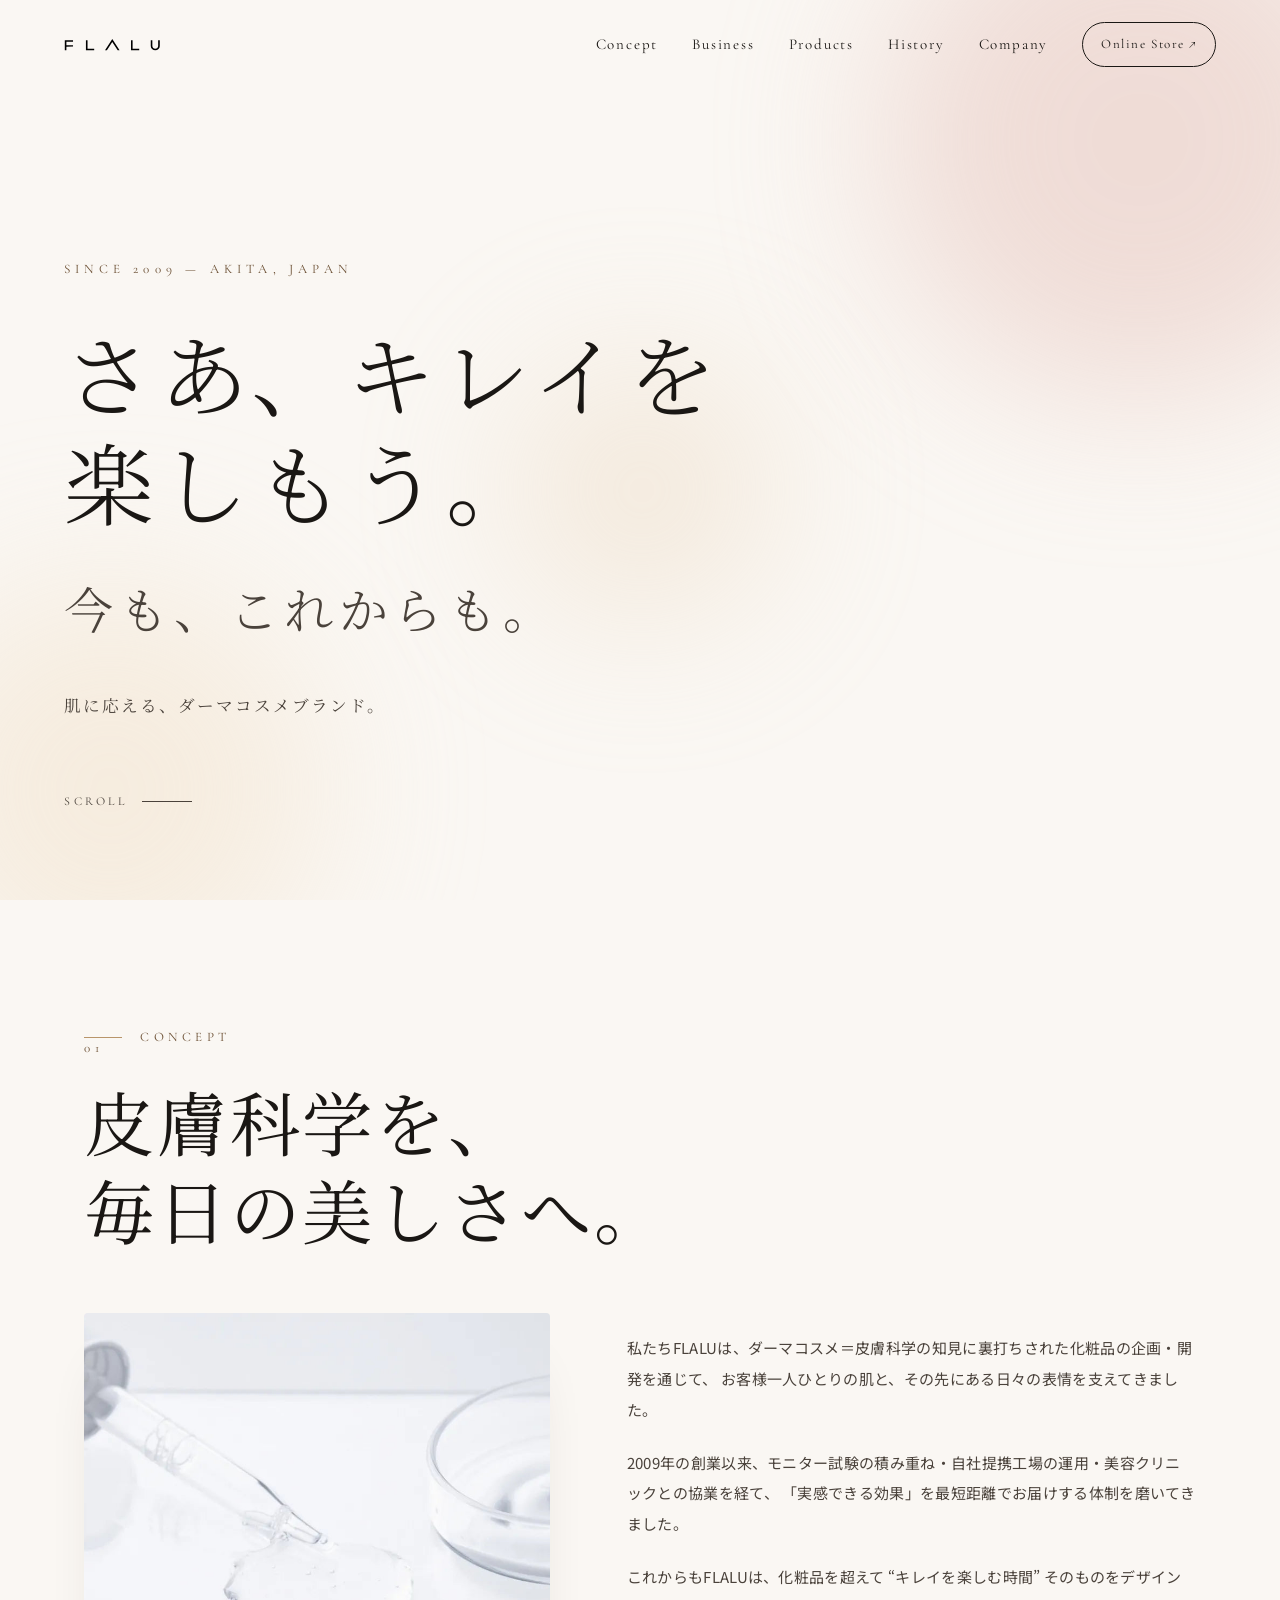
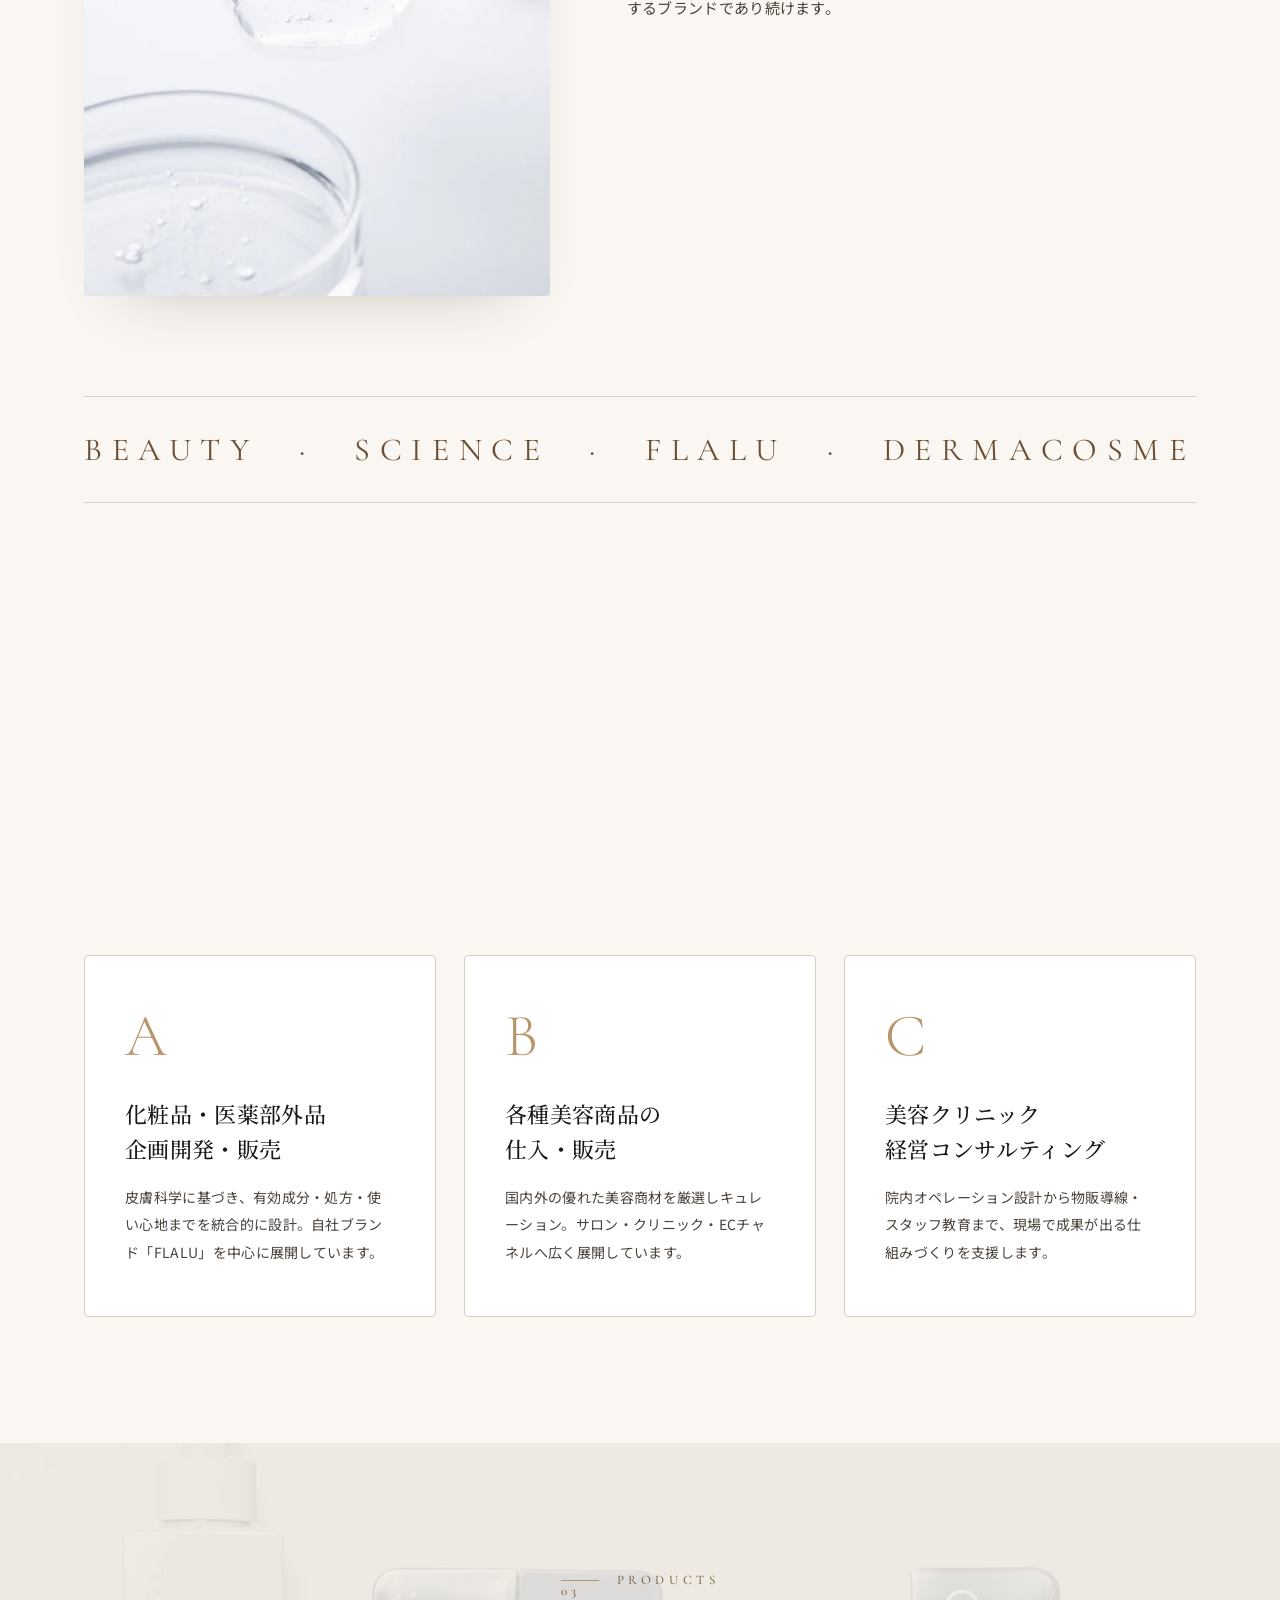
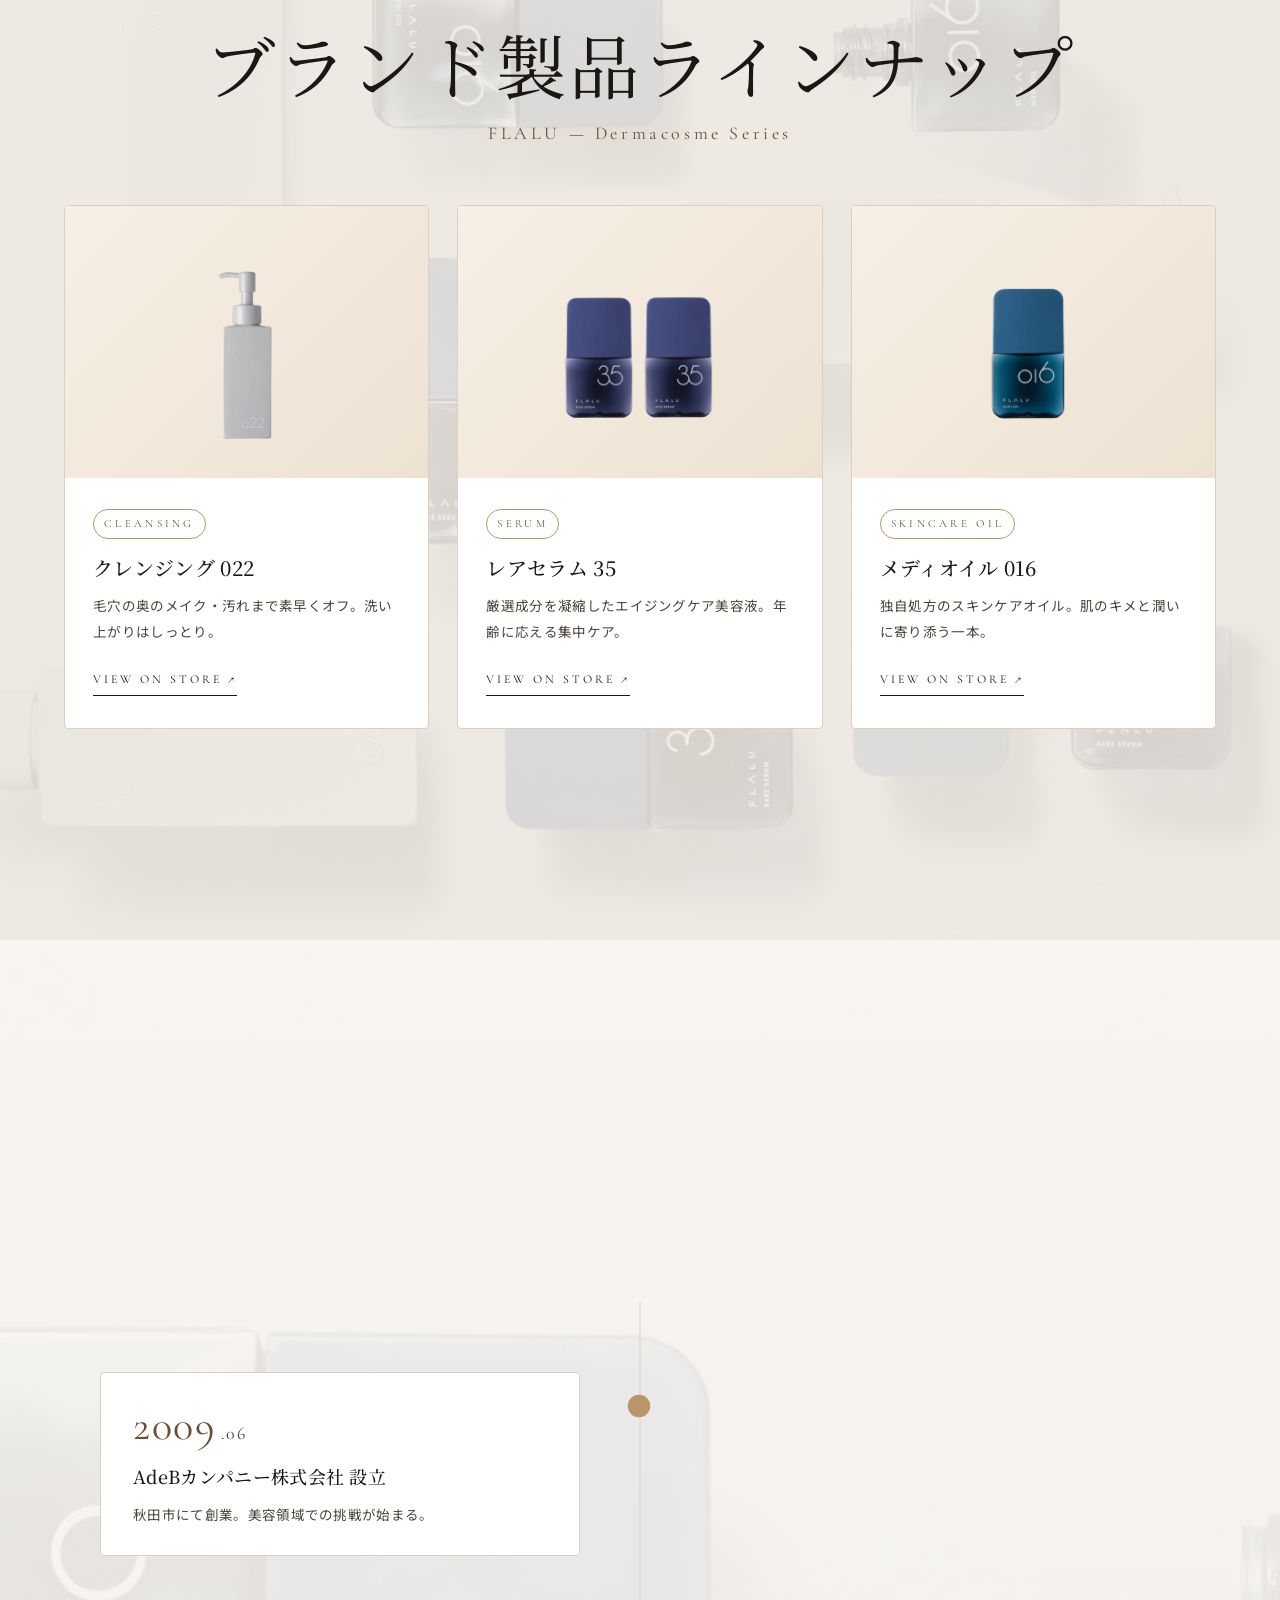
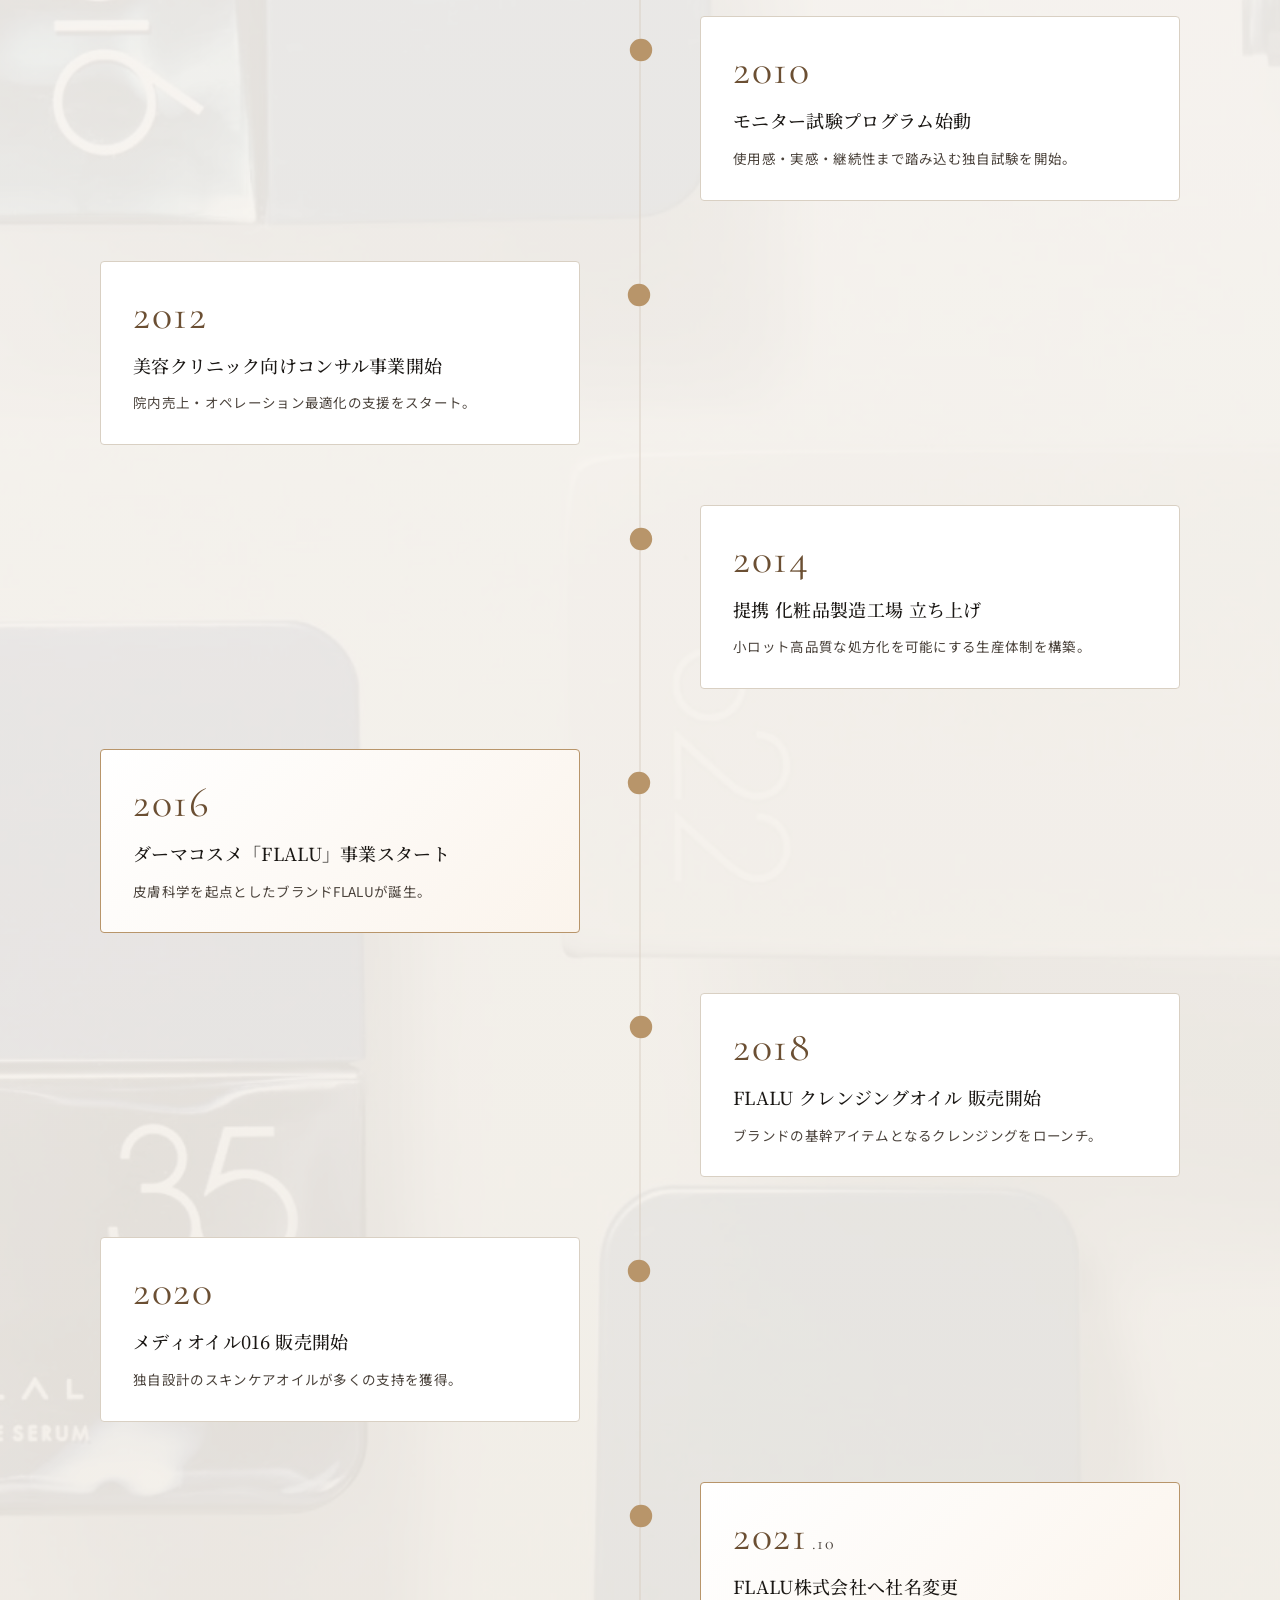
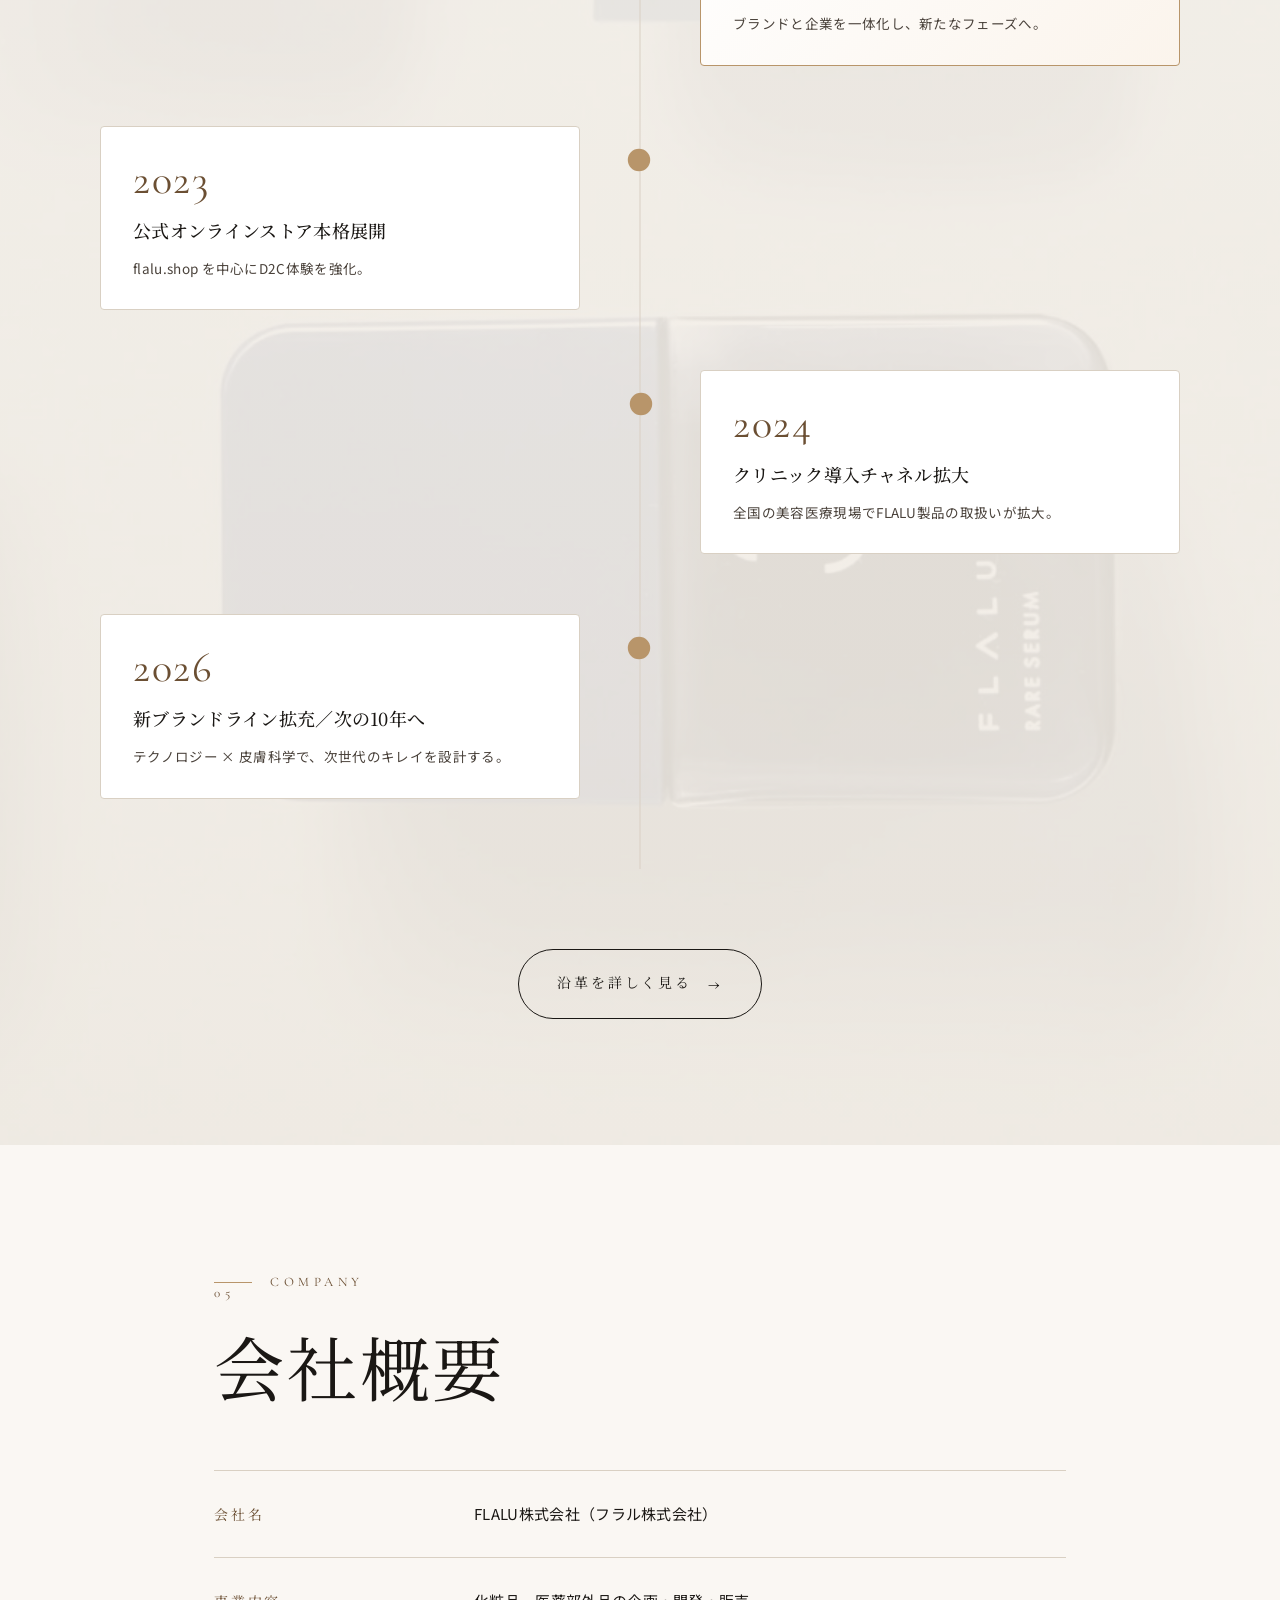
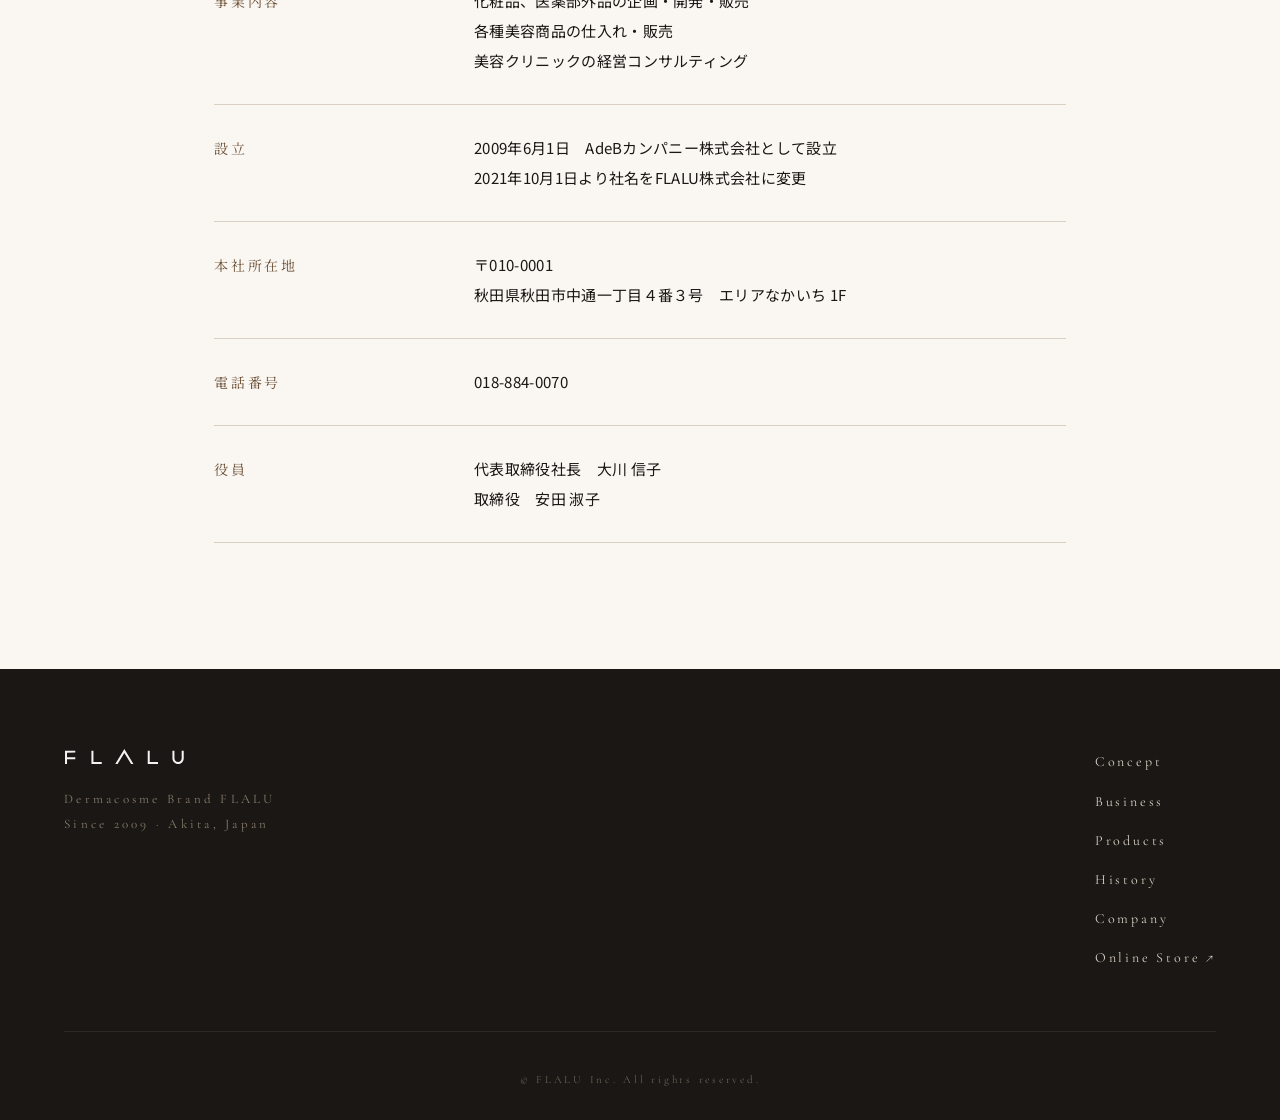
==== index.html @ a98d5e23 "Add dedicated history page with detailed company chronology" ====
<!DOCTYPE html>
<html lang="ja">
<head>
<meta charset="UTF-8" />
<meta name="viewport" content="width=device-width, initial-scale=1.0" />
<title>FLALU株式会社 | ダーマコスメブランド FLALU</title>
<meta name="description" content="ダーマコスメブランド「FLALU」を展開するFLALU株式会社のコーポレートサイト。化粧品・医薬部外品の企画開発、美容クリニック経営コンサルティング。" />
<link rel="icon" type="image/png" href="assets/favicon.png" />
<link rel="preconnect" href="https://fonts.googleapis.com" />
<link rel="preconnect" href="https://fonts.gstatic.com" crossorigin />
<link href="https://fonts.googleapis.com/css2?family=Cormorant+Garamond:wght@300;400;500&family=Noto+Sans+JP:wght@300;400;500;700&family=Noto+Serif+JP:wght@300;400;500;700&display=swap" rel="stylesheet" />
<link rel="stylesheet" href="styles.css" />
</head>
<body>

<!-- ===== Loader ===== -->
<div class="loader" id="loader">
  <div class="loader-inner">
    <img src="assets/flalu_logo.svg" alt="FLALU" />
  </div>
</div>

<!-- ===== Header ===== -->
<header class="site-header" id="siteHeader">
  <a href="#top" class="brand">
    <img src="assets/flalu_logo.svg" alt="FLALU" />
  </a>
  <nav class="nav">
    <a href="#concept">Concept</a>
    <a href="#business">Business</a>
    <a href="#products">Products</a>
    <a href="#history">History</a>
    <a href="#company">Company</a>
    <a href="https://flalu.shop/" target="_blank" rel="noopener" class="nav-cta">Online Store ↗</a>
  </nav>
  <button class="menu-toggle" id="menuToggle" aria-label="menu">
    <span></span><span></span><span></span>
  </button>
</header>

<!-- ===== Hero ===== -->
<section class="hero" id="top">
  <div class="hero-bg">
    <div class="orb orb-1"></div>
    <div class="orb orb-2"></div>
    <div class="orb orb-3"></div>
  </div>
  <div class="hero-content">
    <p class="hero-eyebrow" data-reveal>Since 2009 — Akita, Japan</p>
    <h1 class="hero-title">
      <span data-reveal data-delay="120">さあ、</span><!--
   --><span data-reveal data-delay="240">キレイを</span>
      <br />
      <span data-reveal data-delay="360">楽しもう。</span>
      <br />
      <span data-reveal data-delay="540" class="hero-sub">今も、</span><!--
   --><span data-reveal data-delay="660" class="hero-sub">これからも。</span>
    </h1>
    <p class="hero-lead" data-reveal data-delay="900">
      肌に応える、ダーマコスメブランド。
    </p>
    <div class="hero-scroll" data-reveal data-delay="900">
      <span>Scroll</span>
      <i></i>
    </div>
  </div>
</section>

<!-- ===== Concept ===== -->
<section class="concept" id="concept">
  <div class="section-label" data-reveal>
    <span>01</span>
    <em>Concept</em>
  </div>
  <h2 class="section-heading" data-reveal>
    皮膚科学を、<br />
    毎日の美しさへ。
  </h2>
  <div class="concept-grid">
    <div class="concept-visuals" data-reveal>
      <figure class="cv-wide">
        <img src="assets/images/about_im02.webp" alt="" loading="lazy" />
      </figure>
    </div>
    <div class="concept-body">
      <p data-reveal>
        私たちFLALUは、ダーマコスメ＝皮膚科学の知見に裏打ちされた化粧品の企画・開発を通じて、
        お客様一人ひとりの肌と、その先にある日々の表情を支えてきました。
      </p>
      <p data-reveal data-delay="120">
        2009年の創業以来、モニター試験の積み重ね・自社提携工場の運用・美容クリニックとの協業を経て、
        「実感できる効果」を最短距離でお届けする体制を磨いてきました。
      </p>
      <p data-reveal data-delay="240">
        これからもFLALUは、化粧品を超えて “キレイを楽しむ時間” そのものをデザインするブランドであり続けます。
      </p>
      <blockquote class="concept-quote" data-reveal data-delay="360">
        肌を知り、肌と向き合い、<br />
        肌が応えてくれる手応えを、<br />
        誰もが楽しめる社会へ。
      </blockquote>
    </div>
  </div>
  <div class="concept-marquee" aria-hidden="true">
    <div class="marquee-track">
      <span>BEAUTY</span><span>·</span>
      <span>SCIENCE</span><span>·</span>
      <span>FLALU</span><span>·</span>
      <span>DERMACOSME</span><span>·</span>
      <span>SINCE 2009</span><span>·</span>
      <span>BEAUTY</span><span>·</span>
      <span>SCIENCE</span><span>·</span>
      <span>FLALU</span><span>·</span>
      <span>DERMACOSME</span><span>·</span>
      <span>SINCE 2009</span><span>·</span>
    </div>
  </div>
</section>

<!-- ===== Business ===== -->
<section class="business" id="business">
  <div class="section-label" data-reveal>
    <span>02</span>
    <em>Business</em>
  </div>
  <h2 class="section-heading" data-reveal>
    事業内容
  </h2>
  <div class="business-grid">
    <article class="biz-card" data-reveal>
      <div class="biz-num">A</div>
      <h3>化粧品・医薬部外品<br />企画開発・販売</h3>
      <p>皮膚科学に基づき、有効成分・処方・使い心地までを統合的に設計。自社ブランド「FLALU」を中心に展開しています。</p>
    </article>
    <article class="biz-card" data-reveal data-delay="120">
      <div class="biz-num">B</div>
      <h3>各種美容商品の<br />仕入・販売</h3>
      <p>国内外の優れた美容商材を厳選しキュレーション。サロン・クリニック・ECチャネルへ広く展開しています。</p>
    </article>
    <article class="biz-card" data-reveal data-delay="240">
      <div class="biz-num">C</div>
      <h3>美容クリニック<br />経営コンサルティング</h3>
      <p>院内オペレーション設計から物販導線・スタッフ教育まで、現場で成果が出る仕組みづくりを支援します。</p>
    </article>
  </div>
</section>

<!-- ===== Products ===== -->
<section class="products" id="products">
  <div class="products-bg" aria-hidden="true">
    <img src="assets/images/parallax.webp" alt="" loading="lazy" />
  </div>
  <div class="products-inner">
    <div class="section-label center" data-reveal>
      <span>03</span>
      <em>Products</em>
    </div>
    <h2 class="section-heading center" data-reveal>
      ブランド製品ラインナップ
      <small>FLALU — Dermacosme Series</small>
    </h2>

    <div class="product-grid">
      <article class="product-card" data-reveal>
        <a href="https://flalu.shop/products/cleansing" target="_blank" rel="noopener">
          <div class="product-img">
            <img src="assets/images/product_cleansing.png" alt="クレンジング022" loading="lazy" />
          </div>
          <div class="product-meta">
            <span class="product-tag">Cleansing</span>
            <h3>クレンジング 022</h3>
            <p>毛穴の奥のメイク・汚れまで素早くオフ。洗い上がりはしっとり。</p>
            <span class="product-link">View on Store ↗</span>
          </div>
        </a>
      </article>

      <article class="product-card" data-reveal data-delay="120">
        <a href="https://flalu.shop/products/serum35" target="_blank" rel="noopener">
          <div class="product-img">
            <img src="assets/images/product_rareserum.webp" alt="レアセラム35" loading="lazy" />
          </div>
          <div class="product-meta">
            <span class="product-tag">Serum</span>
            <h3>レアセラム 35</h3>
            <p>厳選成分を凝縮したエイジングケア美容液。年齢に応える集中ケア。</p>
            <span class="product-link">View on Store ↗</span>
          </div>
        </a>
      </article>

      <article class="product-card" data-reveal data-delay="240">
        <a href="https://flalu.shop/products/medi-oil-016" target="_blank" rel="noopener">
          <div class="product-img">
            <img src="assets/images/product_medioil.webp" alt="メディオイル016" loading="lazy" />
          </div>
          <div class="product-meta">
            <span class="product-tag">Skincare Oil</span>
            <h3>メディオイル 016</h3>
            <p>独自処方のスキンケアオイル。肌のキメと潤いに寄り添う一本。</p>
            <span class="product-link">View on Store ↗</span>
          </div>
        </a>
      </article>
    </div>

    <p class="product-note" data-reveal>
      製品の詳細・ご購入は
      <a href="https://flalu.shop/" target="_blank" rel="noopener">公式オンラインストア flalu.shop</a>
      よりご覧いただけます。
    </p>
  </div>
</section>

<!-- ===== History ===== -->
<section class="history" id="history">
  <div class="history-bg" aria-hidden="true">
    <img src="assets/images/parallax.webp" alt="" loading="lazy" />
  </div>
  <div class="section-label center" data-reveal>
    <span>04</span>
    <em>History</em>
  </div>
  <h2 class="section-heading center" data-reveal>
    沿革
    <small>2009 — 2026</small>
  </h2>

  <div class="timeline" id="timeline">
    <div class="timeline-line"><div class="timeline-line-fill" id="timelineFill"></div></div>

    <div class="t-item left">
      <div class="t-card">
        <div class="t-year">2009<small>.06</small></div>
        <h4>AdeBカンパニー株式会社 設立</h4>
        <p>秋田市にて創業。美容領域での挑戦が始まる。</p>
      </div>
    </div>
    <div class="t-item right">
      <div class="t-card">
        <div class="t-year">2010</div>
        <h4>モニター試験プログラム始動</h4>
        <p>使用感・実感・継続性まで踏み込む独自試験を開始。</p>
      </div>
    </div>
    <div class="t-item left">
      <div class="t-card">
        <div class="t-year">2012</div>
        <h4>美容クリニック向けコンサル事業開始</h4>
        <p>院内売上・オペレーション最適化の支援をスタート。</p>
      </div>
    </div>
    <div class="t-item right">
      <div class="t-card">
        <div class="t-year">2014</div>
        <h4>提携 化粧品製造工場 立ち上げ</h4>
        <p>小ロット高品質な処方化を可能にする生産体制を構築。</p>
      </div>
    </div>
    <div class="t-item left">
      <div class="t-card highlight">
        <div class="t-year">2016</div>
        <h4>ダーマコスメ「FLALU」事業スタート</h4>
        <p>皮膚科学を起点としたブランドFLALUが誕生。</p>
      </div>
    </div>
    <div class="t-item right">
      <div class="t-card">
        <div class="t-year">2018</div>
        <h4>FLALU クレンジングオイル 販売開始</h4>
        <p>ブランドの基幹アイテムとなるクレンジングをローンチ。</p>
      </div>
    </div>
    <div class="t-item left">
      <div class="t-card">
        <div class="t-year">2020</div>
        <h4>メディオイル016 販売開始</h4>
        <p>独自設計のスキンケアオイルが多くの支持を獲得。</p>
      </div>
    </div>
    <div class="t-item right">
      <div class="t-card highlight">
        <div class="t-year">2021<small>.10</small></div>
        <h4>FLALU株式会社へ社名変更</h4>
        <p>ブランドと企業を一体化し、新たなフェーズへ。</p>
      </div>
    </div>
    <div class="t-item left">
      <div class="t-card">
        <div class="t-year">2023</div>
        <h4>公式オンラインストア本格展開</h4>
        <p>flalu.shop を中心にD2C体験を強化。</p>
      </div>
    </div>
    <div class="t-item right">
      <div class="t-card">
        <div class="t-year">2024</div>
        <h4>クリニック導入チャネル拡大</h4>
        <p>全国の美容医療現場でFLALU製品の取扱いが拡大。</p>
      </div>
    </div>
    <div class="t-item left">
      <div class="t-card">
        <div class="t-year">2026</div>
        <h4>新ブランドライン拡充／次の10年へ</h4>
        <p>テクノロジー × 皮膚科学で、次世代のキレイを設計する。</p>
      </div>
    </div>
  </div>

  <div class="history-more" data-reveal>
    <a href="history.html" class="history-more-link">
      <span>沿革を詳しく見る</span>
      <i>→</i>
    </a>
  </div>
</section>

<!-- ===== Company ===== -->
<section class="company" id="company">
  <div class="section-label" data-reveal>
    <span>05</span>
    <em>Company</em>
  </div>
  <h2 class="section-heading" data-reveal>
    会社概要
  </h2>
  <dl class="company-table">
    <div data-reveal><dt>会社名</dt><dd>FLALU株式会社（フラル株式会社）</dd></div>
    <div data-reveal><dt>事業内容</dt><dd>
      化粧品、医薬部外品の企画・開発・販売<br />
      各種美容商品の仕入れ・販売<br />
      美容クリニックの経営コンサルティング
    </dd></div>
    <div data-reveal><dt>設立</dt><dd>
      2009年6月1日　AdeBカンパニー株式会社として設立<br />
      2021年10月1日より社名をFLALU株式会社に変更
    </dd></div>
    <div data-reveal><dt>本社所在地</dt><dd>
      〒010-0001<br />
      秋田県秋田市中通一丁目４番３号　エリアなかいち 1F
    </dd></div>
    <div data-reveal><dt>電話番号</dt><dd>018-884-0070</dd></div>
    <div data-reveal><dt>役員</dt><dd>
      代表取締役社長　大川 信子<br />
      取締役　安田 淑子
    </dd></div>
  </dl>
</section>

<!-- ===== Footer ===== -->
<footer class="site-footer">
  <div class="footer-inner">
    <div class="footer-brand">
      <img src="assets/flalu_logo.svg" alt="FLALU" />
      <p>Dermacosme Brand FLALU<br />Since 2009 · Akita, Japan</p>
    </div>
    <div class="footer-links">
      <a href="#concept">Concept</a>
      <a href="#business">Business</a>
      <a href="#products">Products</a>
      <a href="#history">History</a>
      <a href="#company">Company</a>
      <a href="https://flalu.shop/" target="_blank" rel="noopener">Online Store ↗</a>
    </div>
  </div>
  <div class="footer-bottom">
    <small>© FLALU Inc. All rights reserved.</small>
  </div>
</footer>

<script src="main.js"></script>
</body>
</html>
---- styles.css ----
/* =========================================================
   FLALU Inc. — Corporate Site
   ========================================================= */

:root{
  --bg:        #faf7f3;
  --bg-2:      #f1ece4;
  --ink:       #1a1714;
  --ink-2:     #4a423b;
  --line:      #d9d0c3;
  --accent:    #b8956a;   /* champagne gold */
  --accent-2:  #e7c7c0;   /* dusty rose */
  --accent-dk: #6b4f33;
  --white:     #ffffff;

  --serif:  "Noto Serif JP", "Cormorant Garamond", "Times New Roman", serif;
  --sans:   "Noto Sans JP", -apple-system, BlinkMacSystemFont, "Helvetica Neue", sans-serif;
  --display: "Cormorant Garamond", "Noto Serif JP", serif;

  --max:    1240px;
  --gutter: clamp(20px, 5vw, 80px);

  --ease:   cubic-bezier(.22,.61,.36,1);
  --ease-out: cubic-bezier(.16,1,.3,1);
}

*{ box-sizing:border-box; margin:0; padding:0; }
html{ scroll-behavior:smooth; -webkit-text-size-adjust:100%; }
body{
  font-family: var(--sans);
  color: var(--ink);
  background: var(--bg);
  line-height: 1.8;
  font-weight: 400;
  letter-spacing: .02em;
  overflow-x: hidden;
}
img{ max-width:100%; display:block; }
a{ color:inherit; text-decoration:none; }

/* ===== Loader ===== */
.loader{
  position: fixed; inset:0; z-index:9999;
  background: var(--bg);
  display: grid; place-items: center;
  transition: opacity .8s var(--ease), visibility .8s var(--ease);
}
.loader.is-done{ opacity:0; visibility:hidden; }
.loader-inner img{
  width: 140px;
  opacity: 0;
  animation: logoIn 1.2s var(--ease-out) forwards;
}
@keyframes logoIn{
  0%   { opacity:0; transform: translateY(8px); letter-spacing: 0; }
  100% { opacity:1; transform: translateY(0); }
}

/* ===== Header ===== */
.site-header{
  position: fixed; top:0; left:0; right:0; z-index:100;
  display:flex; align-items:center; justify-content:space-between;
  padding: 22px var(--gutter);
  transition: background .4s var(--ease), padding .4s var(--ease), box-shadow .4s var(--ease);
}
.site-header.is-scrolled{
  background: rgba(250,247,243,.86);
  backdrop-filter: blur(14px);
  -webkit-backdrop-filter: blur(14px);
  padding: 14px var(--gutter);
  box-shadow: 0 1px 0 rgba(0,0,0,.04);
}
.brand img{ width: 96px; }
.nav{ display:flex; gap: 34px; align-items:center; }
.nav a{
  font-family: var(--display);
  font-size: 15px;
  letter-spacing: .12em;
  color: var(--ink);
  position: relative;
  transition: color .3s var(--ease);
}
.nav a::after{
  content:""; position:absolute; left:0; right:0; bottom:-6px;
  height:1px; background: var(--accent);
  transform: scaleX(0); transform-origin: right;
  transition: transform .4s var(--ease-out);
}
.nav a:hover::after{ transform: scaleX(1); transform-origin: left; }
.nav-cta{
  padding: 10px 18px;
  border: 1px solid var(--ink);
  border-radius: 999px;
  font-size: 13px !important;
  transition: background .3s var(--ease), color .3s var(--ease) !important;
}
.nav-cta::after{ display:none; }
.nav-cta:hover{ background: var(--ink); color: var(--bg); }

.menu-toggle{ display:none; }

/* ===== Hero ===== */
.hero{
  position: relative;
  min-height: 100vh;
  display: flex; align-items: center;
  padding: 0 var(--gutter);
  overflow: hidden;
}
.hero-bg{ position:absolute; inset:0; z-index:0; }
.orb{
  position:absolute;
  border-radius: 50%;
  filter: blur(80px);
  opacity:.55;
  animation: float 14s ease-in-out infinite;
}
.orb-1{ width: 520px; height:520px; background: var(--accent-2); top:-120px; right:-120px; }
.orb-2{ width: 420px; height:420px; background: #f3e4cf; bottom:-100px; left:-100px; animation-delay:-4s; }
.orb-3{ width: 260px; height:260px; background: #e9d4b9; top:40%; left:40%; animation-delay:-8s; opacity:.4; }
@keyframes float{
  0%,100%{ transform: translate(0,0) scale(1); }
  50%   { transform: translate(30px,-20px) scale(1.05); }
}
.hero-content{
  position: relative; z-index:1;
  max-width: var(--max);
  margin: 0 auto;
  width: 100%;
  padding-top: 80px;
}
.hero-eyebrow{
  font-family: var(--display);
  font-size: 13px;
  letter-spacing: .4em;
  color: var(--accent-dk);
  text-transform: uppercase;
  margin-bottom: 36px;
}
.hero-title{
  font-family: var(--serif);
  font-weight: 300;
  font-size: clamp(40px, 7vw, 96px);
  line-height: 1.22;
  letter-spacing: .06em;
  color: var(--ink);
}
.hero-title span{
  display: inline-block;
}
.hero-title br + .hero-sub{ margin-top: 10px; }
.hero-title .hero-sub{
  font-size: .55em;
  font-weight: 300;
  color: var(--ink-2);
  letter-spacing: .12em;
}
.hero-lead{
  margin-top: 44px;
  font-family: var(--serif);
  font-size: clamp(15px, 1.3vw, 18px);
  font-weight: 400;
  line-height: 2;
  color: var(--ink-2);
  letter-spacing: .12em;
  max-width: 640px;
}
.hero-scroll{
  position: absolute;
  bottom: -10vh;
  left: 0;
  display: flex; align-items: center; gap: 14px;
  font-family: var(--display);
  font-size: 12px;
  letter-spacing: .3em;
  text-transform: uppercase;
  color: var(--ink-2);
}
.hero-scroll i{
  display:block; width: 50px; height:1px; background: var(--ink-2);
  position: relative; overflow: hidden;
}
.hero-scroll i::after{
  content:""; position:absolute; inset:0;
  background: var(--ink);
  transform: translateX(-100%);
  animation: scrollLine 2.4s var(--ease) infinite;
}
@keyframes scrollLine{
  0%   { transform: translateX(-100%); }
  60%  { transform: translateX(100%); }
  100% { transform: translateX(100%); }
}

/* ===== Reveal animation utility ===== */
[data-reveal]{
  opacity: 0;
  transform: translateY(28px);
  transition: opacity 1s var(--ease-out), transform 1s var(--ease-out);
  transition-delay: var(--reveal-delay, 0ms);
}
[data-reveal].is-in{
  opacity: 1;
  transform: translateY(0);
}

/* ===== Section common ===== */
section{
  padding: clamp(80px, 14vh, 180px) var(--gutter);
  position: relative;
}
.section-label{
  display:flex; align-items:center; gap:18px;
  font-family: var(--display);
  font-size: 13px;
  letter-spacing: .35em;
  text-transform: uppercase;
  color: var(--accent-dk);
  margin-bottom: 28px;
}
.section-label.center{ justify-content:center; }
.section-label span{
  display:inline-block;
  width: 38px; height:1px; background: var(--accent);
}
.section-label em{ font-style: normal; }
.section-heading{
  font-family: var(--serif);
  font-weight: 400;
  font-size: clamp(34px, 5.5vw, 72px);
  line-height: 1.25;
  letter-spacing: .04em;
  color: var(--ink);
  margin-bottom: 60px;
}
.section-heading.center{ text-align:center; }
.section-heading small{
  display:block;
  font-family: var(--display);
  font-size: 18px;
  letter-spacing: .2em;
  color: var(--accent-dk);
  margin-top: 14px;
}

/* ===== Concept ===== */
.concept{
  max-width: var(--max);
  margin: 0 auto;
}
.concept-grid{
  display: grid;
  grid-template-columns: .9fr 1.1fr;
  gap: clamp(40px, 6vw, 90px);
  align-items: start;
  margin-top: 20px;
}
.concept-visuals figure{
  overflow: hidden;
  border-radius: 4px;
  box-shadow: 0 30px 60px -40px rgba(60,40,20,.3);
}
.concept-visuals figure img{
  width: 100%; height: 100%;
  object-fit: cover;
  transition: transform 1.6s var(--ease-out);
}
.concept-visuals figure:hover img{ transform: scale(1.06); }
.cv-wide{
  aspect-ratio: 4 / 5;
}
.concept-body{
  display: flex;
  flex-direction: column;
  gap: 22px;
  padding-top: 20px;
}
.concept-body p{
  font-size: 15px;
  line-height: 2.05;
  color: var(--ink-2);
}
.concept-quote{
  margin-top: 36px;
  padding: 28px 0 4px 28px;
  border-left: 1px solid var(--accent);
  font-family: var(--serif);
  font-size: clamp(17px, 1.6vw, 20px);
  font-weight: 400;
  line-height: 2.1;
  letter-spacing: .06em;
  color: var(--ink);
}
.concept-marquee{
  margin-top: 100px;
  overflow: hidden;
  border-top: 1px solid var(--line);
  border-bottom: 1px solid var(--line);
  padding: 24px 0;
}
.marquee-track{
  display: flex; gap: 40px;
  font-family: var(--display);
  font-size: 32px;
  letter-spacing: .3em;
  color: var(--accent-dk);
  white-space: nowrap;
  animation: marquee 30s linear infinite;
}
.marquee-track span{ flex-shrink:0; }
@keyframes marquee{
  from{ transform: translateX(0); }
  to  { transform: translateX(-50%); }
}

/* ===== Business ===== */
.business{
  max-width: var(--max);
  margin: 0 auto;
}
.business-grid{
  display: grid;
  grid-template-columns: repeat(3, 1fr);
  gap: 28px;
}
.biz-card{
  background: var(--white);
  padding: 50px 40px;
  border-radius: 4px;
  border: 1px solid var(--line);
  transition: transform .5s var(--ease-out), box-shadow .5s var(--ease-out), border-color .5s var(--ease-out);
  position: relative;
  overflow: hidden;
}
.biz-card::before{
  content:""; position:absolute; top:0; left:0; right:0; height:2px;
  background: linear-gradient(90deg, var(--accent), var(--accent-2));
  transform: scaleX(0); transform-origin: left;
  transition: transform .6s var(--ease-out);
}
.biz-card:hover{
  transform: translateY(-6px);
  box-shadow: 0 30px 60px -30px rgba(60,40,20,.18);
  border-color: transparent;
}
.biz-card:hover::before{ transform: scaleX(1); }
.biz-num{
  font-family: var(--display);
  font-size: 60px;
  font-weight: 300;
  color: var(--accent);
  line-height:1;
  margin-bottom: 30px;
}
.biz-card h3{
  font-family: var(--serif);
  font-weight: 500;
  font-size: 22px;
  line-height: 1.6;
  margin-bottom: 18px;
}
.biz-card p{
  font-size: 14px;
  line-height: 1.95;
  color: var(--ink-2);
}

/* ===== Products ===== */
.products{
  position: relative;
  background: var(--bg-2);
  overflow: hidden;
}
.products-bg{
  position: absolute; inset: 0; z-index: 0;
  pointer-events: none;
}
.products-bg img{
  width: 100%; height: 100%;
  object-fit: cover;
  opacity: .12;
  filter: saturate(.8);
}
.products-inner{
  position: relative; z-index: 1;
  max-width: var(--max);
  margin: 0 auto;
}
.product-grid{
  display: grid;
  grid-template-columns: repeat(3, 1fr);
  gap: 28px;
  margin-bottom: 60px;
}
.product-card{
  background: var(--white);
  border-radius: 4px;
  overflow: hidden;
  border: 1px solid var(--line);
  transition: transform .6s var(--ease-out), box-shadow .6s var(--ease-out);
}
.product-card:hover{
  transform: translateY(-8px);
  box-shadow: 0 40px 80px -40px rgba(60,40,20,.3);
}
.product-card a{ display: block; }
.product-img{
  aspect-ratio: 4 / 3;
  overflow: hidden;
  background: linear-gradient(135deg, #f7efe5 0%, #ede2d2 100%);
  display: grid; place-items: center;
}
.product-img img{
  width: 80%; height: 80%;
  object-fit: contain;
  transition: transform 1.2s var(--ease-out);
}
.product-card:hover .product-img img{ transform: scale(1.06); }
.product-meta{ padding: 28px 28px 32px; }
.product-tag{
  display: inline-block;
  font-family: var(--display);
  font-size: 11px;
  letter-spacing: .3em;
  text-transform: uppercase;
  color: var(--accent-dk);
  padding: 4px 10px;
  border: 1px solid var(--accent);
  border-radius: 999px;
  margin-bottom: 14px;
}
.product-meta h3{
  font-family: var(--serif);
  font-weight: 500;
  font-size: 20px;
  line-height: 1.5;
  margin-bottom: 10px;
}
.product-meta p{
  font-size: 13.5px;
  line-height: 1.9;
  color: var(--ink-2);
  margin-bottom: 18px;
}
.product-link{
  display: inline-block;
  font-family: var(--display);
  font-size: 12px;
  letter-spacing: .25em;
  text-transform: uppercase;
  color: var(--ink);
  border-bottom: 1px solid var(--ink);
  padding-bottom: 4px;
  transition: color .3s var(--ease), border-color .3s var(--ease);
}
.product-card:hover .product-link{
  color: var(--accent-dk);
  border-color: var(--accent);
}
.product-note{
  text-align: center;
  font-size: 14px;
  color: var(--ink-2);
}
.product-note a{
  color: var(--accent-dk);
  border-bottom: 1px solid var(--accent);
  padding-bottom: 2px;
  transition: color .3s var(--ease);
}
.product-note a:hover{ color: var(--ink); }

/* ===== History / Timeline ===== */
.history{
  position: relative;
  overflow: hidden;
  background: linear-gradient(180deg, var(--bg) 0%, var(--bg-2) 100%);
}
.history-bg{
  position: absolute; inset: 0; z-index: 0;
  pointer-events: none;
}
.history-bg img{
  width: 100%; height: 100%;
  object-fit: cover;
  opacity: .08;
  filter: saturate(.6);
}
.history > *:not(.history-bg){ position: relative; z-index: 1; }
.timeline{
  position: relative;
  max-width: 1080px;
  margin: 60px auto 0;
  padding: 40px 0;
}
.timeline-line{
  position: absolute;
  left: 50%; top: 0; bottom: 0;
  width: 1px;
  background: var(--line);
  transform: translateX(-50%);
}
.timeline-line-fill{
  position: absolute; left:0; top:0; width:100%;
  background: linear-gradient(180deg, var(--accent) 0%, var(--accent-dk) 100%);
  height: 0;
  transition: height .15s linear;
}
.t-item{
  position: relative;
  width: 50%;
  padding: 30px 0;
}
.t-item.left{ padding-right: 60px; }
.t-item.right{ margin-left: 50%; padding-left: 60px; }

.t-item::before{
  content:"";
  position: absolute;
  top: 56px;
  width: 14px; height: 14px;
  border-radius: 50%;
  background: var(--bg);
  border: 1px solid var(--line);
  transition: background .5s var(--ease), border-color .5s var(--ease), transform .5s var(--ease);
}
.t-item.left::before { right: -7px; }
.t-item.right::before{ left: -7px; }
.t-item.is-in::before{
  background: var(--accent);
  border-color: var(--accent);
  transform: scale(1.4);
}

.t-card{
  background: var(--white);
  border: 1px solid var(--line);
  padding: 32px 32px 28px;
  border-radius: 4px;
  opacity: 0;
  transform: translateX(-30px);
  transition: opacity .9s var(--ease-out), transform .9s var(--ease-out), box-shadow .5s var(--ease);
}
.t-item.right .t-card{ transform: translateX(30px); }
.t-item.is-in .t-card{ opacity: 1; transform: translateX(0); }
.t-card:hover{
  box-shadow: 0 20px 40px -20px rgba(60,40,20,.18);
}
.t-card.highlight{
  background: linear-gradient(135deg, #fff 0%, #fbf4ec 100%);
  border-color: var(--accent);
}
.t-year{
  font-family: var(--display);
  font-size: 42px;
  font-weight: 400;
  color: var(--accent-dk);
  line-height: 1;
  margin-bottom: 14px;
  letter-spacing: .04em;
}
.t-year small{
  font-size: 18px;
  color: var(--ink-2);
  margin-left: 4px;
}
.t-card h4{
  font-family: var(--serif);
  font-weight: 500;
  font-size: 18px;
  line-height: 1.7;
  margin-bottom: 10px;
  color: var(--ink);
}
.t-card p{
  font-size: 13.5px;
  line-height: 1.9;
  color: var(--ink-2);
}

/* ===== History "more" link ===== */
.history-more{
  position: relative;
  z-index: 1;
  text-align: center;
  margin-top: 80px;
}
.history-more-link{
  display: inline-flex;
  align-items: center;
  gap: 16px;
  padding: 18px 38px;
  border: 1px solid var(--ink);
  border-radius: 999px;
  font-family: var(--display);
  font-size: 14px;
  letter-spacing: .2em;
  color: var(--ink);
  background: transparent;
  transition: background .4s var(--ease), color .4s var(--ease), letter-spacing .4s var(--ease);
}
.history-more-link i{
  font-style: normal;
  font-size: 18px;
  transition: transform .4s var(--ease-out);
}
.history-more-link:hover{
  background: var(--ink);
  color: var(--bg);
  letter-spacing: .25em;
}
.history-more-link:hover i{ transform: translateX(6px); }

/* ===== Sub-page (history.html) ===== */
.page-sub{ background: var(--bg); }
.page-sub .site-header{
  background: rgba(250,247,243,.86);
  backdrop-filter: blur(14px);
  -webkit-backdrop-filter: blur(14px);
  padding: 14px var(--gutter);
  box-shadow: 0 1px 0 rgba(0,0,0,.04);
}
.page-hero{
  padding: clamp(140px, 22vh, 220px) var(--gutter) clamp(60px, 10vh, 110px);
  text-align: center;
  background:
    radial-gradient(circle at 70% 30%, rgba(231,199,192,.35), transparent 55%),
    radial-gradient(circle at 20% 70%, rgba(243,228,207,.5), transparent 60%),
    var(--bg);
}
.page-hero-inner{ max-width: 880px; margin: 0 auto; }
.page-eyebrow{
  font-family: var(--display);
  font-size: 13px;
  letter-spacing: .4em;
  color: var(--accent-dk);
  text-transform: uppercase;
  margin-bottom: 28px;
}
.page-title{
  font-family: var(--serif);
  font-weight: 300;
  font-size: clamp(44px, 7vw, 92px);
  line-height: 1.3;
  letter-spacing: .08em;
  color: var(--ink);
  margin-bottom: 30px;
}
.page-subtitle{
  font-family: var(--serif);
  font-size: clamp(15px, 1.4vw, 18px);
  line-height: 2;
  letter-spacing: .1em;
  color: var(--ink-2);
}

.chapters{
  padding: clamp(40px, 8vh, 100px) var(--gutter) clamp(80px, 14vh, 180px);
  background: linear-gradient(180deg, var(--bg) 0%, var(--bg-2) 100%);
}
.chapters-inner{
  max-width: 1100px;
  margin: 0 auto;
}
.chapter{
  display: grid;
  grid-template-columns: 220px 1fr;
  gap: clamp(30px, 5vw, 80px);
  padding: clamp(50px, 7vh, 90px) 0;
  border-top: 1px solid var(--line);
  align-items: start;
}
.chapter:first-child{ border-top: none; padding-top: clamp(20px, 4vh, 50px); }
.chapter-year{
  position: sticky;
  top: 120px;
  font-family: var(--display);
  color: var(--accent-dk);
  line-height: 1;
}
.chapter-year .year-num{
  display: block;
  font-size: clamp(48px, 6vw, 84px);
  font-weight: 400;
  letter-spacing: .04em;
}
.chapter-year .year-sub{
  display: block;
  margin-top: 6px;
  font-size: clamp(16px, 1.4vw, 20px);
  color: var(--ink-2);
  letter-spacing: .15em;
}
.chapter.is-highlight .chapter-year{ color: var(--accent); }
.chapter.is-highlight .chapter-year::before{
  content:"";
  display: block;
  width: 32px; height: 1px;
  background: var(--accent);
  margin-bottom: 18px;
}
.chapter-body h2{
  font-family: var(--serif);
  font-weight: 500;
  font-size: clamp(20px, 2.2vw, 26px);
  line-height: 1.7;
  letter-spacing: .04em;
  color: var(--ink);
  margin-bottom: 26px;
}
.chapter-body p{
  font-size: 15px;
  line-height: 2.1;
  color: var(--ink-2);
  margin-bottom: 18px;
}
.chapter-body p:last-child{ margin-bottom: 0; }
.chapter-list{
  list-style: none;
  margin: 0 0 22px;
  padding: 18px 24px;
  background: rgba(255,255,255,.6);
  border-left: 2px solid var(--accent);
  border-radius: 2px;
}
.chapter-list li{
  font-size: 14.5px;
  line-height: 2;
  color: var(--ink);
}
.chapter-list li::before{
  content: "・";
  color: var(--accent-dk);
  margin-right: 4px;
}

.back-to-top{
  max-width: 1100px;
  margin: 0 auto;
  padding-top: 80px;
  text-align: center;
}
.back-link{
  display: inline-flex;
  align-items: center;
  gap: 14px;
  font-family: var(--display);
  font-size: 13px;
  letter-spacing: .25em;
  color: var(--ink);
  padding-bottom: 4px;
  border-bottom: 1px solid var(--line);
  transition: border-color .3s var(--ease), gap .3s var(--ease);
}
.back-link i{
  font-style: normal;
  font-size: 16px;
  transition: transform .3s var(--ease-out);
}
.back-link:hover{ border-color: var(--ink); gap: 18px; }
.back-link:hover i{ transform: translateX(-4px); }

/* ===== Company ===== */
.company{
  max-width: 980px;
  margin: 0 auto;
}
.company-table{
  border-top: 1px solid var(--line);
}
.company-table > div{
  display: grid;
  grid-template-columns: 220px 1fr;
  padding: 28px 0;
  border-bottom: 1px solid var(--line);
  gap: 40px;
}
.company-table dt{
  font-family: var(--display);
  font-size: 14px;
  letter-spacing: .2em;
  text-transform: uppercase;
  color: var(--accent-dk);
  padding-top: 4px;
}
.company-table dd{
  font-size: 15px;
  line-height: 2;
  color: var(--ink);
}

/* ===== Footer ===== */
.site-footer{
  background: var(--ink);
  color: #d9d0c3;
  padding: 80px var(--gutter) 30px;
}
.footer-inner{
  max-width: var(--max);
  margin: 0 auto;
  display: flex;
  justify-content: space-between;
  align-items: flex-start;
  gap: 60px;
  flex-wrap: wrap;
  padding-bottom: 60px;
  border-bottom: 1px solid rgba(255,255,255,.08);
}
.footer-brand img{
  width: 120px;
  filter: invert(1) brightness(2);
  opacity:.95;
  margin-bottom: 22px;
}
.footer-brand p{
  font-family: var(--display);
  font-size: 13px;
  letter-spacing: .25em;
  line-height: 1.9;
  color: #8a7e6e;
}
.footer-links{
  display: flex;
  flex-direction: column;
  gap: 14px;
}
.footer-links a{
  font-family: var(--display);
  font-size: 14px;
  letter-spacing: .2em;
  color: #d9d0c3;
  transition: color .3s var(--ease);
}
.footer-links a:hover{ color: var(--accent-2); }
.footer-bottom{
  max-width: var(--max);
  margin: 30px auto 0;
  text-align: center;
}
.footer-bottom small{
  font-family: var(--display);
  font-size: 11px;
  letter-spacing: .25em;
  color: #6b6256;
}

/* =========================================================
   Responsive
   ========================================================= */
@media (max-width: 860px){
  .nav{
    position: fixed; top:0; right:0;
    height: 100vh; width: 78%;
    background: var(--bg);
    flex-direction: column;
    align-items: flex-start;
    justify-content: center;
    gap: 30px;
    padding: 0 var(--gutter);
    transform: translateX(100%);
    transition: transform .5s var(--ease-out);
    box-shadow: -30px 0 60px -30px rgba(0,0,0,.2);
  }
  .nav.is-open{ transform: translateX(0); }
  .nav a{ font-size: 18px; }
  .menu-toggle{
    display: flex; flex-direction: column; justify-content: center; gap: 6px;
    width: 36px; height: 36px;
    background: none; border: none; cursor: pointer;
    z-index: 110;
  }
  .menu-toggle span{
    display:block; height:1px; width:24px; background: var(--ink);
    transition: transform .4s var(--ease), opacity .3s var(--ease);
  }
  .menu-toggle.is-open span:nth-child(1){ transform: translateY(7px) rotate(45deg); }
  .menu-toggle.is-open span:nth-child(2){ opacity:0; }
  .menu-toggle.is-open span:nth-child(3){ transform: translateY(-7px) rotate(-45deg); }

  .hero-scroll{ display:none; }

  .concept-grid{ grid-template-columns: 1fr; gap: 40px; }
  .cv-wide{ aspect-ratio: 4 / 3; }
  .business-grid{ grid-template-columns: 1fr; }
  .product-grid{ grid-template-columns: 1fr; }

  /* Timeline mobile: all left-aligned */
  .timeline-line{ left: 20px; transform: none; }
  .t-item, .t-item.left, .t-item.right{
    width: 100%; margin-left: 0;
    padding: 20px 0 20px 50px;
  }
  .t-item::before, .t-item.left::before, .t-item.right::before{
    left: 13px; right: auto;
  }
  .t-item.right .t-card{ transform: translateX(-30px); }
  .t-item.is-in .t-card{ transform: translateX(0); }

  .company-table > div{
    grid-template-columns: 1fr;
    gap: 8px;
    padding: 22px 0;
  }

  .footer-inner{ flex-direction: column; gap: 40px; }

  /* History sub-page */
  .chapter{
    grid-template-columns: 1fr;
    gap: 24px;
    padding: 50px 0;
  }
  .chapter-year{
    position: static;
    top: auto;
  }
  .chapter.is-highlight .chapter-year::before{ display: none; }
}

@media (max-width: 480px){
  .marquee-track{ font-size: 22px; }
  .biz-card{ padding: 36px 28px; }
  .t-card{ padding: 24px 22px; }
  .t-year{ font-size: 34px; }
}

@media (prefers-reduced-motion: reduce){
  *, *::before, *::after{
    animation-duration: .01ms !important;
    transition-duration: .01ms !important;
  }
  [data-reveal]{ opacity:1; transform:none; }
}
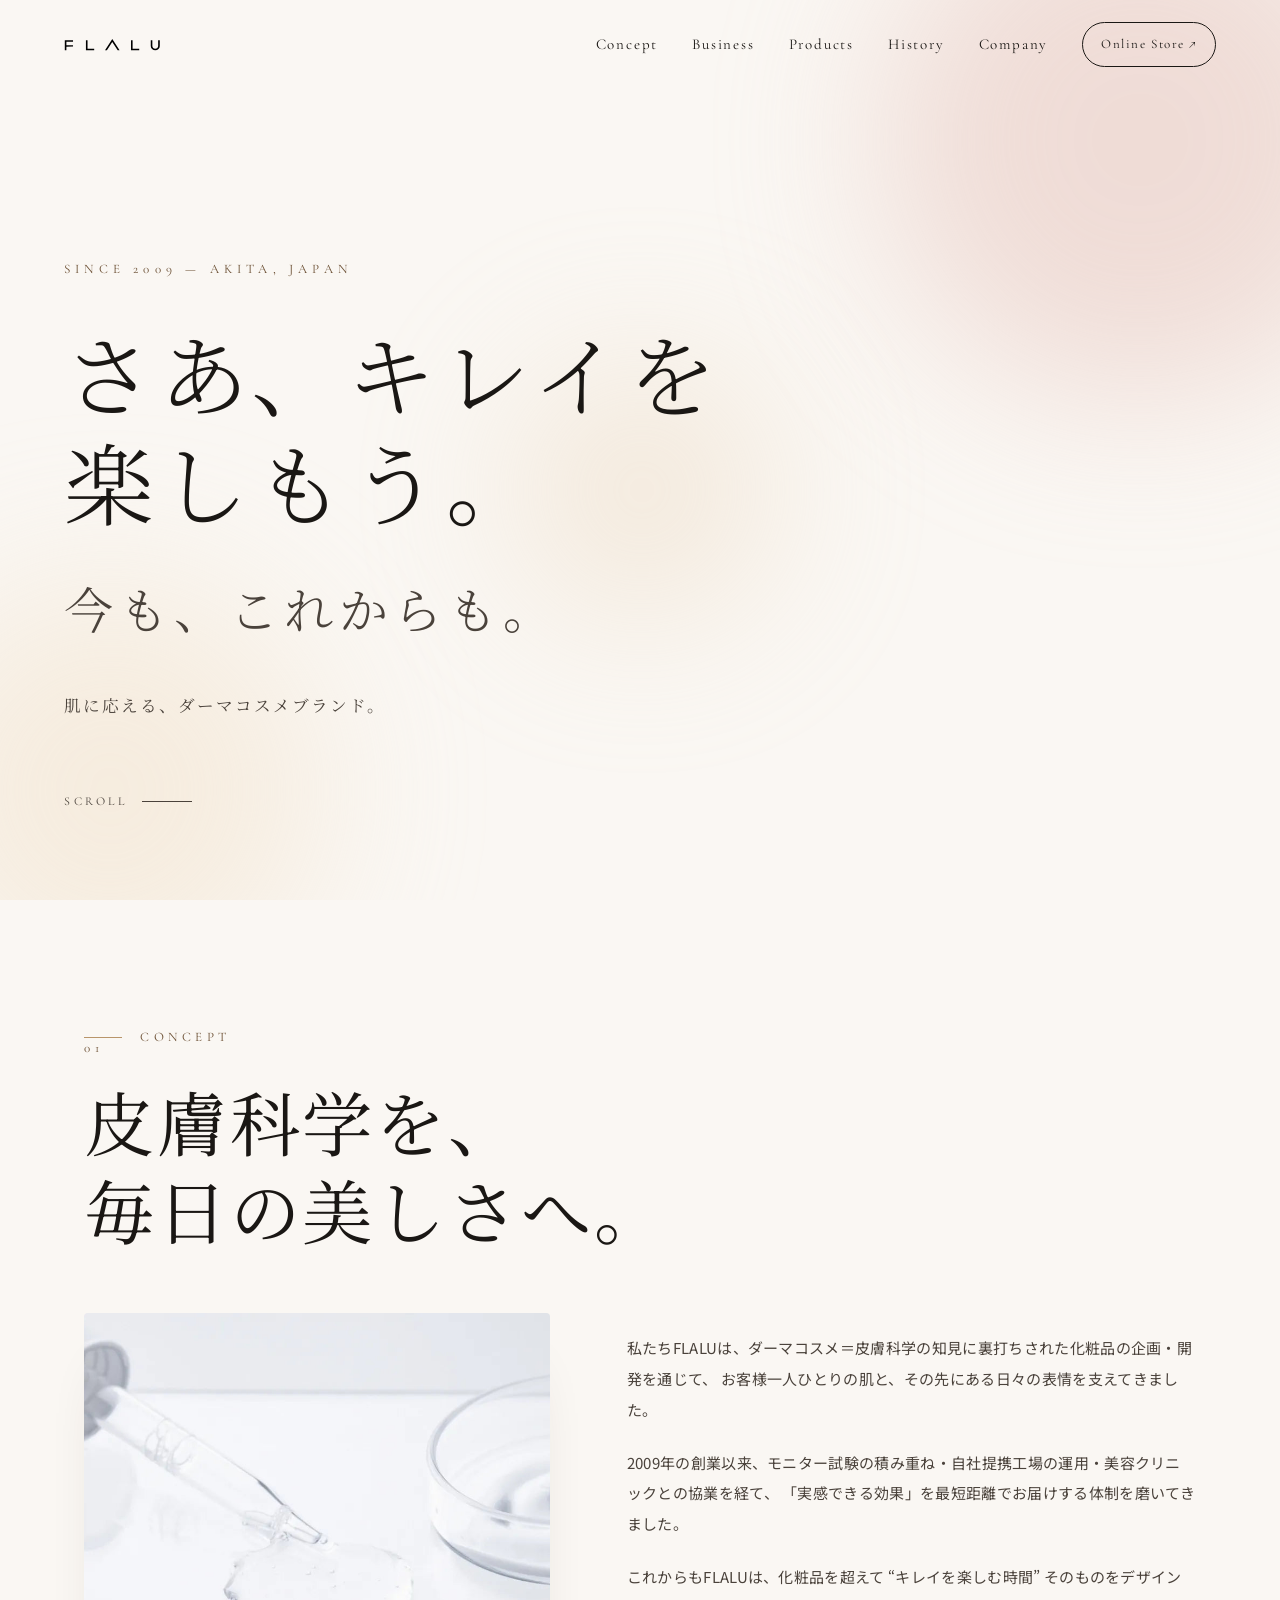
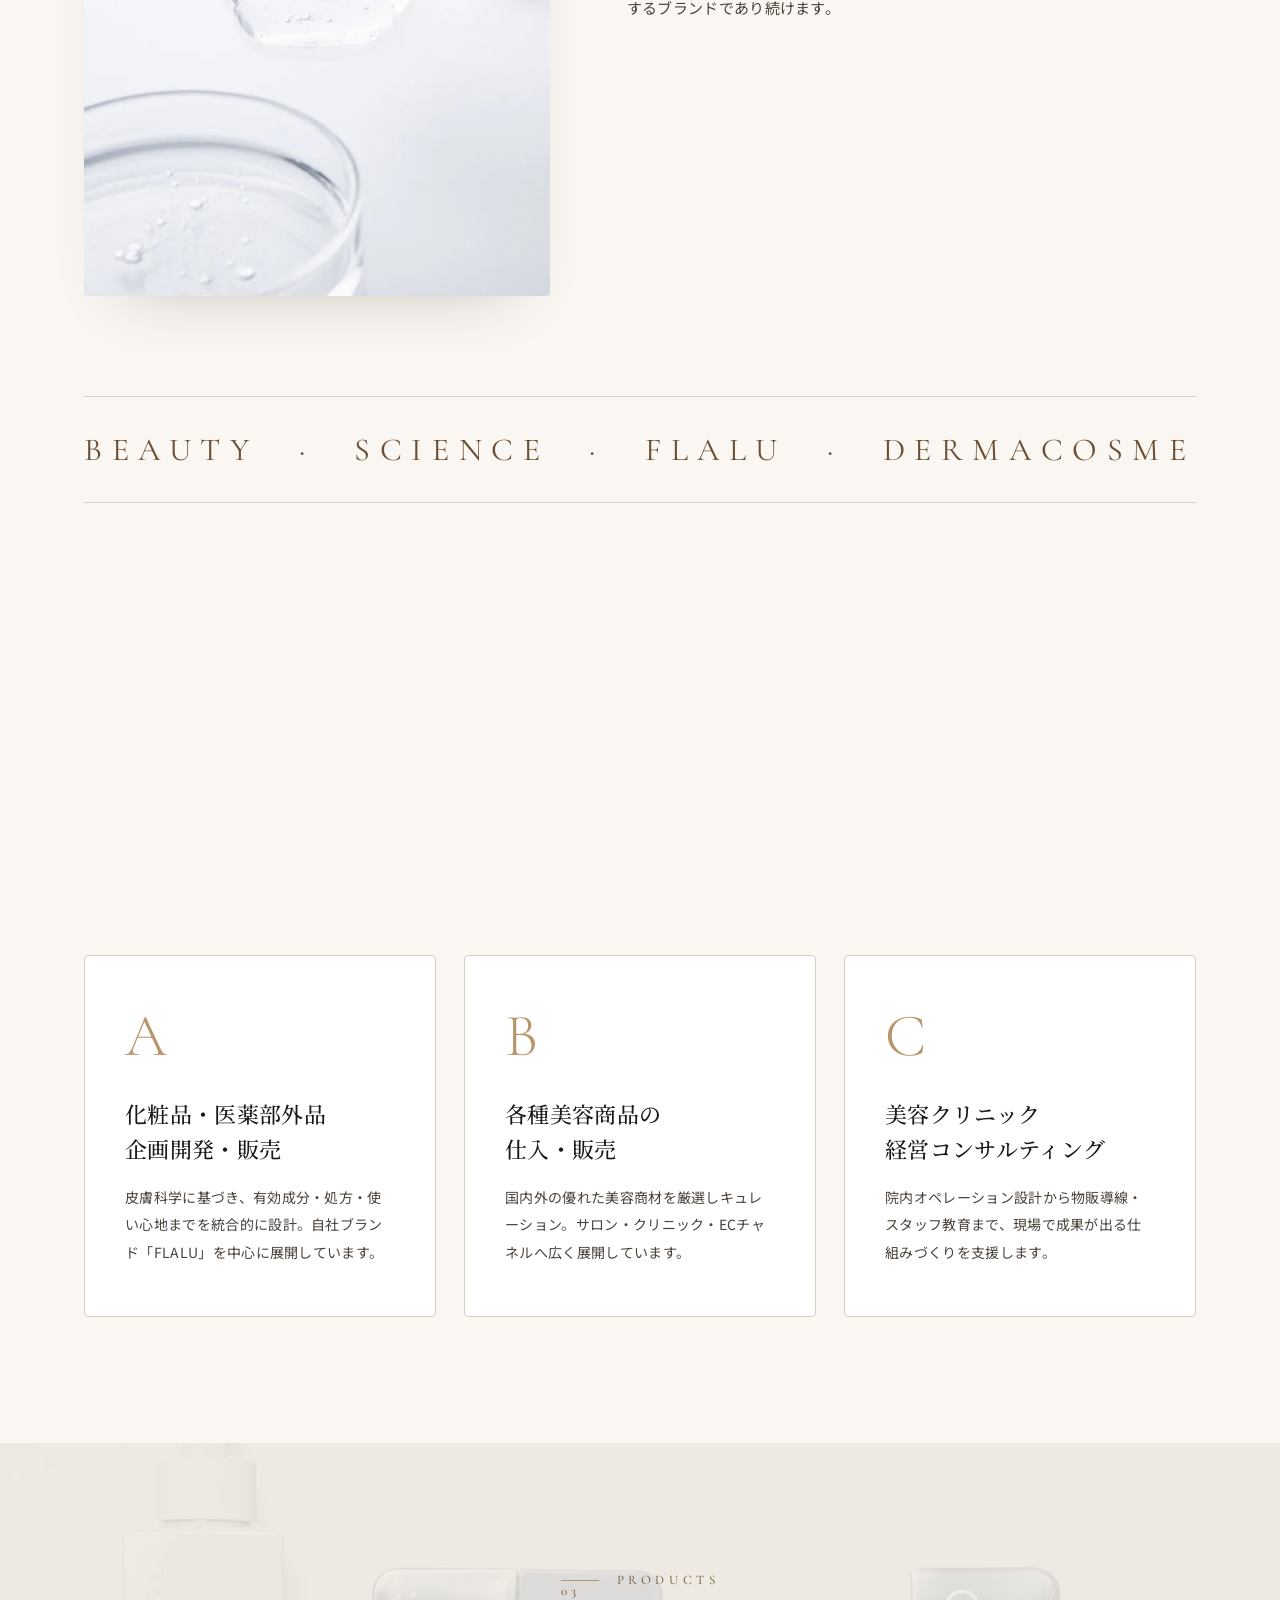
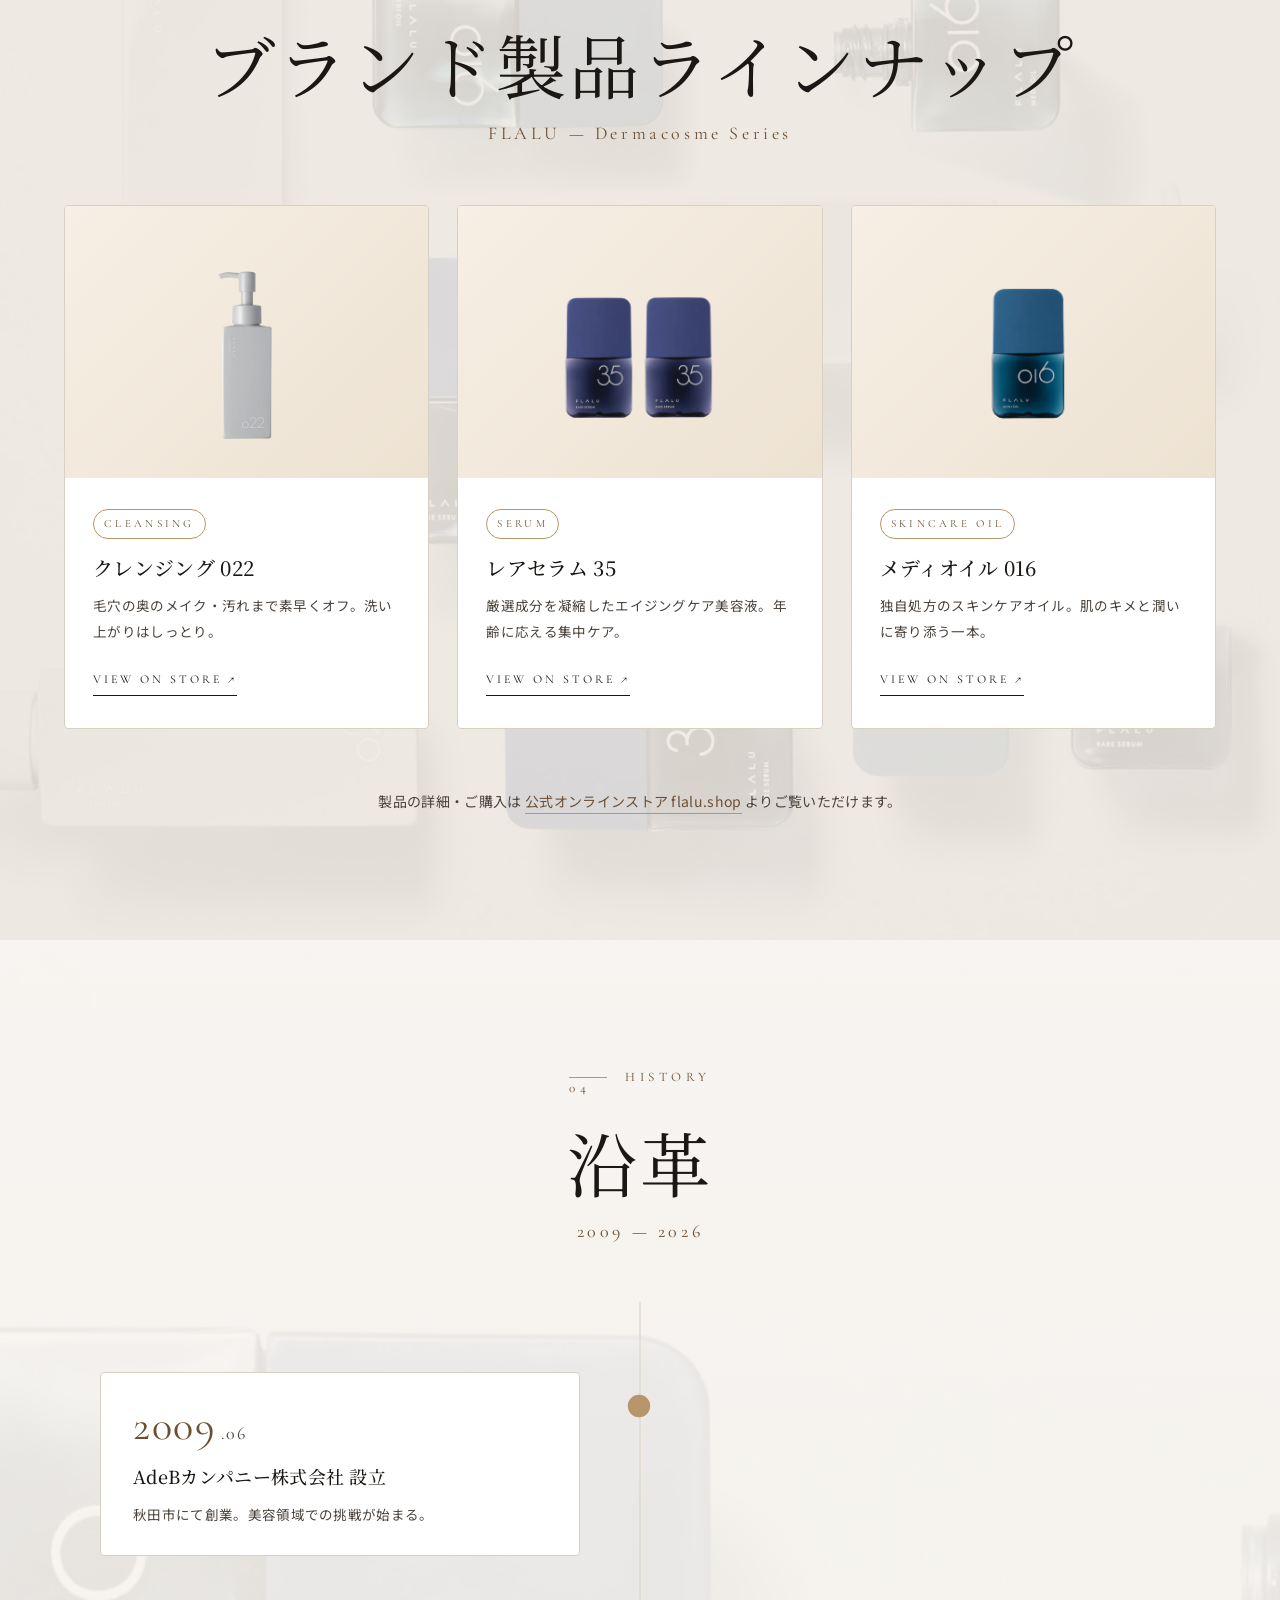
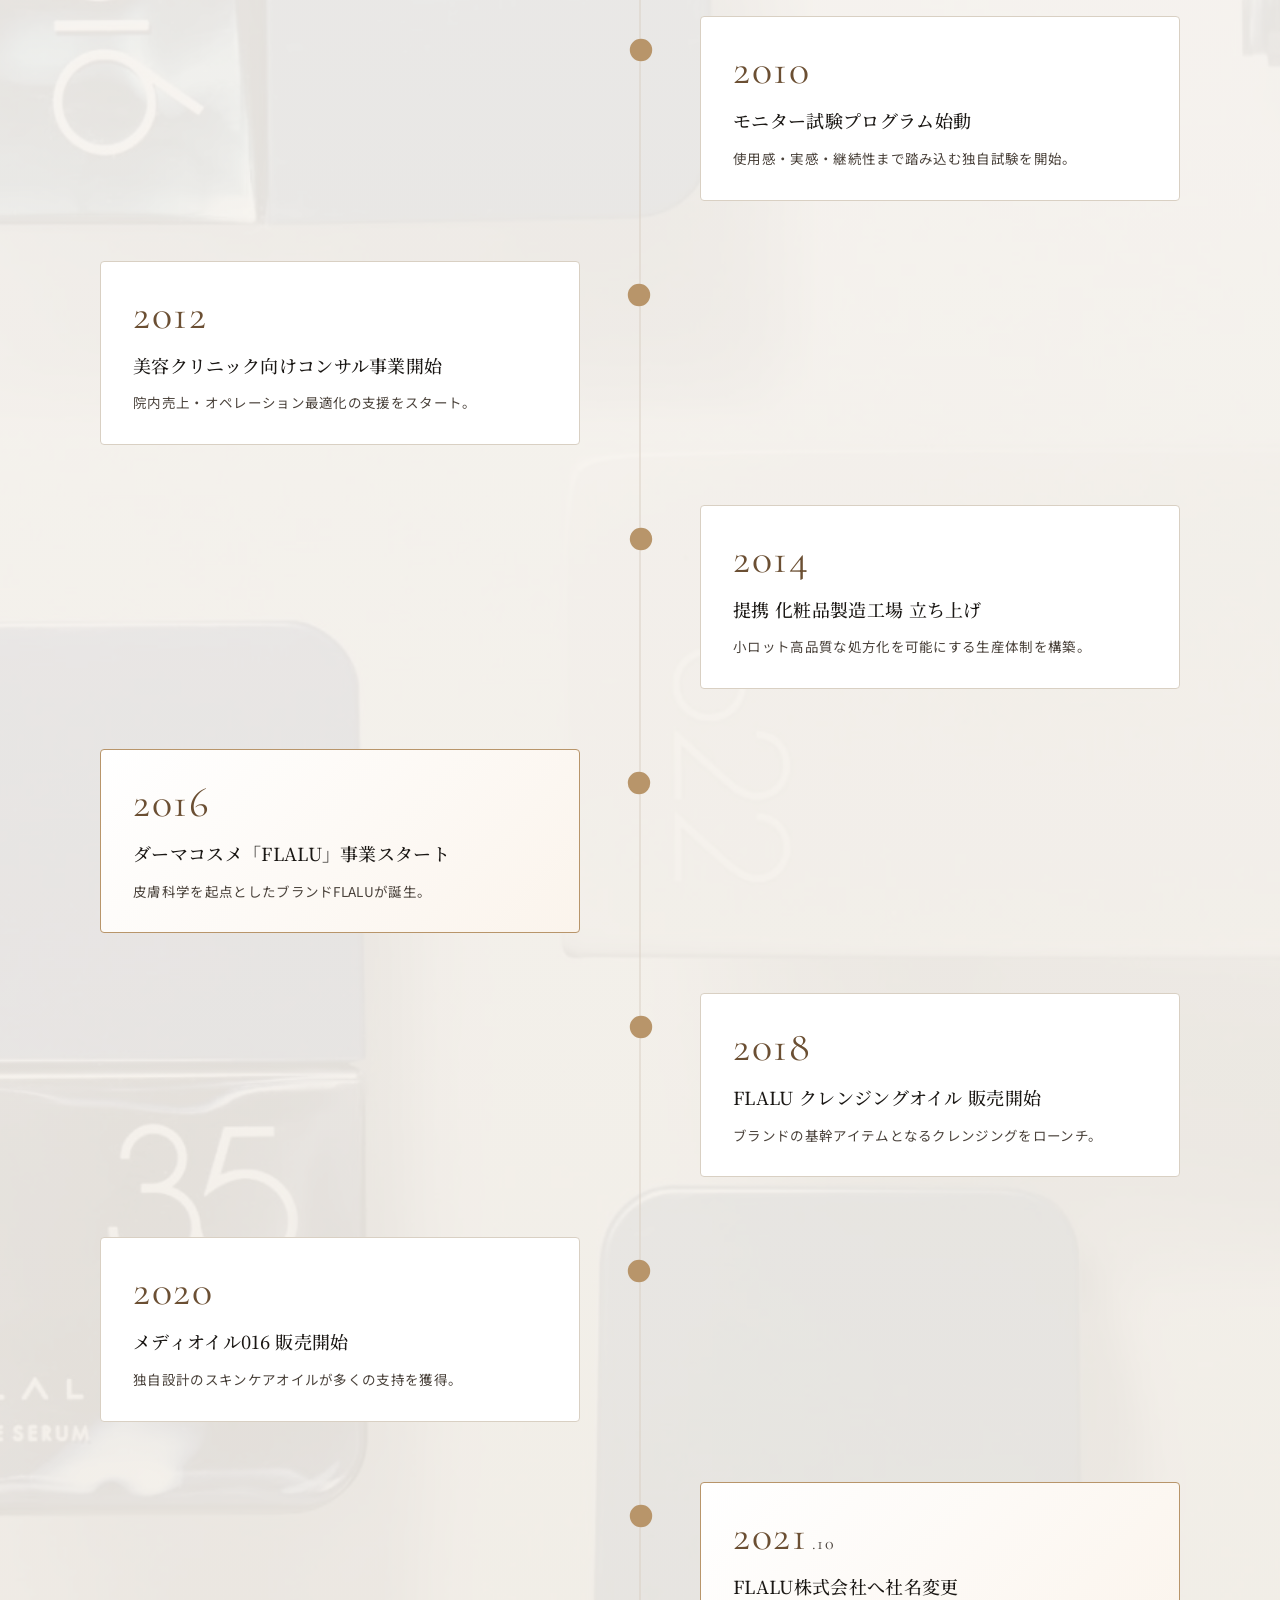
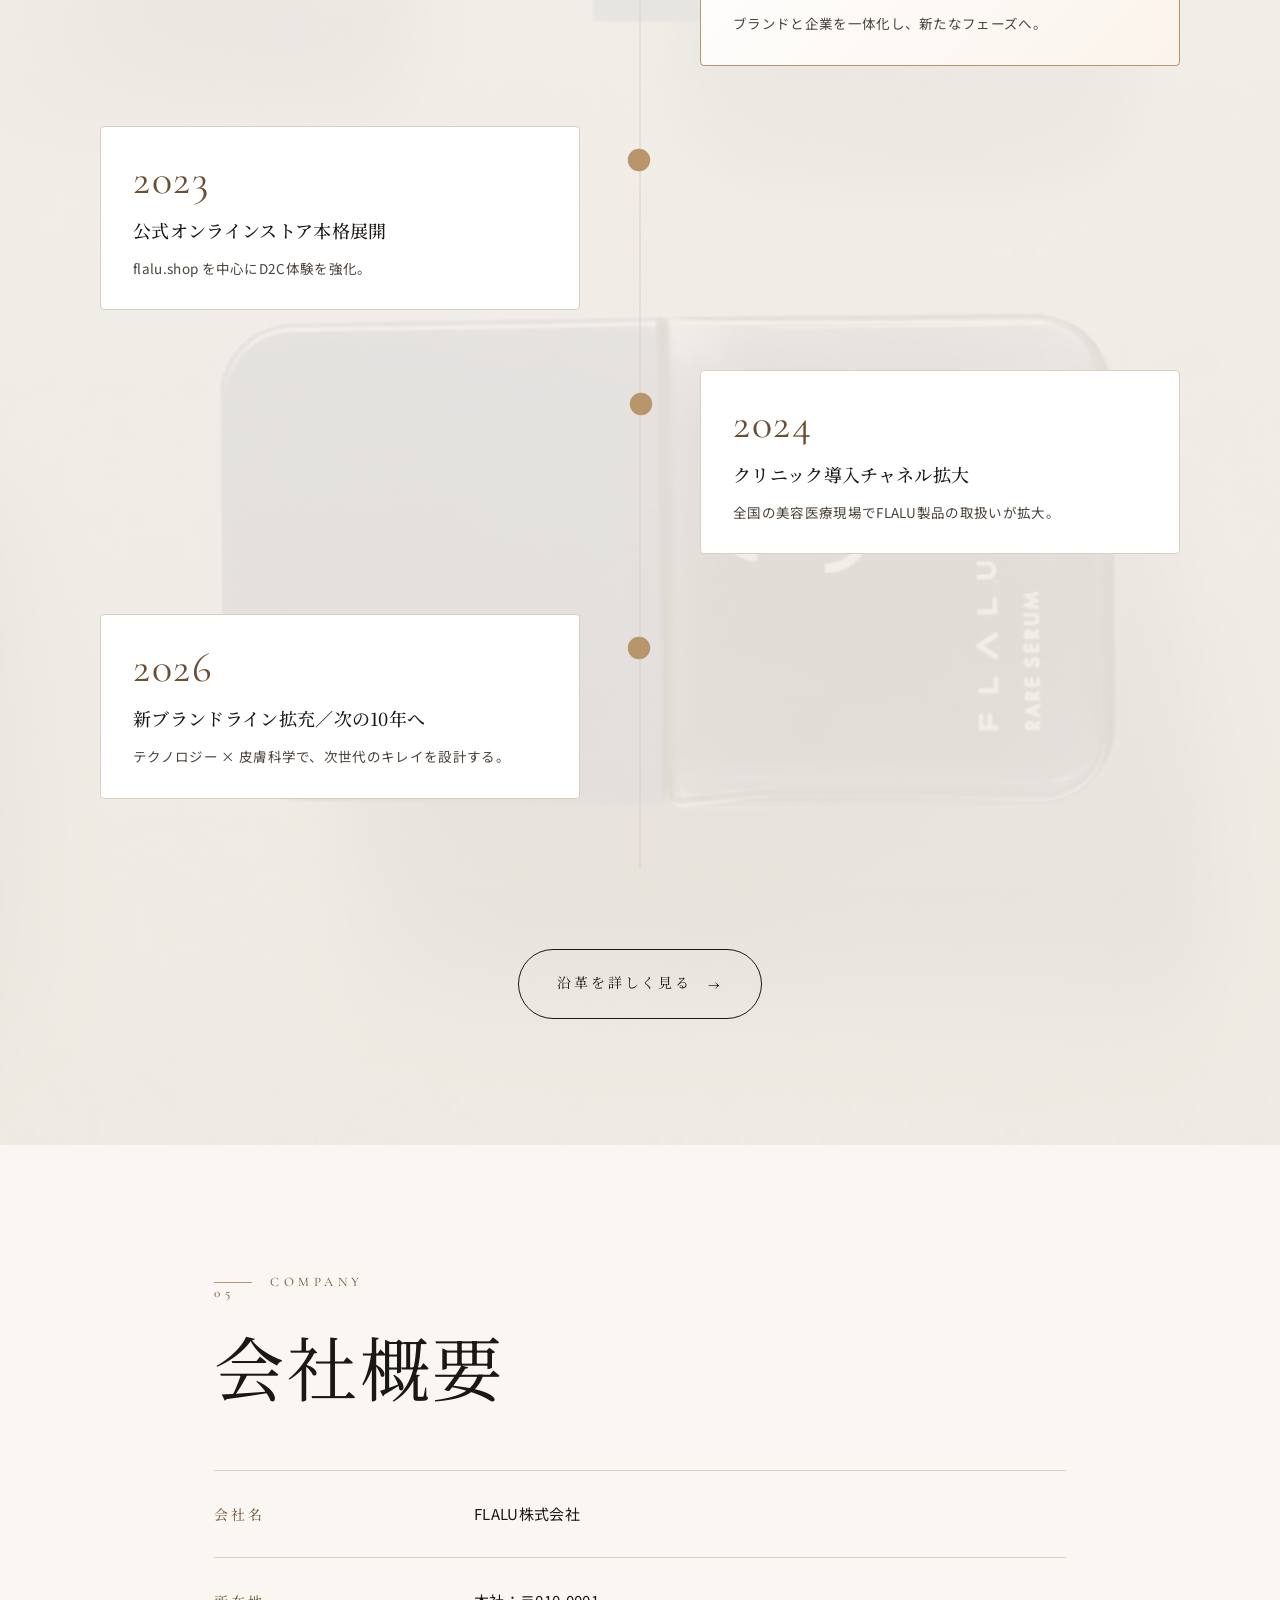
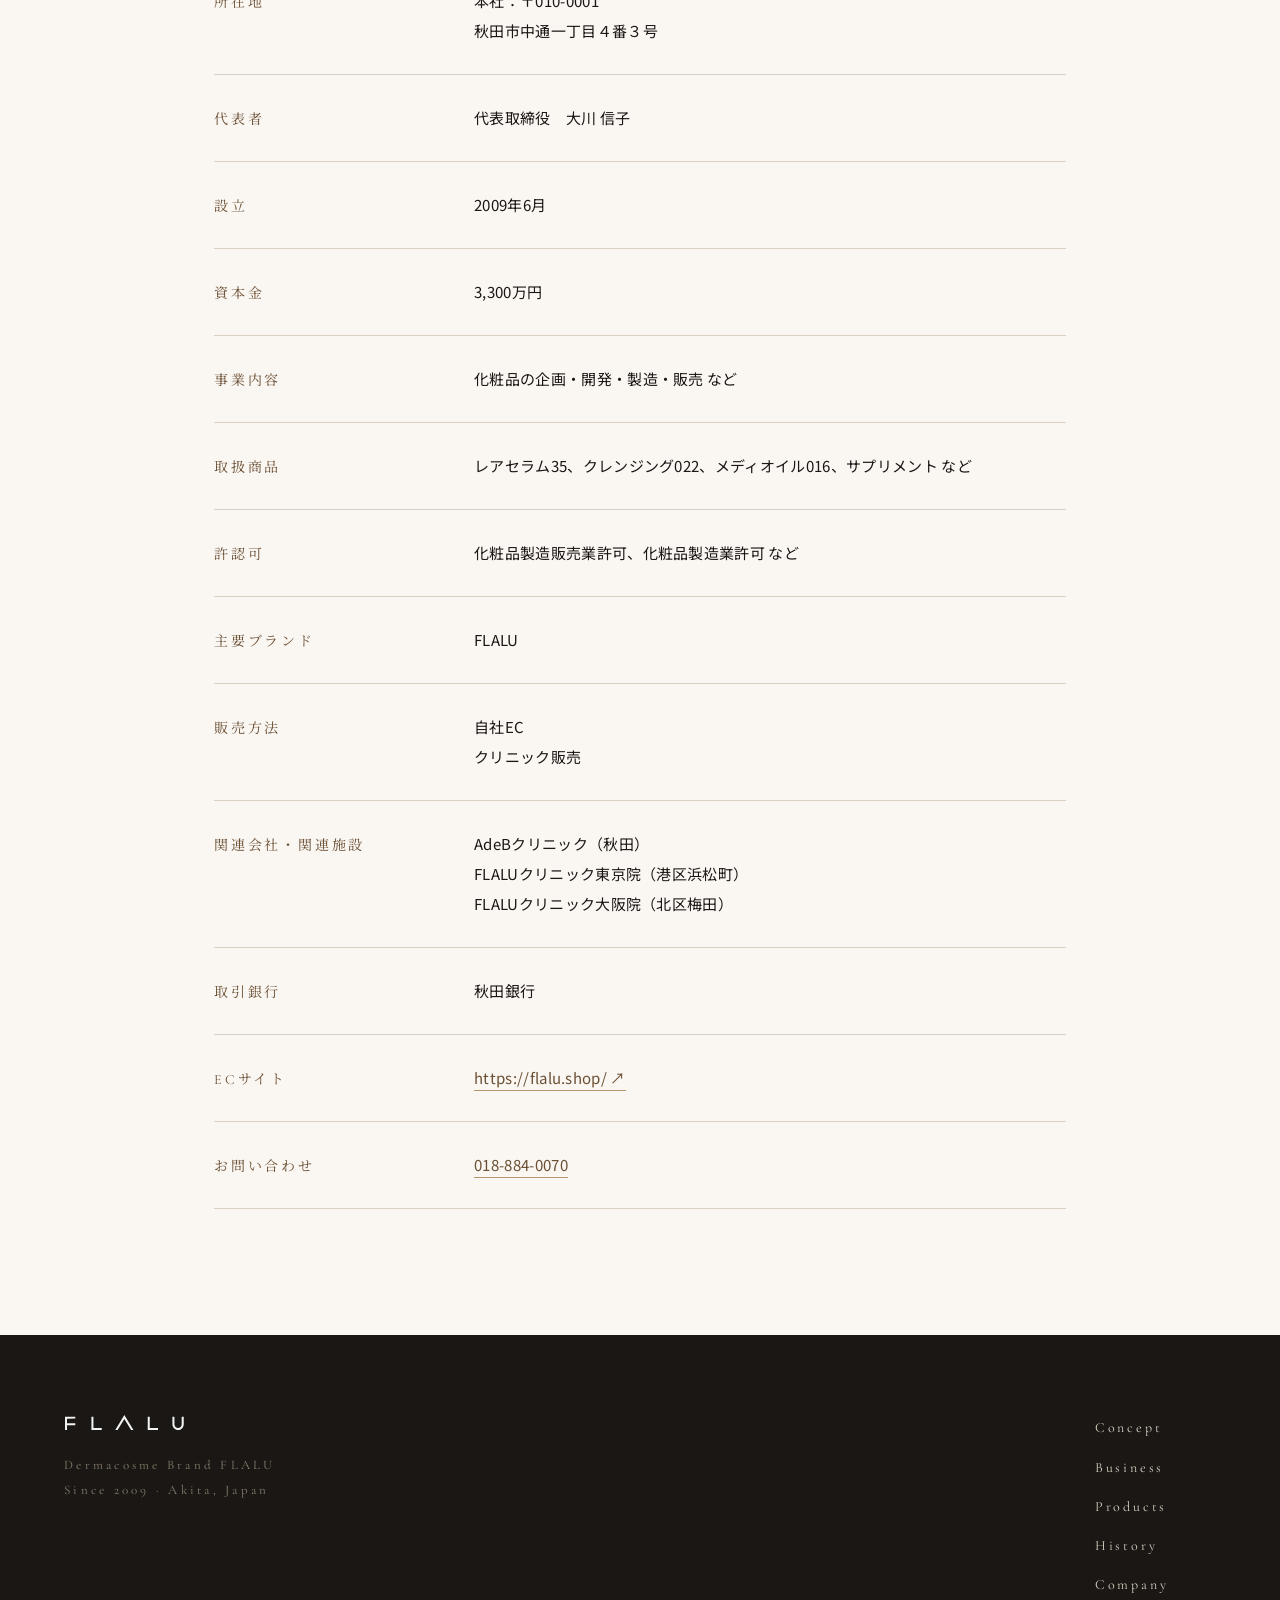
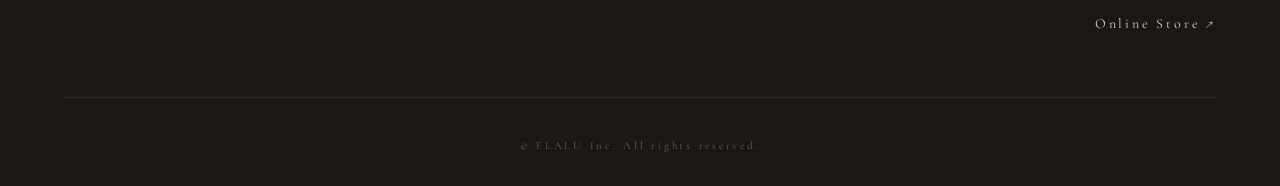
==== commit 8eca4a00: "Update Company section with detailed corporate info" ====
--- a/index.html
+++ b/index.html
@@ -326,24 +326,33 @@
     会社概要
   </h2>
   <dl class="company-table">
-    <div data-reveal><dt>会社名</dt><dd>FLALU株式会社（フラル株式会社）</dd></div>
-    <div data-reveal><dt>事業内容</dt><dd>
-      化粧品、医薬部外品の企画・開発・販売<br />
-      各種美容商品の仕入れ・販売<br />
-      美容クリニックの経営コンサルティング
-    </dd></div>
-    <div data-reveal><dt>設立</dt><dd>
-      2009年6月1日　AdeBカンパニー株式会社として設立<br />
-      2021年10月1日より社名をFLALU株式会社に変更
-    </dd></div>
-    <div data-reveal><dt>本社所在地</dt><dd>
-      〒010-0001<br />
-      秋田県秋田市中通一丁目４番３号　エリアなかいち 1F
-    </dd></div>
-    <div data-reveal><dt>電話番号</dt><dd>018-884-0070</dd></div>
-    <div data-reveal><dt>役員</dt><dd>
-      代表取締役社長　大川 信子<br />
-      取締役　安田 淑子
+    <div data-reveal><dt>会社名</dt><dd>FLALU株式会社</dd></div>
+    <div data-reveal><dt>所在地</dt><dd>
+      本社：〒010-0001<br />
+      秋田市中通一丁目４番３号
+    </dd></div>
+    <div data-reveal><dt>代表者</dt><dd>代表取締役　大川 信子</dd></div>
+    <div data-reveal><dt>設立</dt><dd>2009年6月</dd></div>
+    <div data-reveal><dt>資本金</dt><dd>3,300万円</dd></div>
+    <div data-reveal><dt>事業内容</dt><dd>化粧品の企画・開発・製造・販売 など</dd></div>
+    <div data-reveal><dt>取扱商品</dt><dd>レアセラム35、クレンジング022、メディオイル016、サプリメント など</dd></div>
+    <div data-reveal><dt>許認可</dt><dd>化粧品製造販売業許可、化粧品製造業許可 など</dd></div>
+    <div data-reveal><dt>主要ブランド</dt><dd>FLALU</dd></div>
+    <div data-reveal><dt>販売方法</dt><dd>
+      自社EC<br />
+      クリニック販売
+    </dd></div>
+    <div data-reveal><dt>関連会社・関連施設</dt><dd>
+      AdeBクリニック（秋田）<br />
+      FLALUクリニック東京院（港区浜松町）<br />
+      FLALUクリニック大阪院（北区梅田）
+    </dd></div>
+    <div data-reveal><dt>取引銀行</dt><dd>秋田銀行</dd></div>
+    <div data-reveal><dt>ECサイト</dt><dd>
+      <a href="https://flalu.shop/" target="_blank" rel="noopener" class="company-link">https://flalu.shop/ ↗</a>
+    </dd></div>
+    <div data-reveal><dt>お問い合わせ</dt><dd>
+      <a href="tel:018-884-0070" class="company-link">018-884-0070</a>
     </dd></div>
   </dl>
 </section>
--- a/styles.css
+++ b/styles.css
@@ -787,6 +787,16 @@
   font-size: 15px;
   line-height: 2;
   color: var(--ink);
+}
+.company-link{
+  color: var(--accent-dk);
+  border-bottom: 1px solid var(--accent);
+  padding-bottom: 2px;
+  transition: color .3s var(--ease), border-color .3s var(--ease);
+}
+.company-link:hover{
+  color: var(--ink);
+  border-color: var(--ink);
 }
 
 /* ===== Footer ===== */
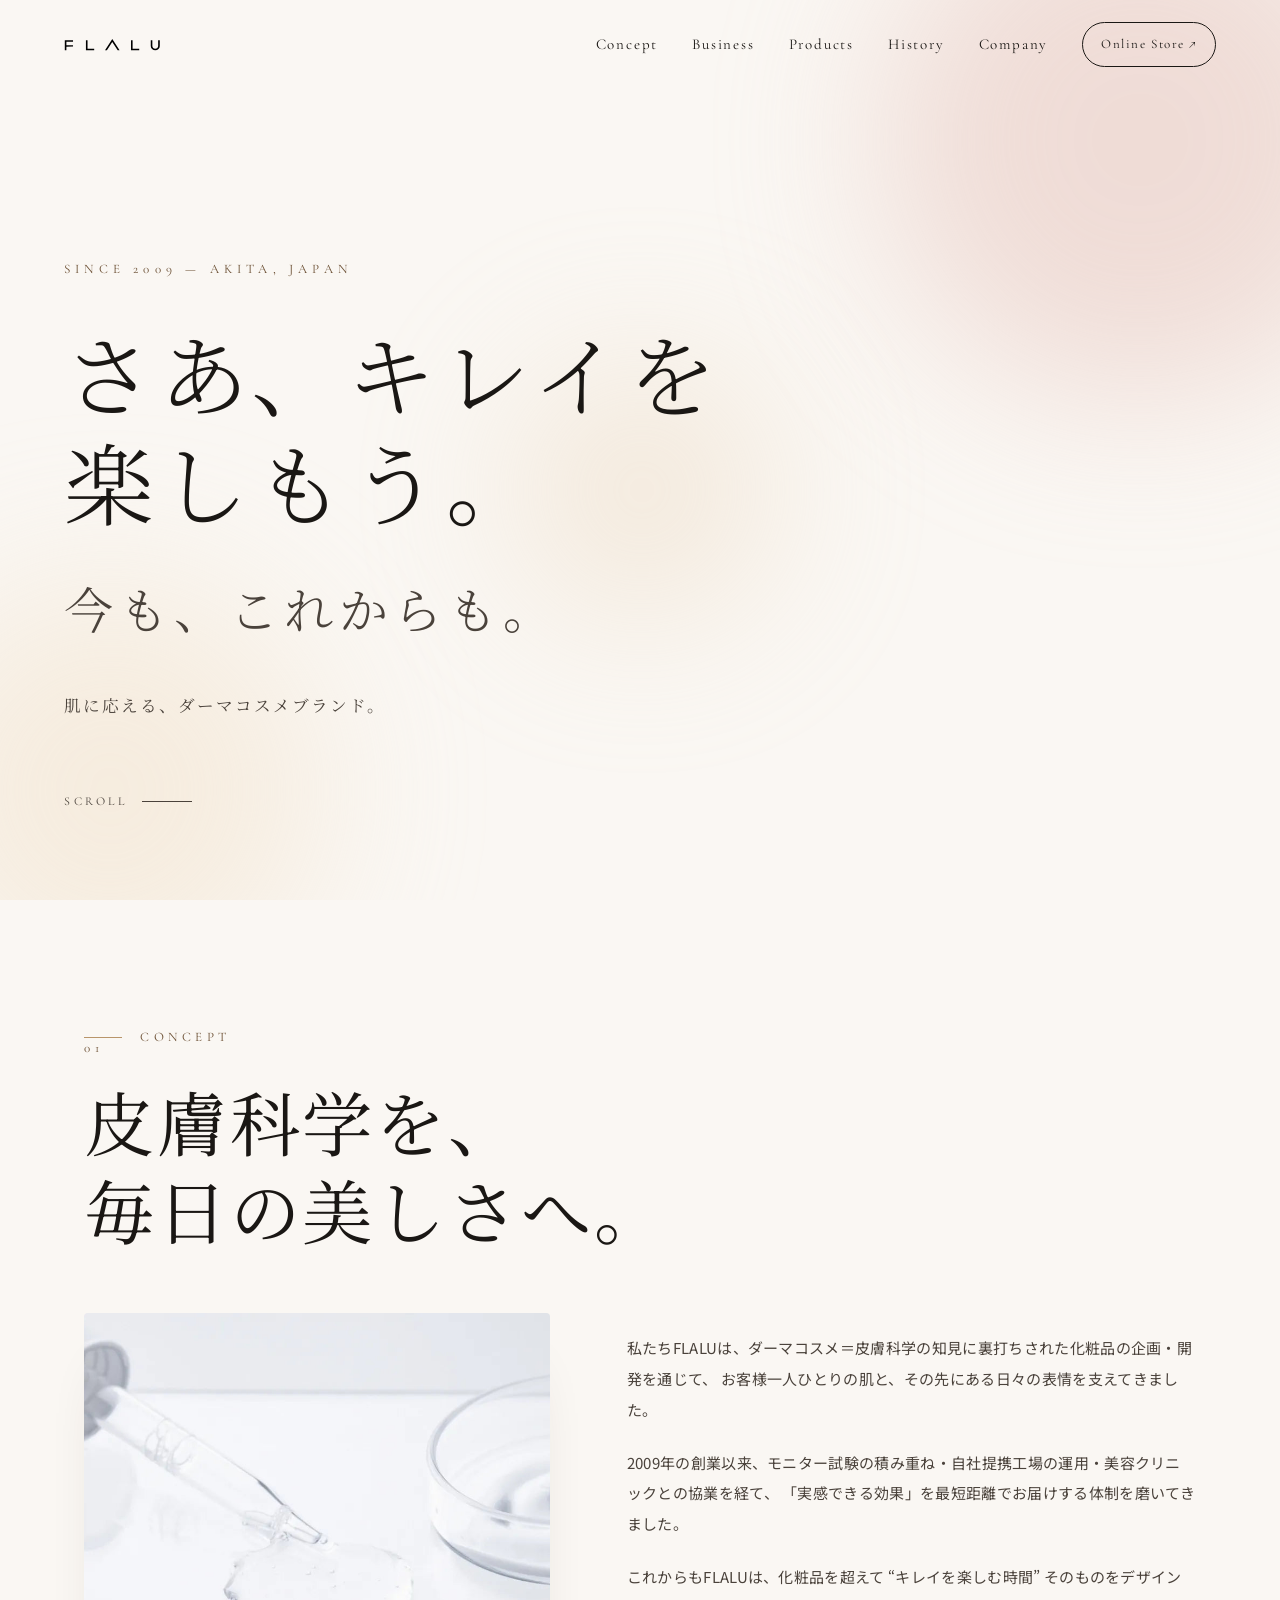
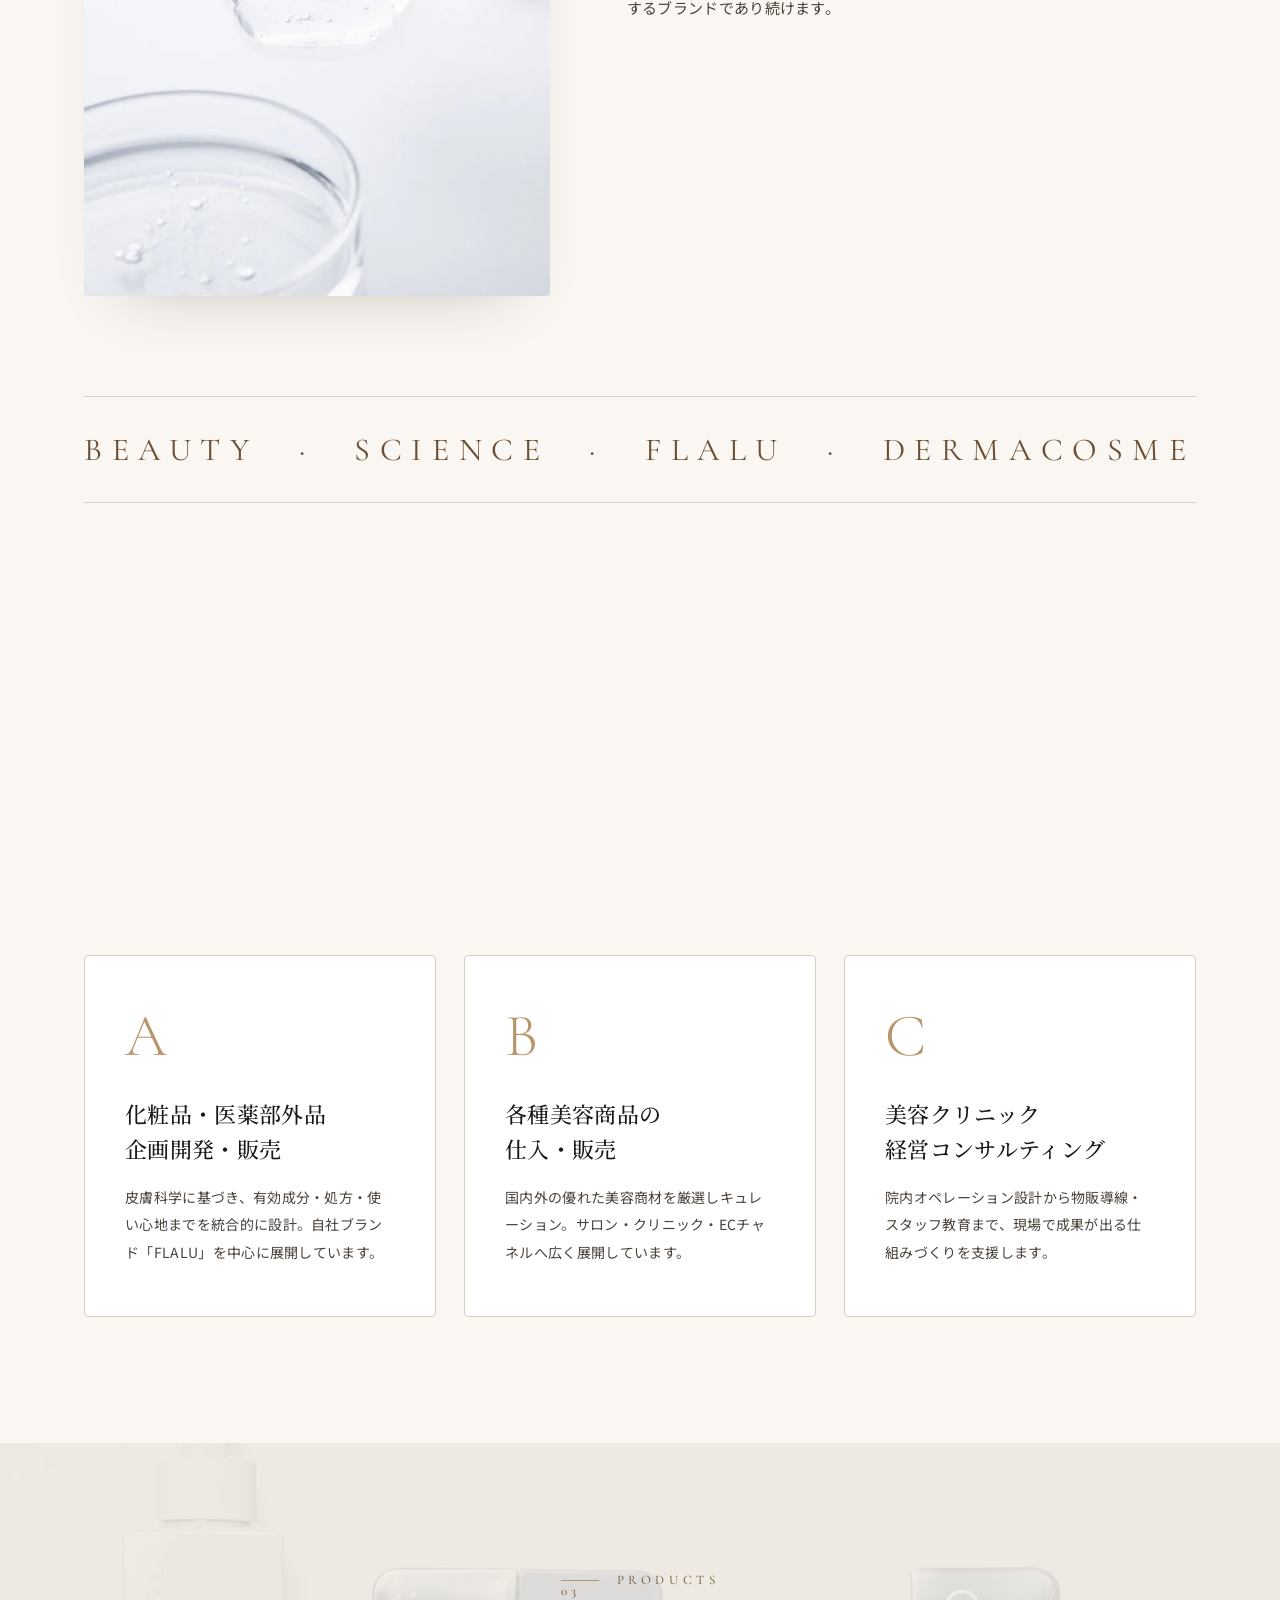
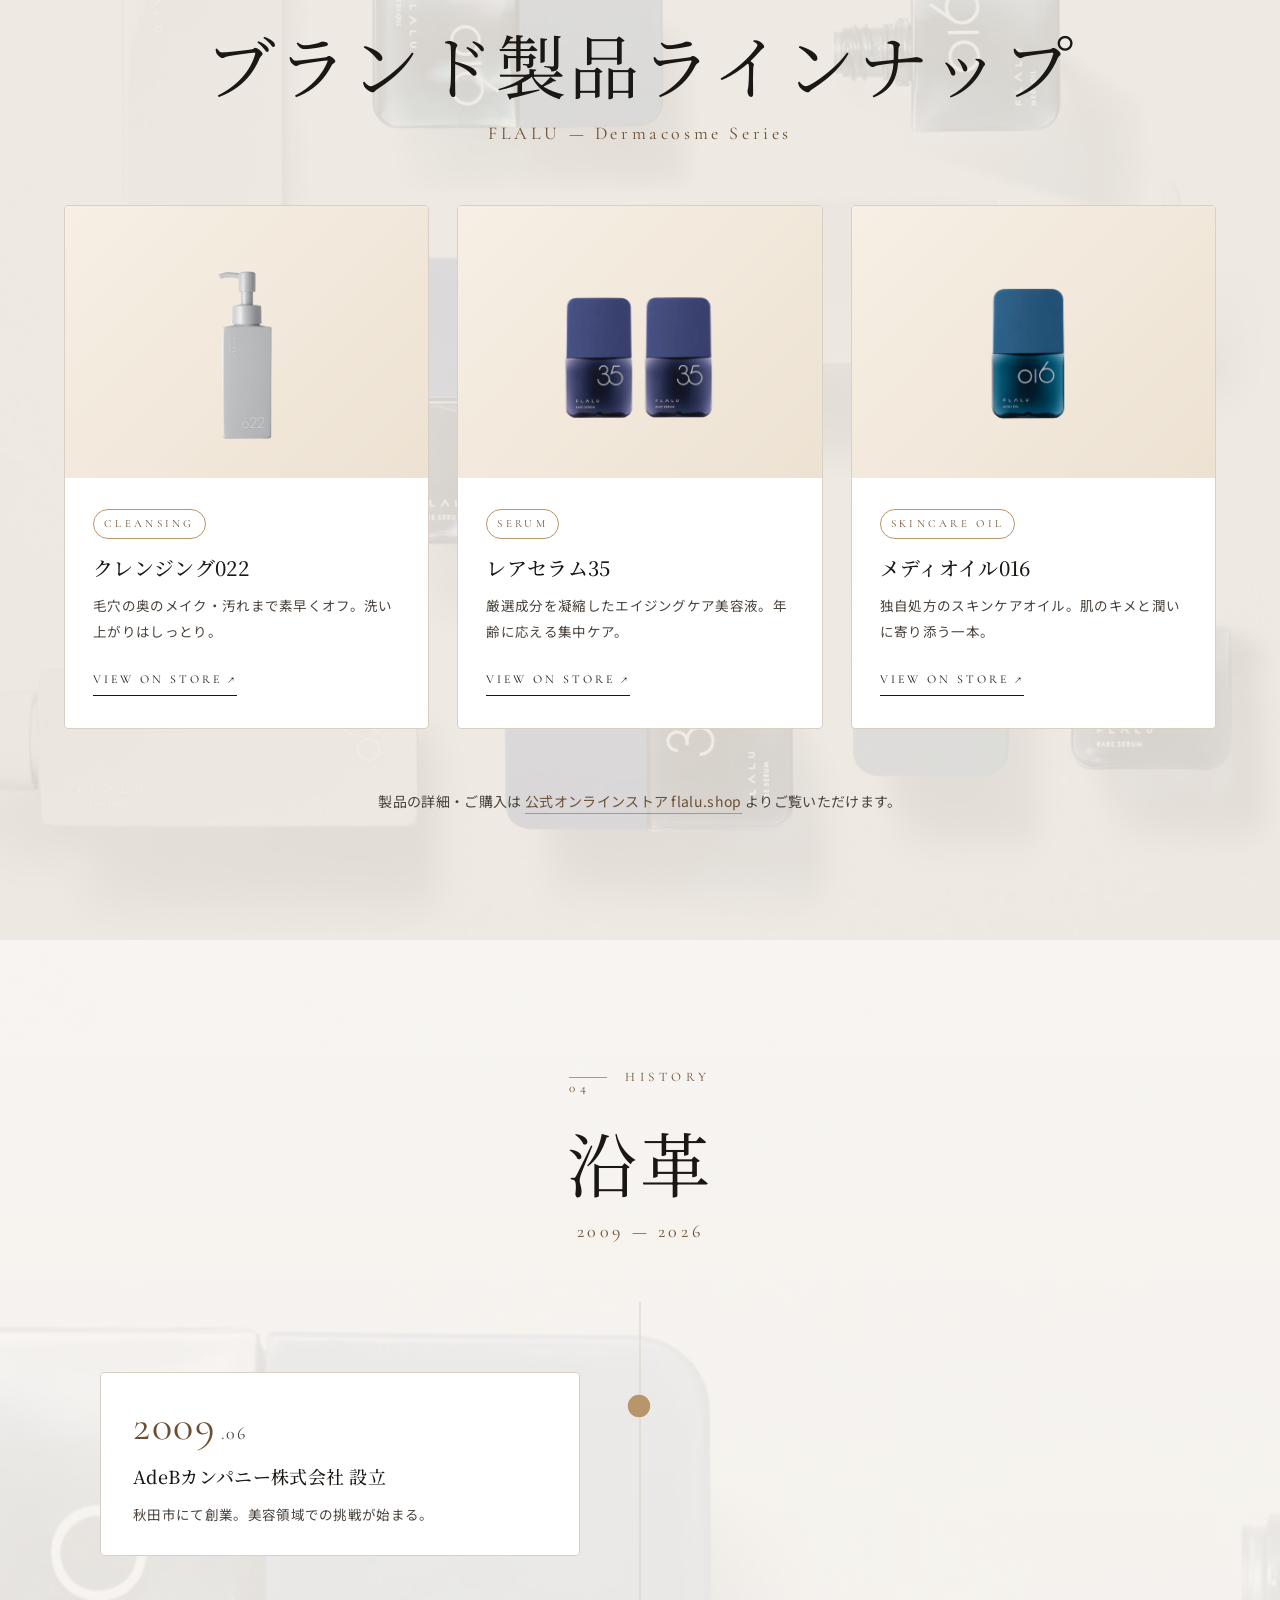
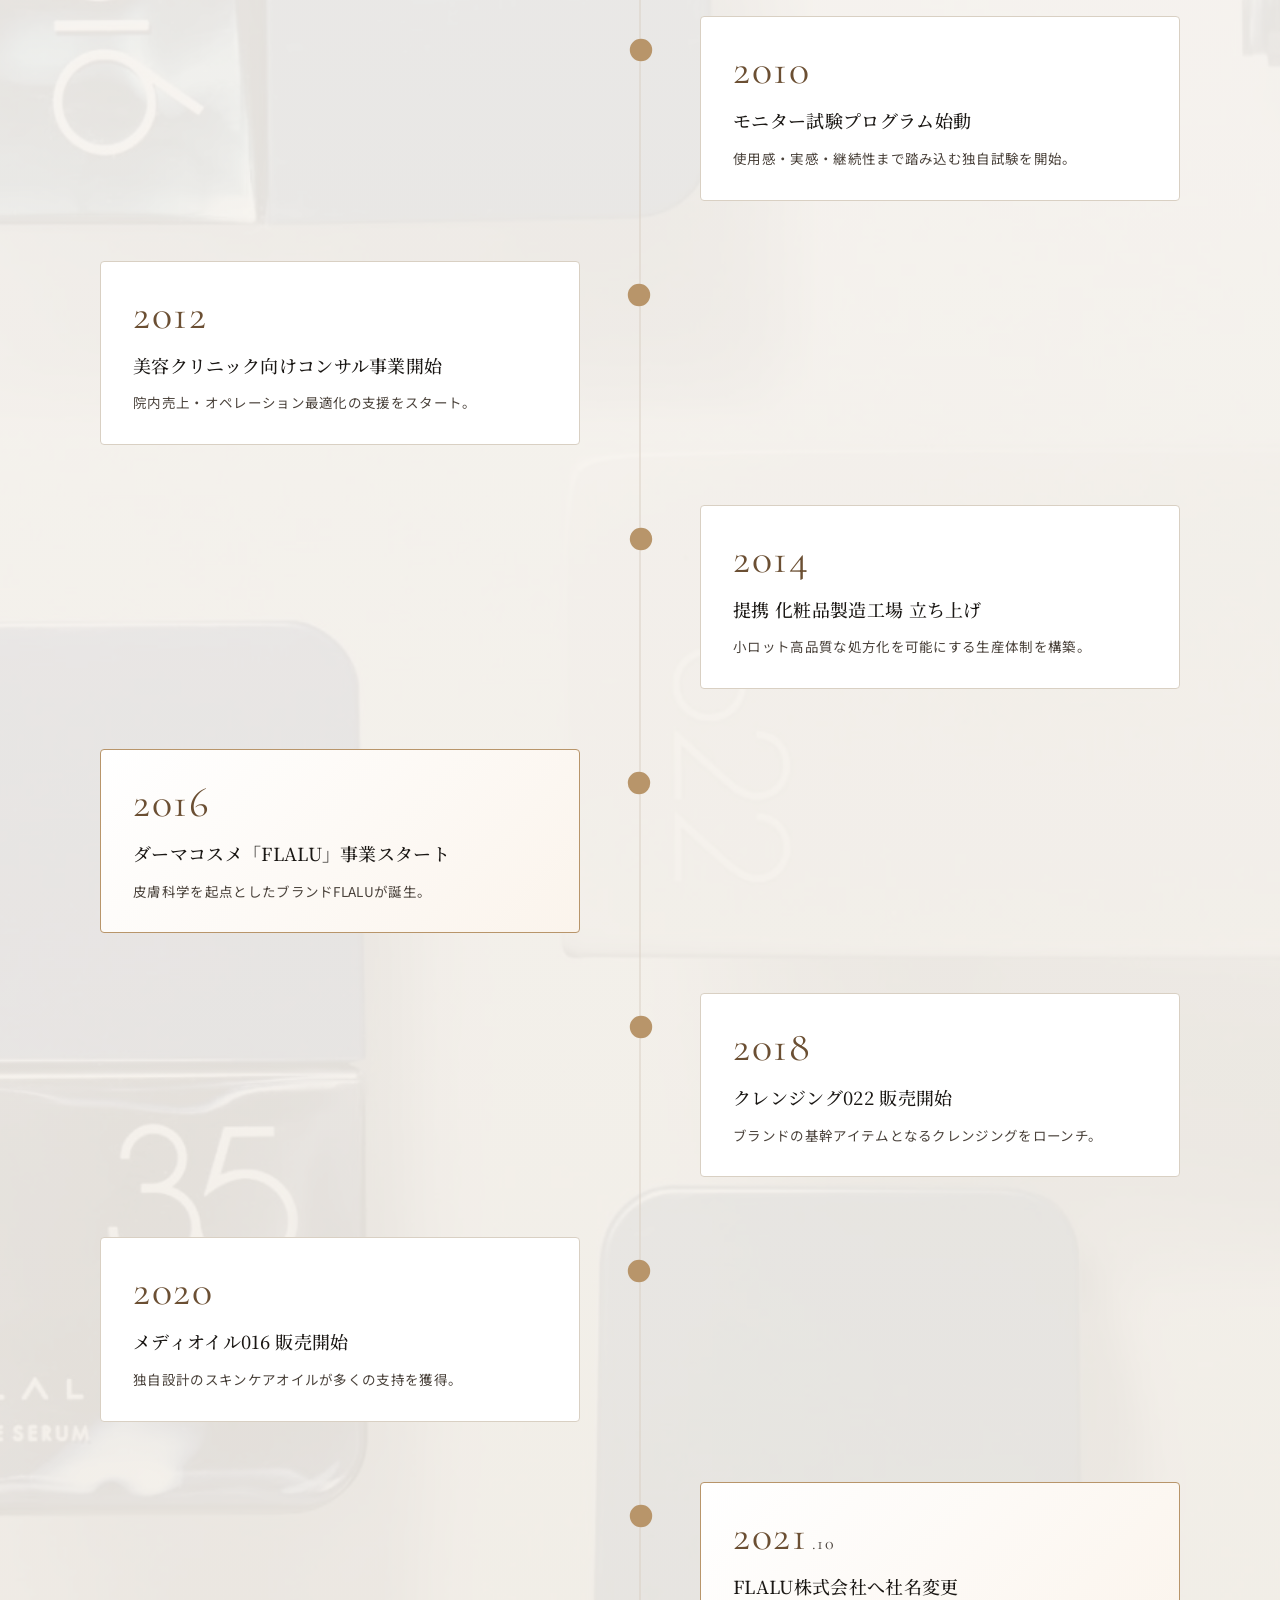
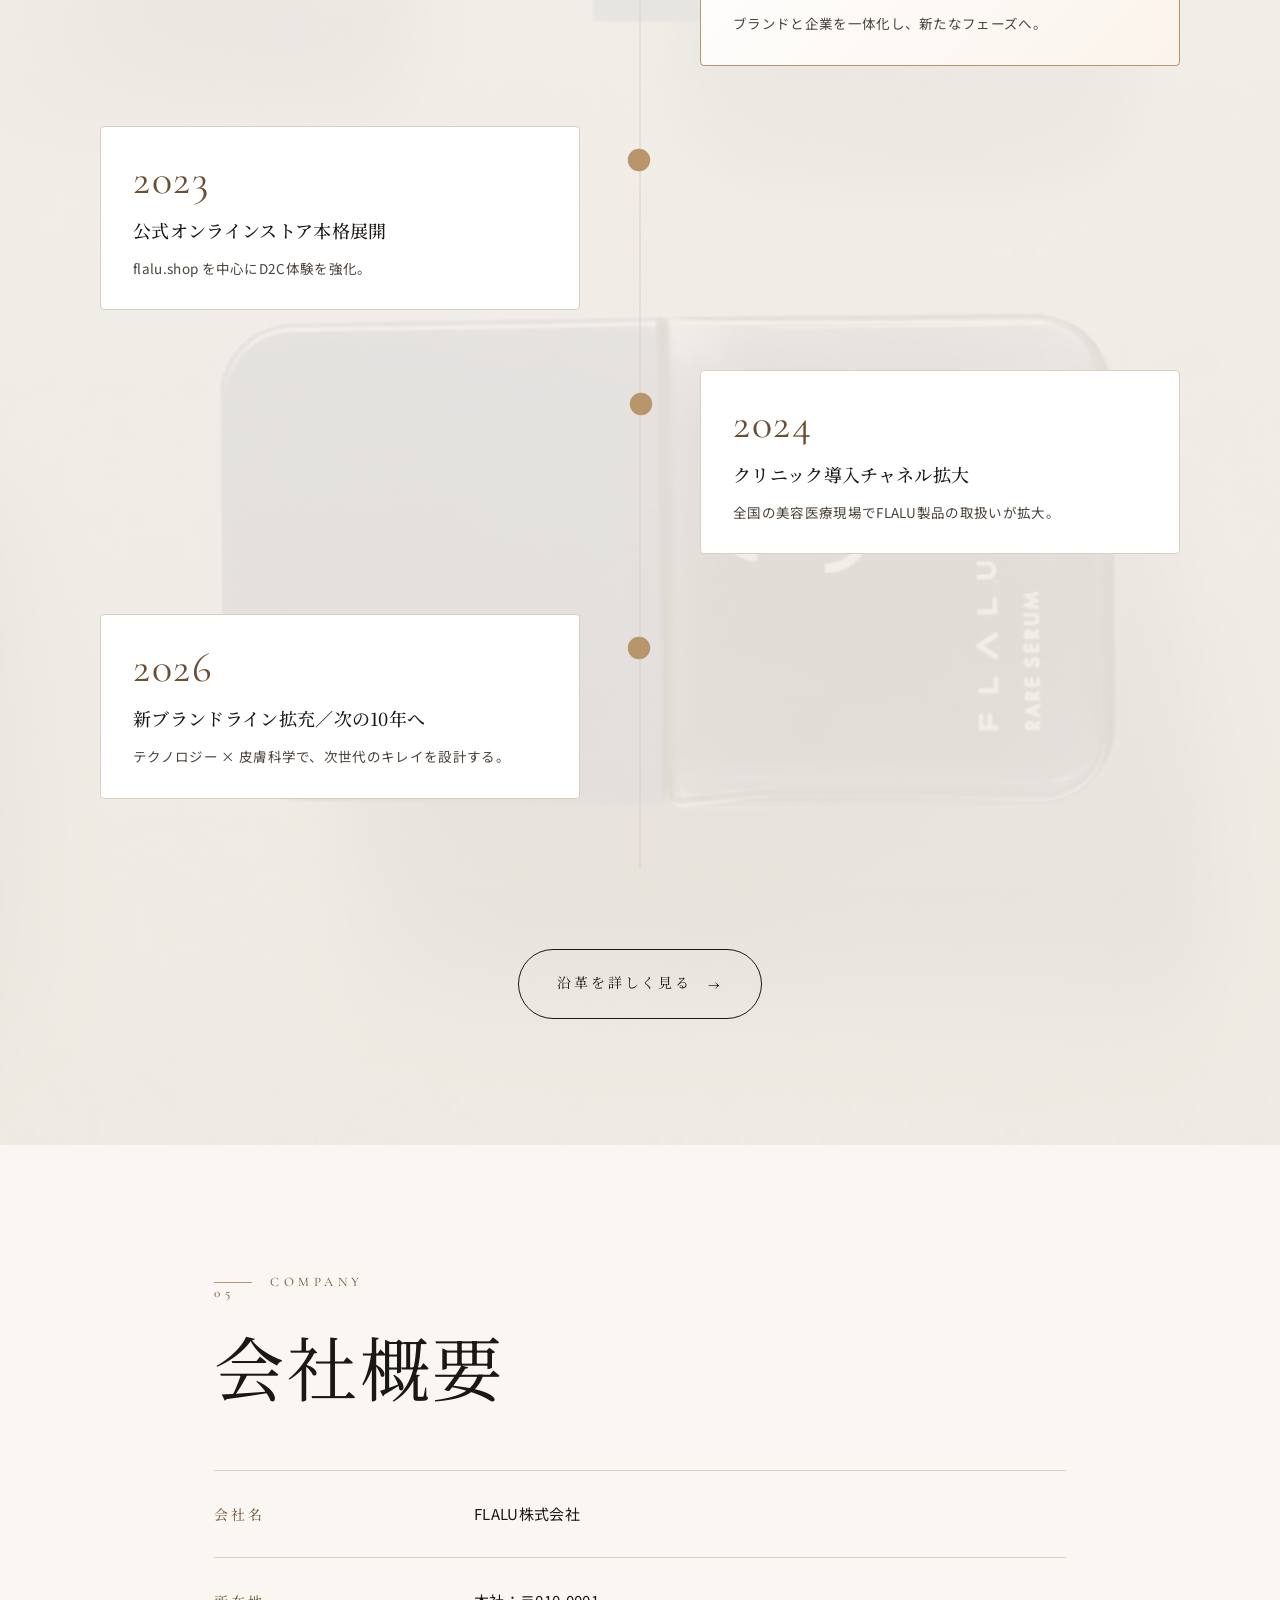
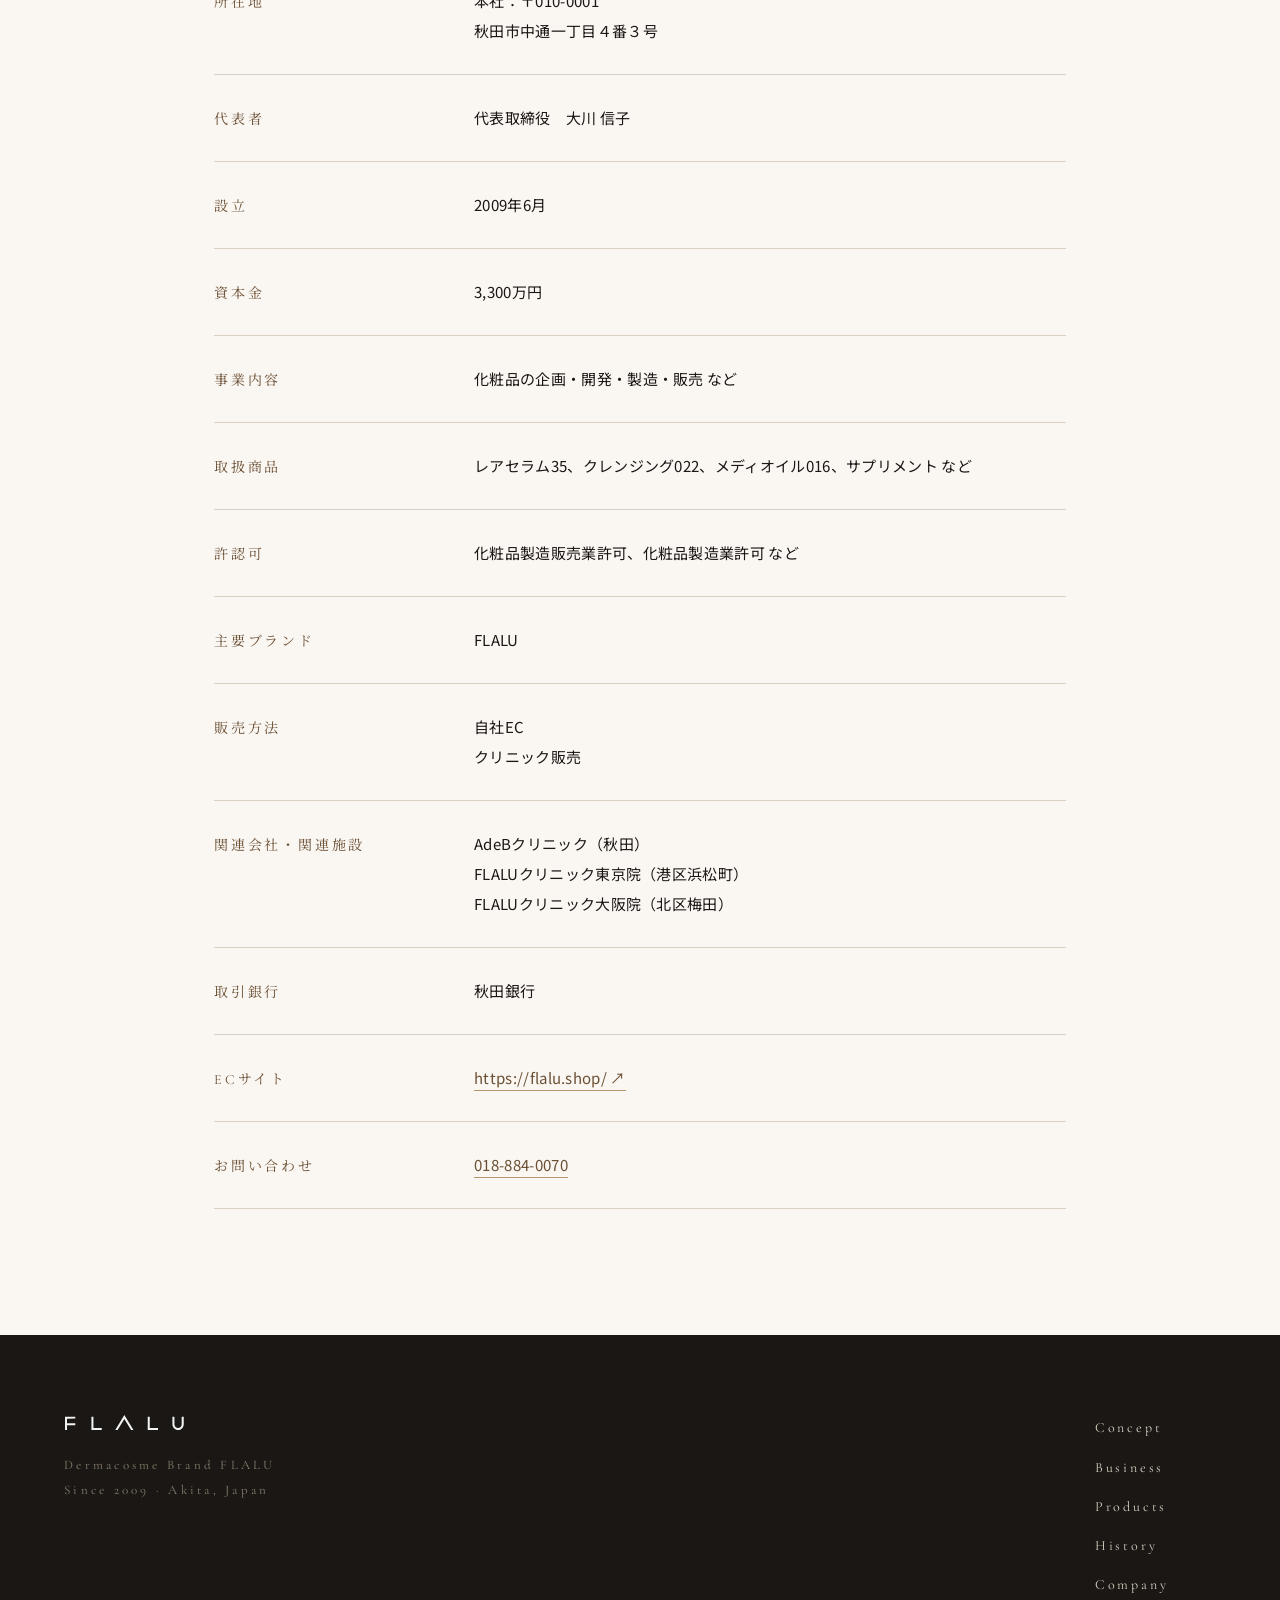
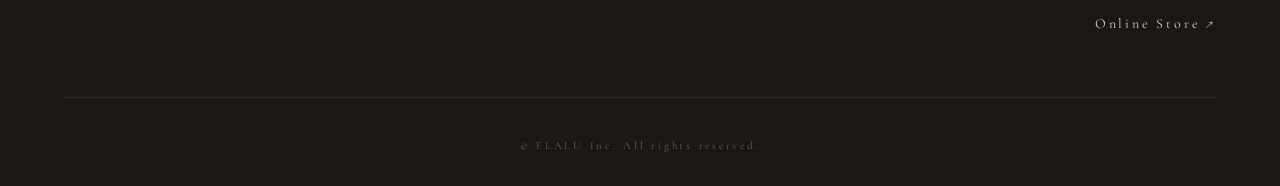
==== commit fd65794e: "Use official product names (レアセラム35 / クレンジング022 / メディオイル016) across site" ====
--- a/index.html
+++ b/index.html
@@ -168,7 +168,7 @@
           </div>
           <div class="product-meta">
             <span class="product-tag">Cleansing</span>
-            <h3>クレンジング 022</h3>
+            <h3>クレンジング022</h3>
             <p>毛穴の奥のメイク・汚れまで素早くオフ。洗い上がりはしっとり。</p>
             <span class="product-link">View on Store ↗</span>
           </div>
@@ -182,7 +182,7 @@
           </div>
           <div class="product-meta">
             <span class="product-tag">Serum</span>
-            <h3>レアセラム 35</h3>
+            <h3>レアセラム35</h3>
             <p>厳選成分を凝縮したエイジングケア美容液。年齢に応える集中ケア。</p>
             <span class="product-link">View on Store ↗</span>
           </div>
@@ -196,7 +196,7 @@
           </div>
           <div class="product-meta">
             <span class="product-tag">Skincare Oil</span>
-            <h3>メディオイル 016</h3>
+            <h3>メディオイル016</h3>
             <p>独自処方のスキンケアオイル。肌のキメと潤いに寄り添う一本。</p>
             <span class="product-link">View on Store ↗</span>
           </div>
@@ -267,7 +267,7 @@
     <div class="t-item right">
       <div class="t-card">
         <div class="t-year">2018</div>
-        <h4>FLALU クレンジングオイル 販売開始</h4>
+        <h4>クレンジング022 販売開始</h4>
         <p>ブランドの基幹アイテムとなるクレンジングをローンチ。</p>
       </div>
     </div>
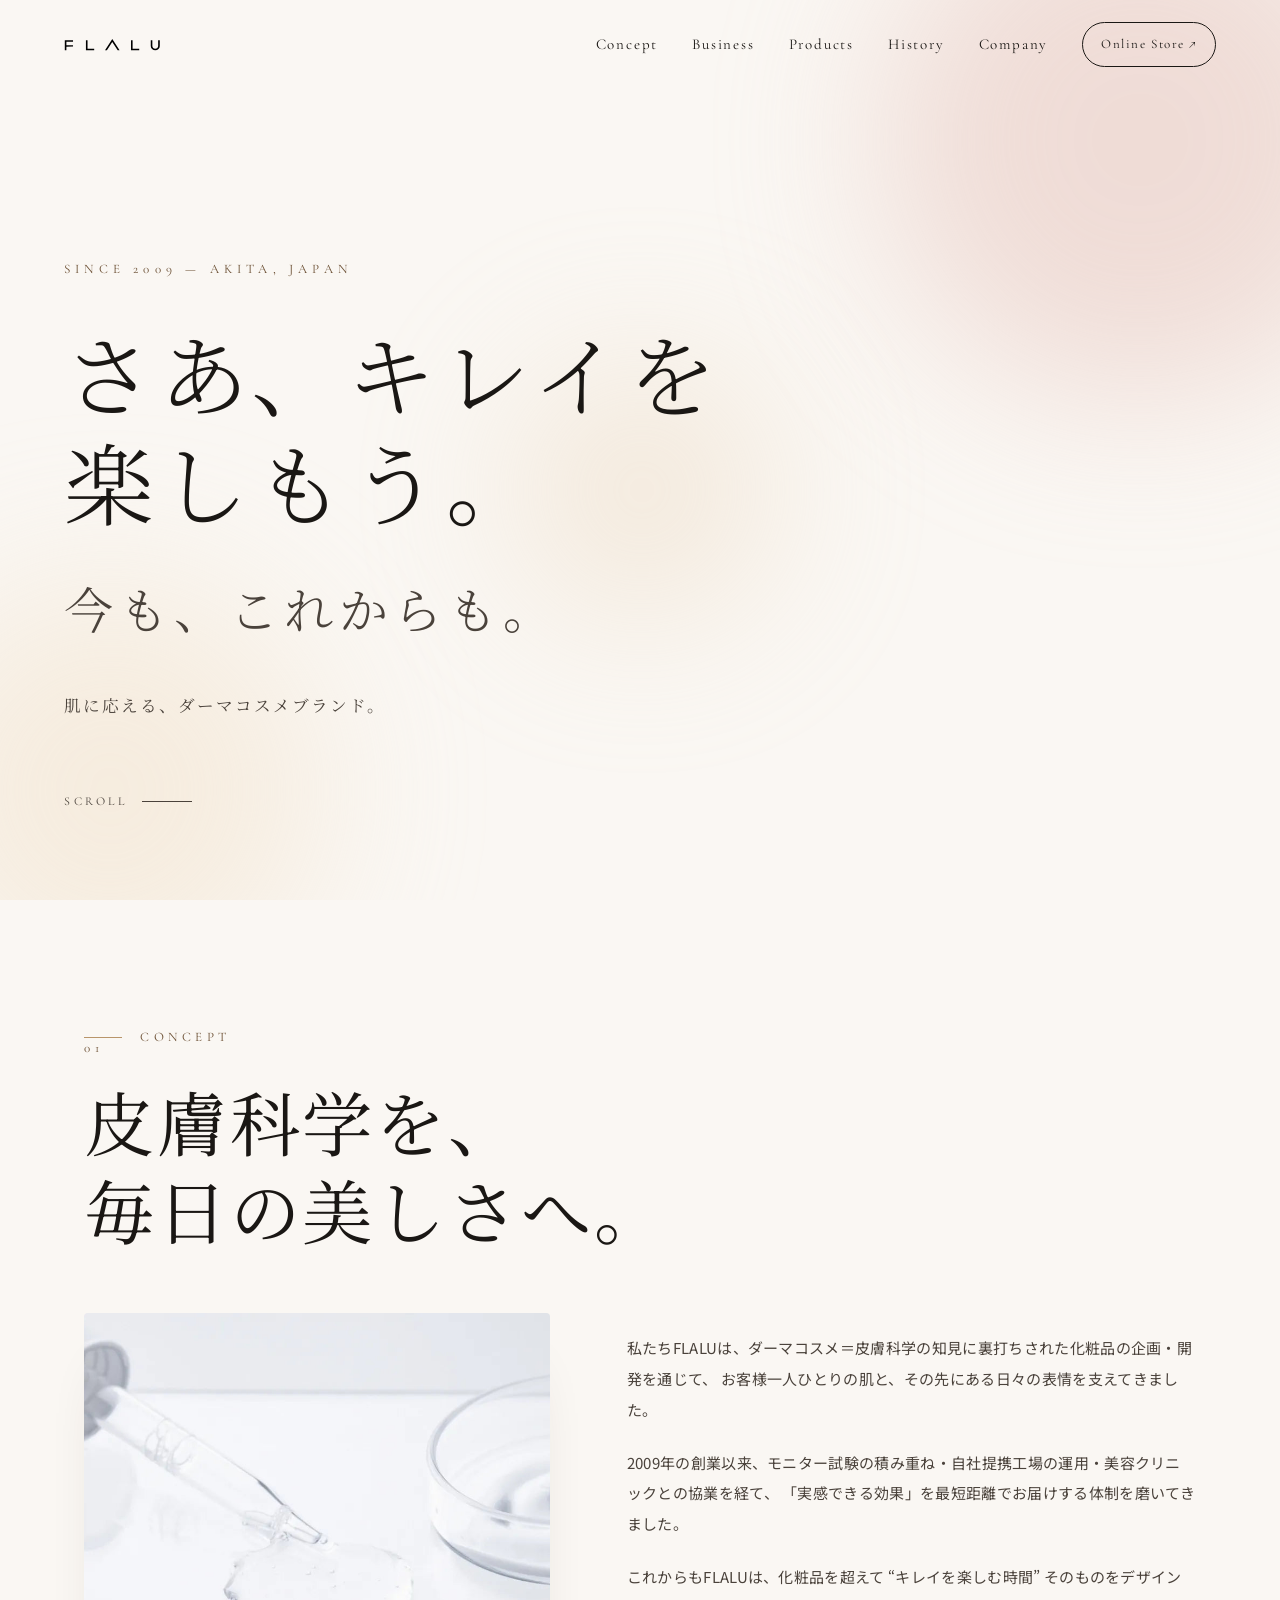
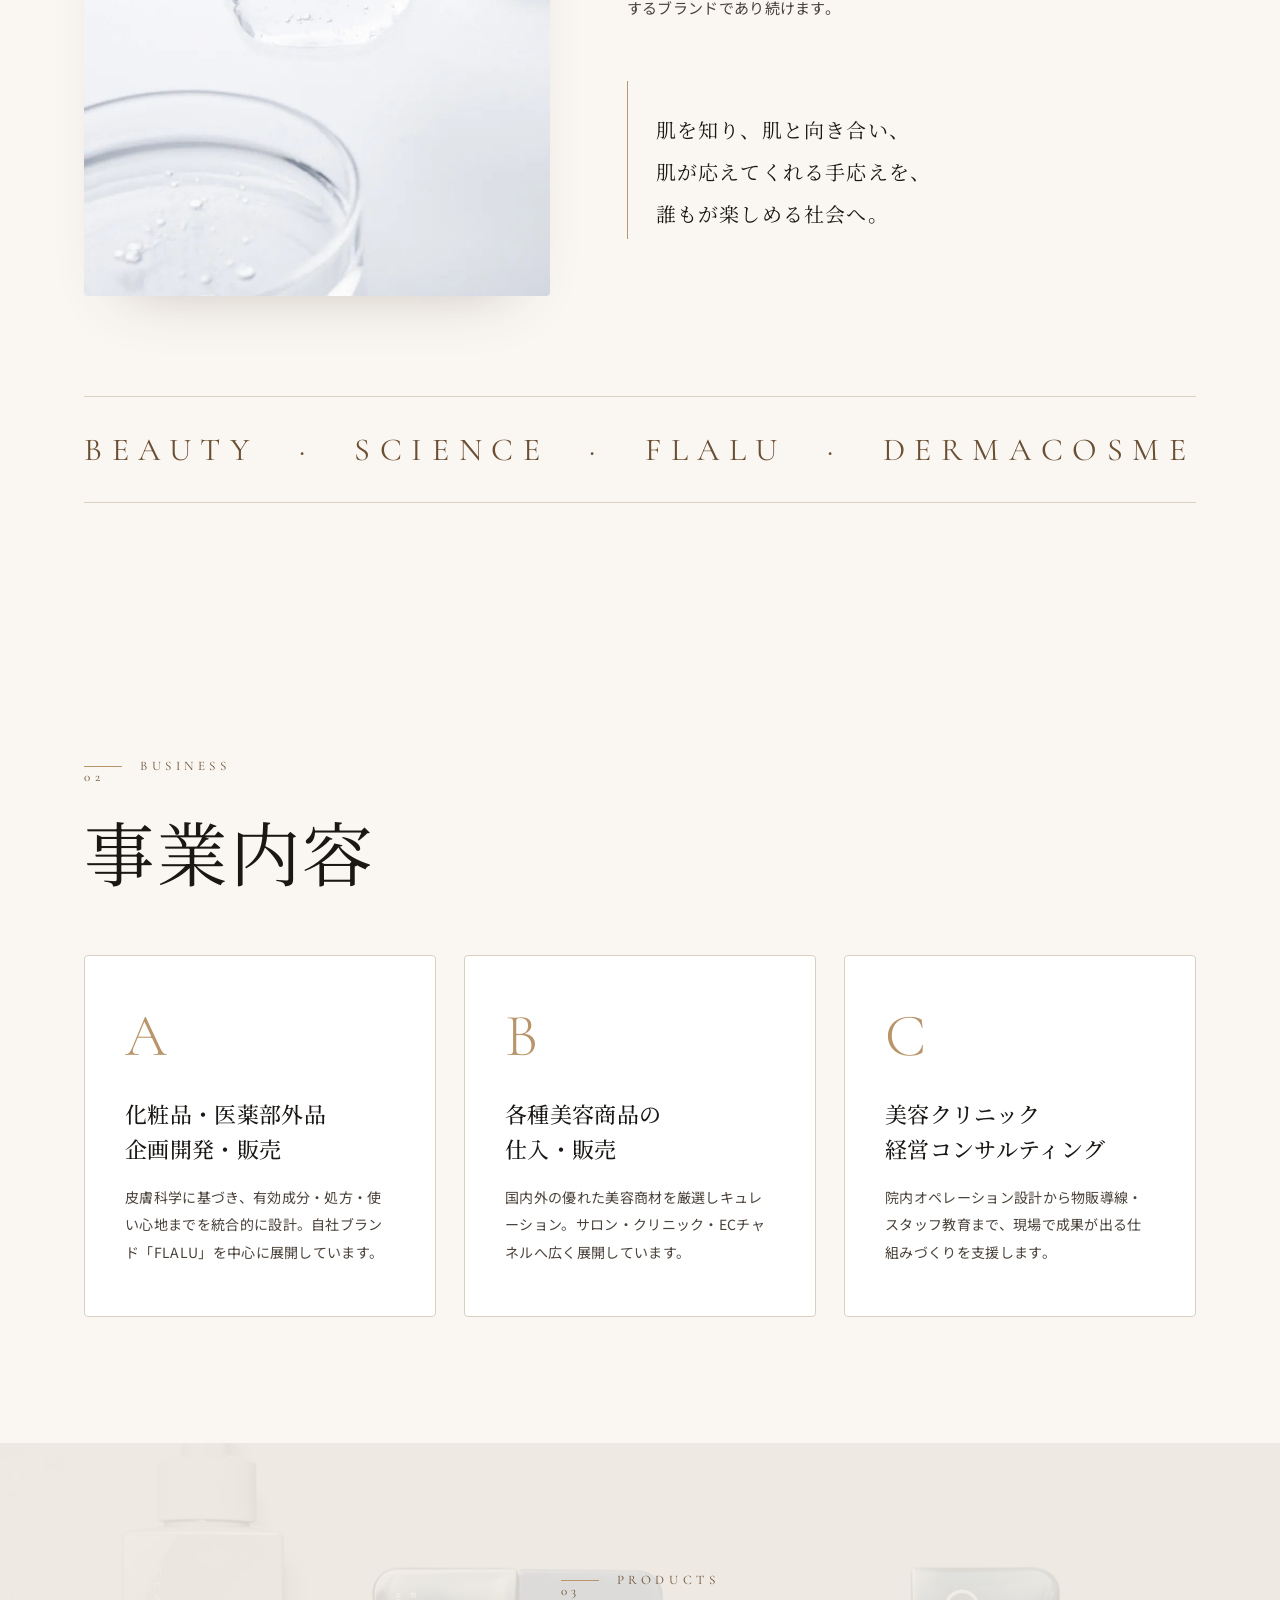
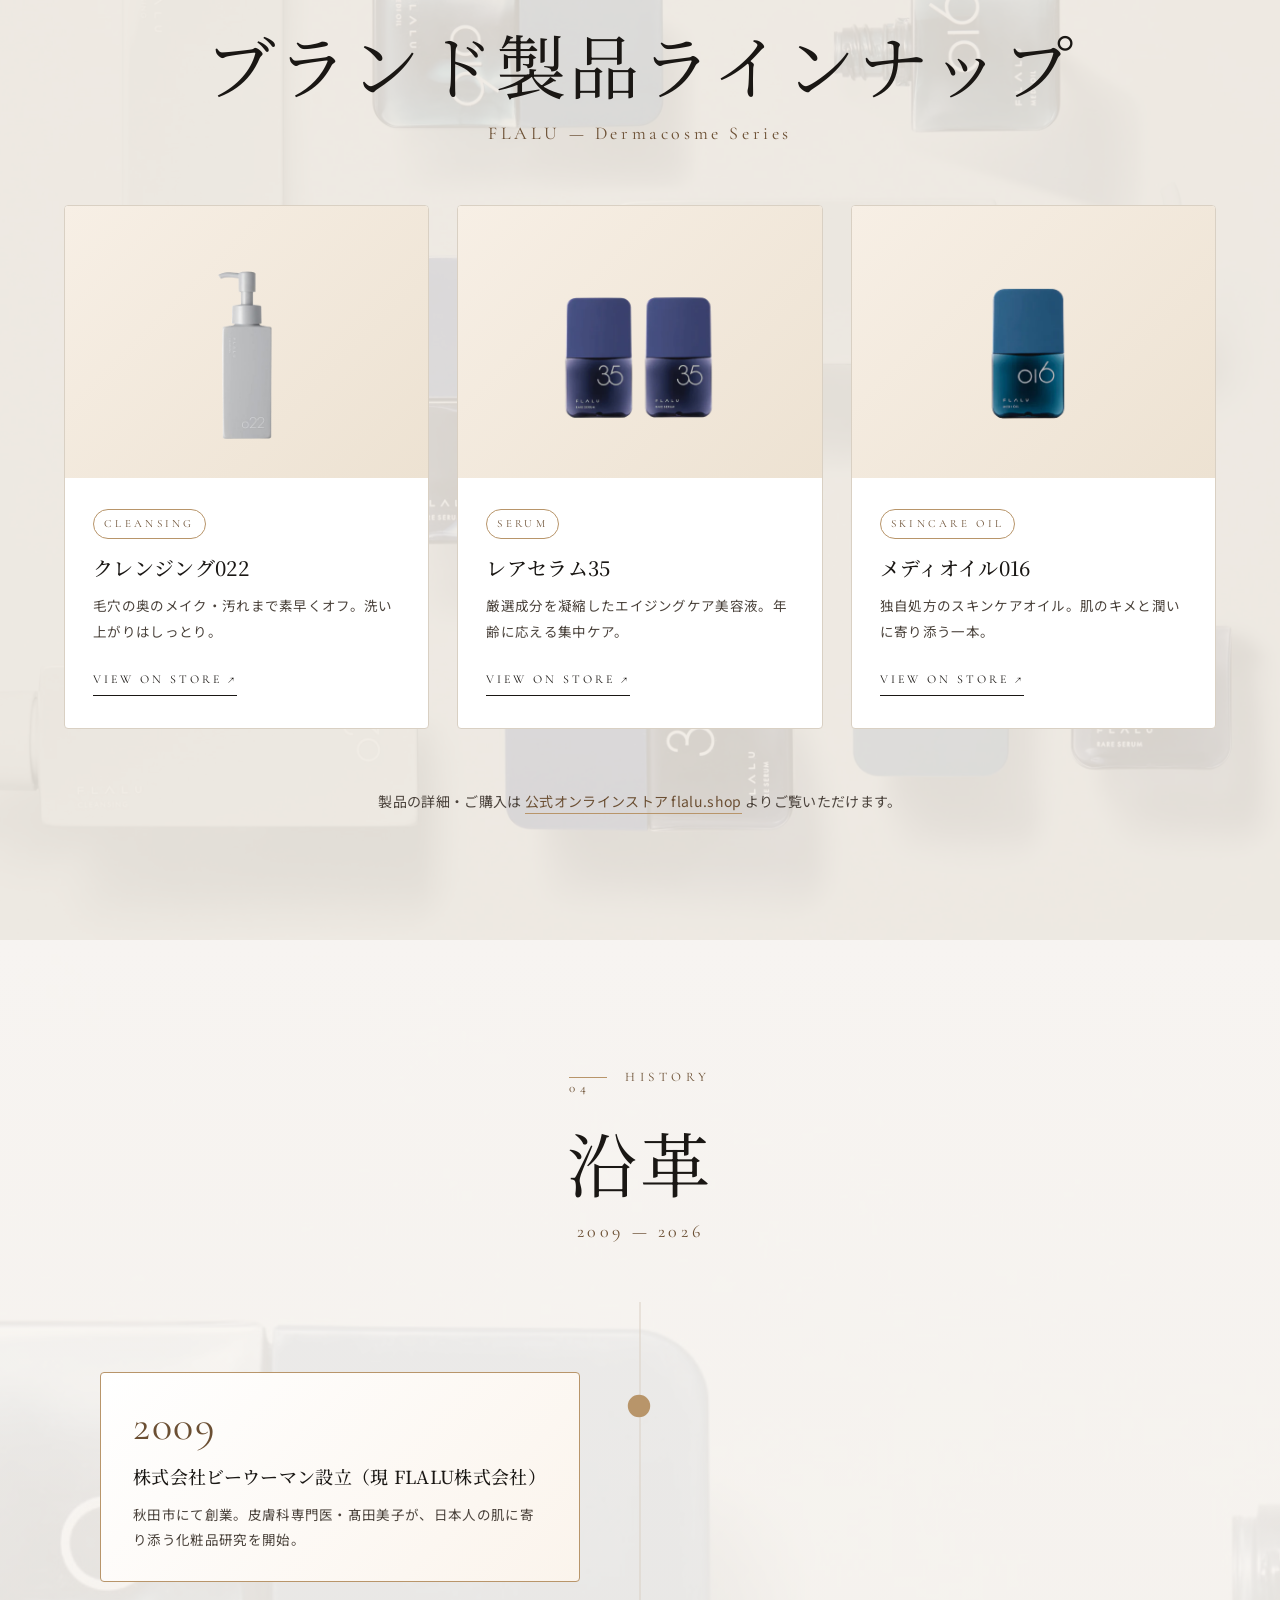
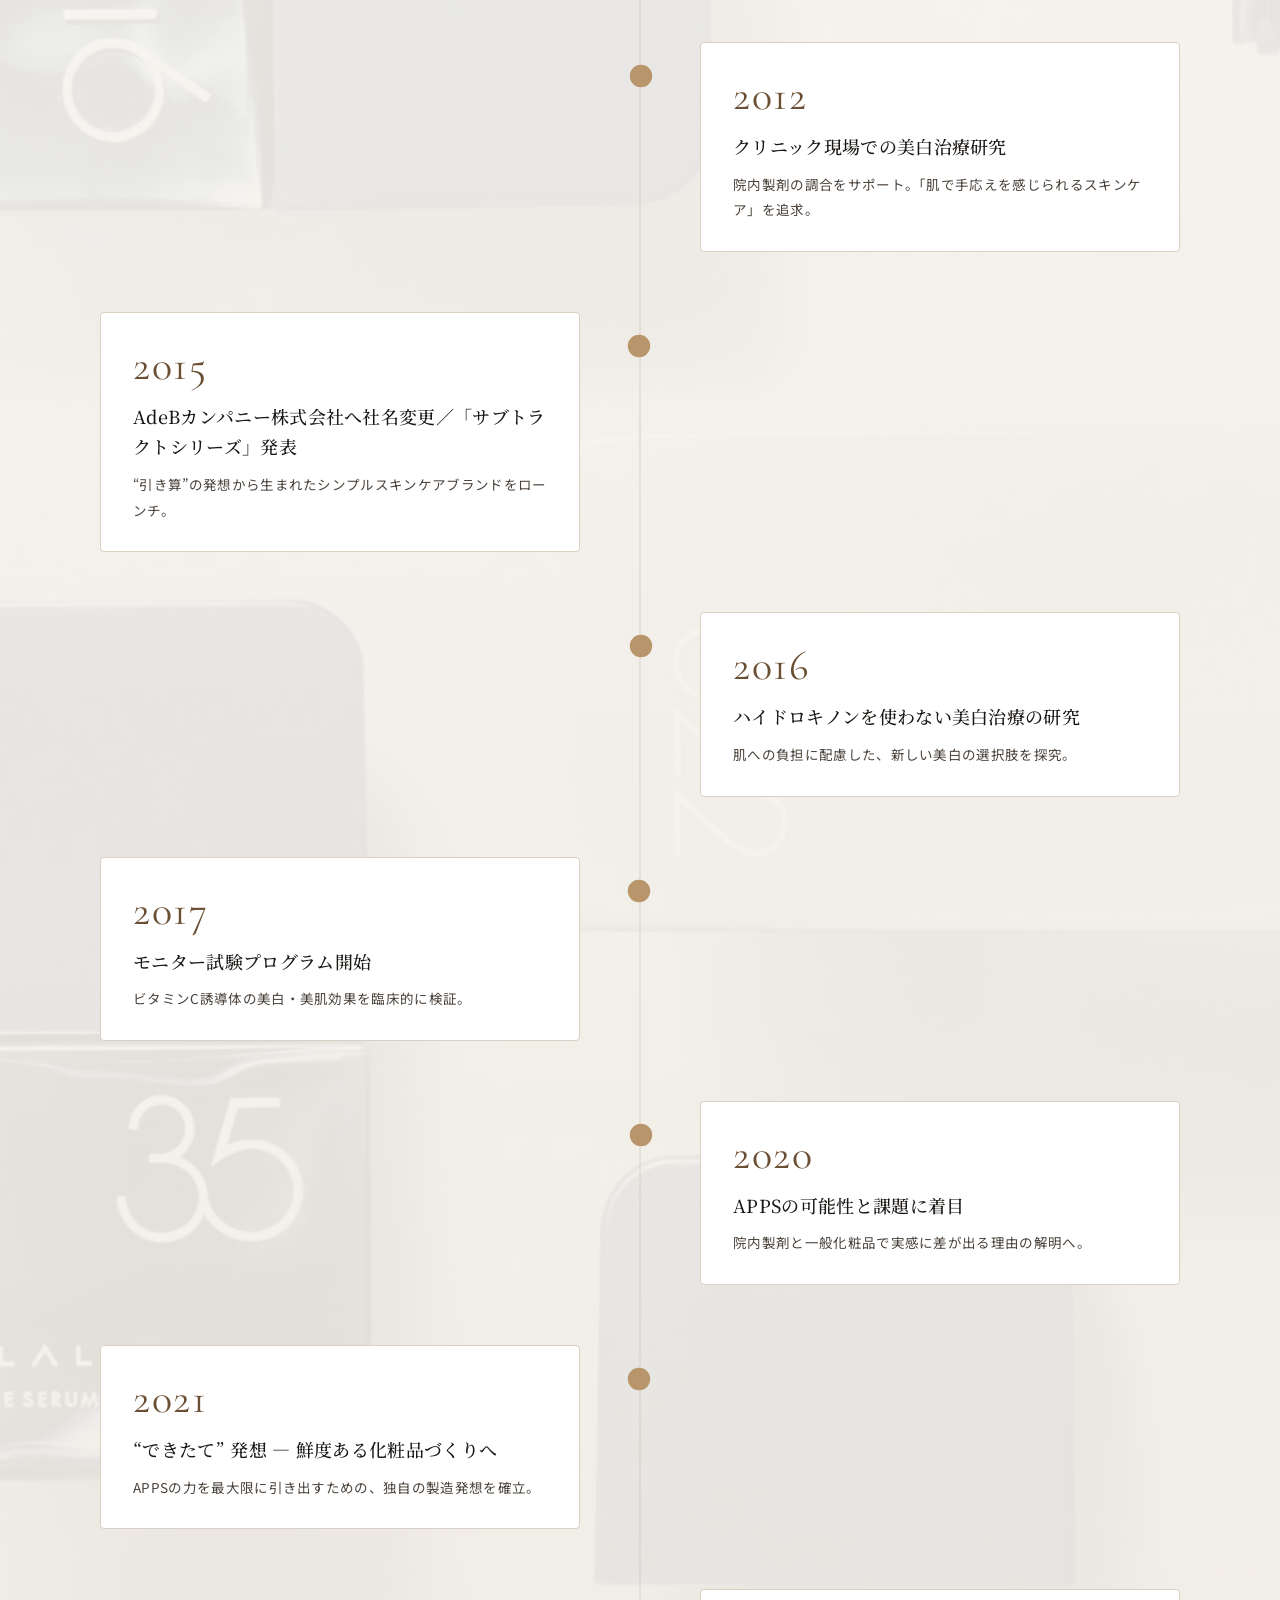
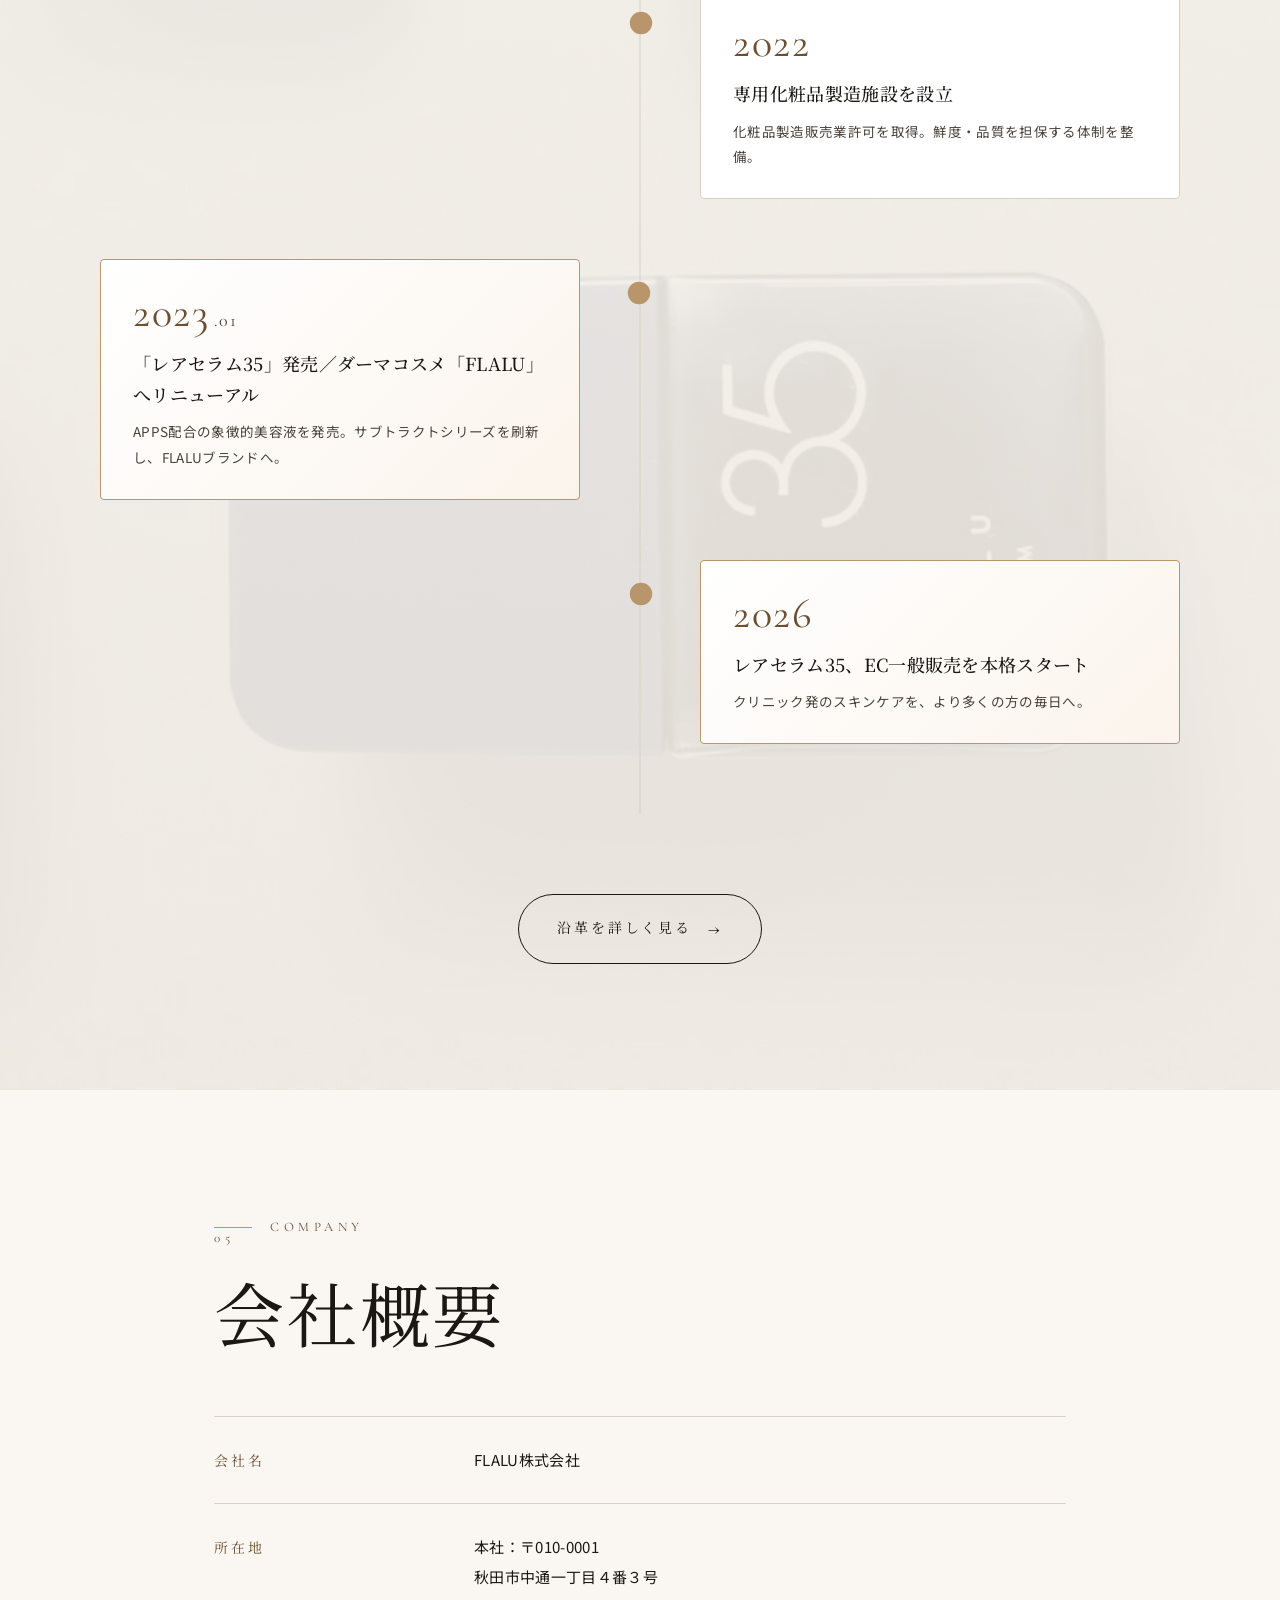
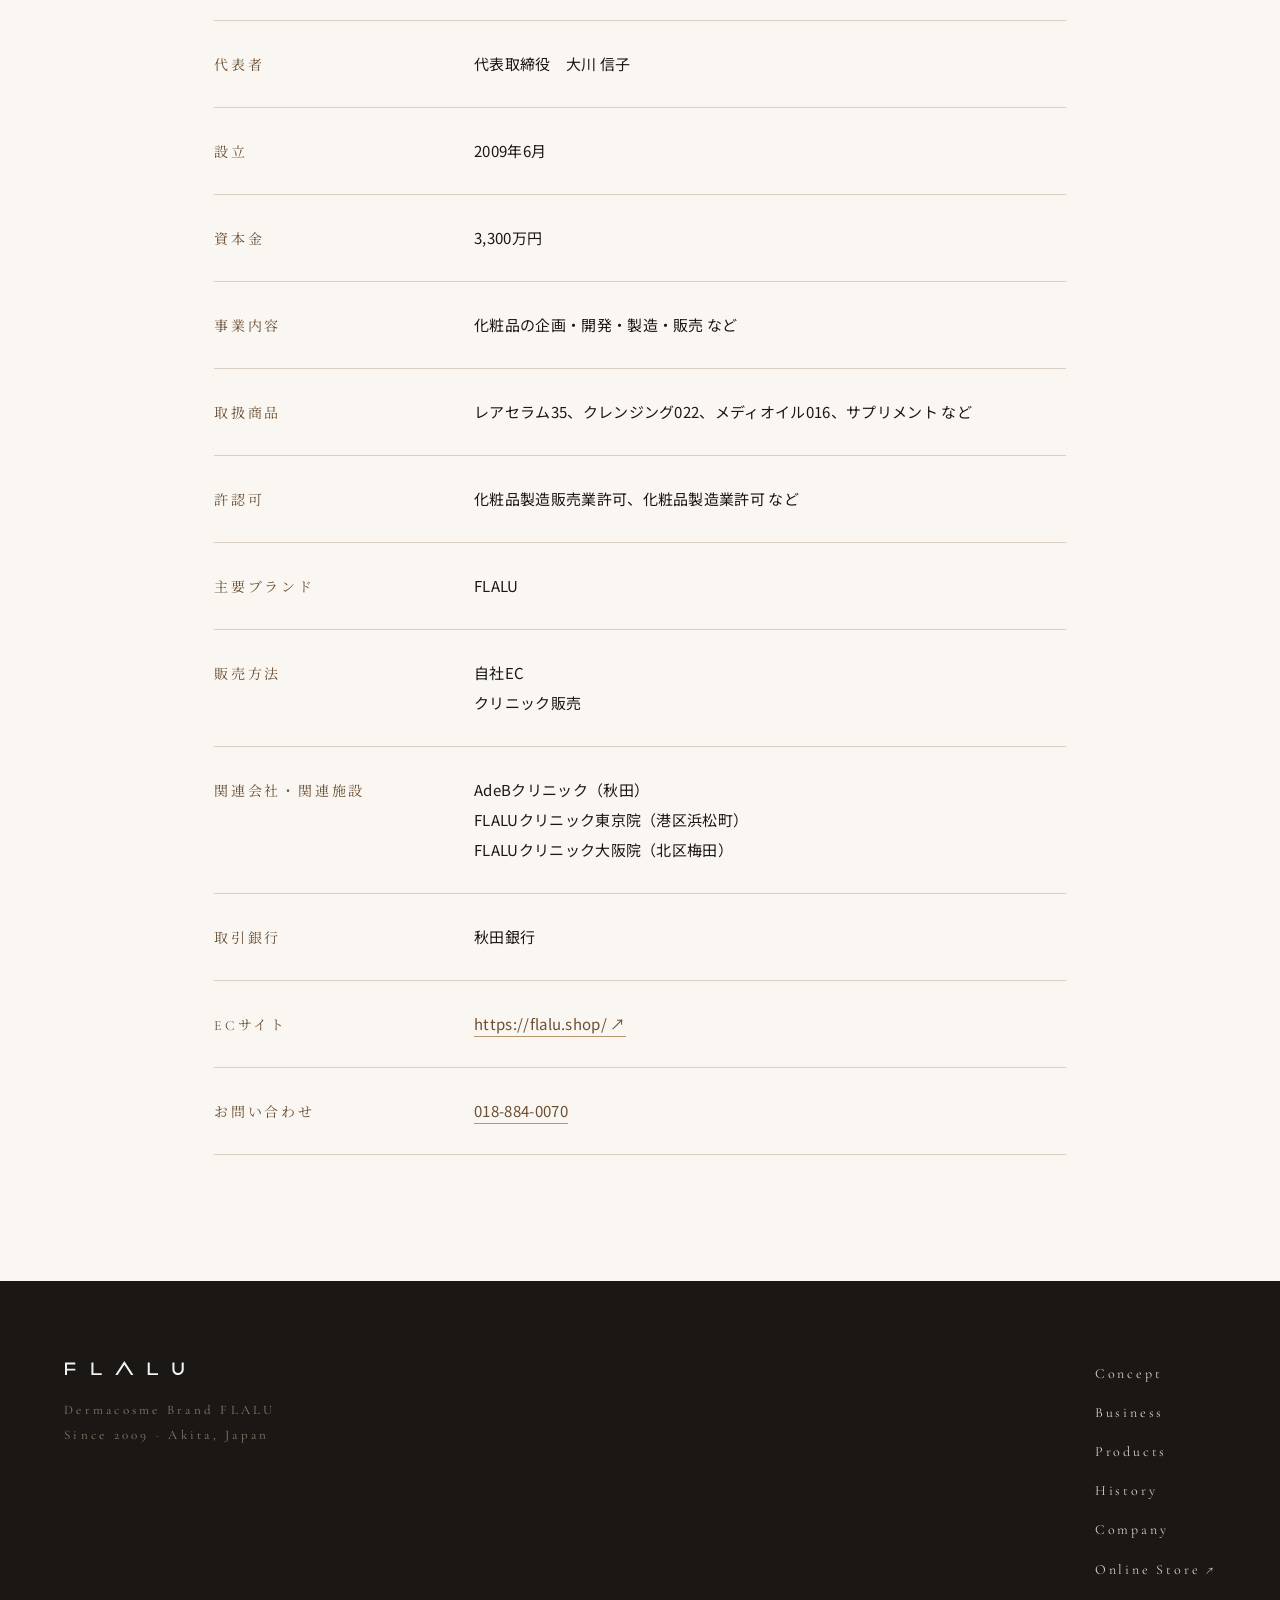
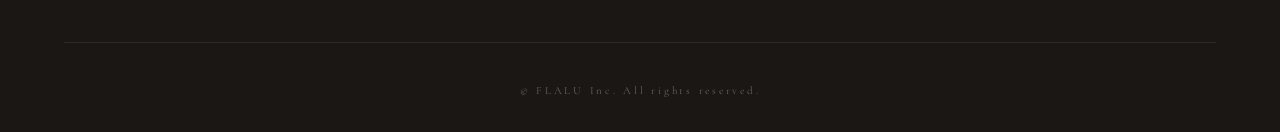
==== commit 95c21f0c: "Rebuild top timeline to match official chronology; sync history page text" ====
--- a/index.html
+++ b/index.html
@@ -230,80 +230,73 @@
     <div class="timeline-line"><div class="timeline-line-fill" id="timelineFill"></div></div>
 
     <div class="t-item left">
-      <div class="t-card">
-        <div class="t-year">2009<small>.06</small></div>
-        <h4>AdeBカンパニー株式会社 設立</h4>
-        <p>秋田市にて創業。美容領域での挑戦が始まる。</p>
-      </div>
-    </div>
-    <div class="t-item right">
-      <div class="t-card">
-        <div class="t-year">2010</div>
-        <h4>モニター試験プログラム始動</h4>
-        <p>使用感・実感・継続性まで踏み込む独自試験を開始。</p>
-      </div>
-    </div>
-    <div class="t-item left">
+      <div class="t-card highlight">
+        <div class="t-year">2009</div>
+        <h4>株式会社ビーウーマン設立（現 FLALU株式会社）</h4>
+        <p>秋田市にて創業。皮膚科専門医・髙田美子が、日本人の肌に寄り添う化粧品研究を開始。</p>
+      </div>
+    </div>
+    <div class="t-item right">
       <div class="t-card">
         <div class="t-year">2012</div>
-        <h4>美容クリニック向けコンサル事業開始</h4>
-        <p>院内売上・オペレーション最適化の支援をスタート。</p>
-      </div>
-    </div>
-    <div class="t-item right">
-      <div class="t-card">
-        <div class="t-year">2014</div>
-        <h4>提携 化粧品製造工場 立ち上げ</h4>
-        <p>小ロット高品質な処方化を可能にする生産体制を構築。</p>
+        <h4>クリニック現場での美白治療研究</h4>
+        <p>院内製剤の調合をサポート。「肌で手応えを感じられるスキンケア」を追求。</p>
+      </div>
+    </div>
+    <div class="t-item left">
+      <div class="t-card">
+        <div class="t-year">2015</div>
+        <h4>AdeBカンパニー株式会社へ社名変更／「サブトラクトシリーズ」発表</h4>
+        <p>“引き算”の発想から生まれたシンプルスキンケアブランドをローンチ。</p>
+      </div>
+    </div>
+    <div class="t-item right">
+      <div class="t-card">
+        <div class="t-year">2016</div>
+        <h4>ハイドロキノンを使わない美白治療の研究</h4>
+        <p>肌への負担に配慮した、新しい美白の選択肢を探究。</p>
+      </div>
+    </div>
+    <div class="t-item left">
+      <div class="t-card">
+        <div class="t-year">2017</div>
+        <h4>モニター試験プログラム開始</h4>
+        <p>ビタミンC誘導体の美白・美肌効果を臨床的に検証。</p>
+      </div>
+    </div>
+    <div class="t-item right">
+      <div class="t-card">
+        <div class="t-year">2020</div>
+        <h4>APPSの可能性と課題に着目</h4>
+        <p>院内製剤と一般化粧品で実感に差が出る理由の解明へ。</p>
+      </div>
+    </div>
+    <div class="t-item left">
+      <div class="t-card">
+        <div class="t-year">2021</div>
+        <h4>“できたて” 発想 — 鮮度ある化粧品づくりへ</h4>
+        <p>APPSの力を最大限に引き出すための、独自の製造発想を確立。</p>
+      </div>
+    </div>
+    <div class="t-item right">
+      <div class="t-card">
+        <div class="t-year">2022</div>
+        <h4>専用化粧品製造施設を設立</h4>
+        <p>化粧品製造販売業許可を取得。鮮度・品質を担保する体制を整備。</p>
       </div>
     </div>
     <div class="t-item left">
       <div class="t-card highlight">
-        <div class="t-year">2016</div>
-        <h4>ダーマコスメ「FLALU」事業スタート</h4>
-        <p>皮膚科学を起点としたブランドFLALUが誕生。</p>
-      </div>
-    </div>
-    <div class="t-item right">
-      <div class="t-card">
-        <div class="t-year">2018</div>
-        <h4>クレンジング022 販売開始</h4>
-        <p>ブランドの基幹アイテムとなるクレンジングをローンチ。</p>
-      </div>
-    </div>
-    <div class="t-item left">
-      <div class="t-card">
-        <div class="t-year">2020</div>
-        <h4>メディオイル016 販売開始</h4>
-        <p>独自設計のスキンケアオイルが多くの支持を獲得。</p>
+        <div class="t-year">2023<small>.01</small></div>
+        <h4>「レアセラム35」発売／ダーマコスメ「FLALU」へリニューアル</h4>
+        <p>APPS配合の象徴的美容液を発売。サブトラクトシリーズを刷新し、FLALUブランドへ。</p>
       </div>
     </div>
     <div class="t-item right">
       <div class="t-card highlight">
-        <div class="t-year">2021<small>.10</small></div>
-        <h4>FLALU株式会社へ社名変更</h4>
-        <p>ブランドと企業を一体化し、新たなフェーズへ。</p>
-      </div>
-    </div>
-    <div class="t-item left">
-      <div class="t-card">
-        <div class="t-year">2023</div>
-        <h4>公式オンラインストア本格展開</h4>
-        <p>flalu.shop を中心にD2C体験を強化。</p>
-      </div>
-    </div>
-    <div class="t-item right">
-      <div class="t-card">
-        <div class="t-year">2024</div>
-        <h4>クリニック導入チャネル拡大</h4>
-        <p>全国の美容医療現場でFLALU製品の取扱いが拡大。</p>
-      </div>
-    </div>
-    <div class="t-item left">
-      <div class="t-card">
         <div class="t-year">2026</div>
-        <h4>新ブランドライン拡充／次の10年へ</h4>
-        <p>テクノロジー × 皮膚科学で、次世代のキレイを設計する。</p>
+        <h4>レアセラム35、EC一般販売を本格スタート</h4>
+        <p>クリニック発のスキンケアを、より多くの方の毎日へ。</p>
       </div>
     </div>
   </div>
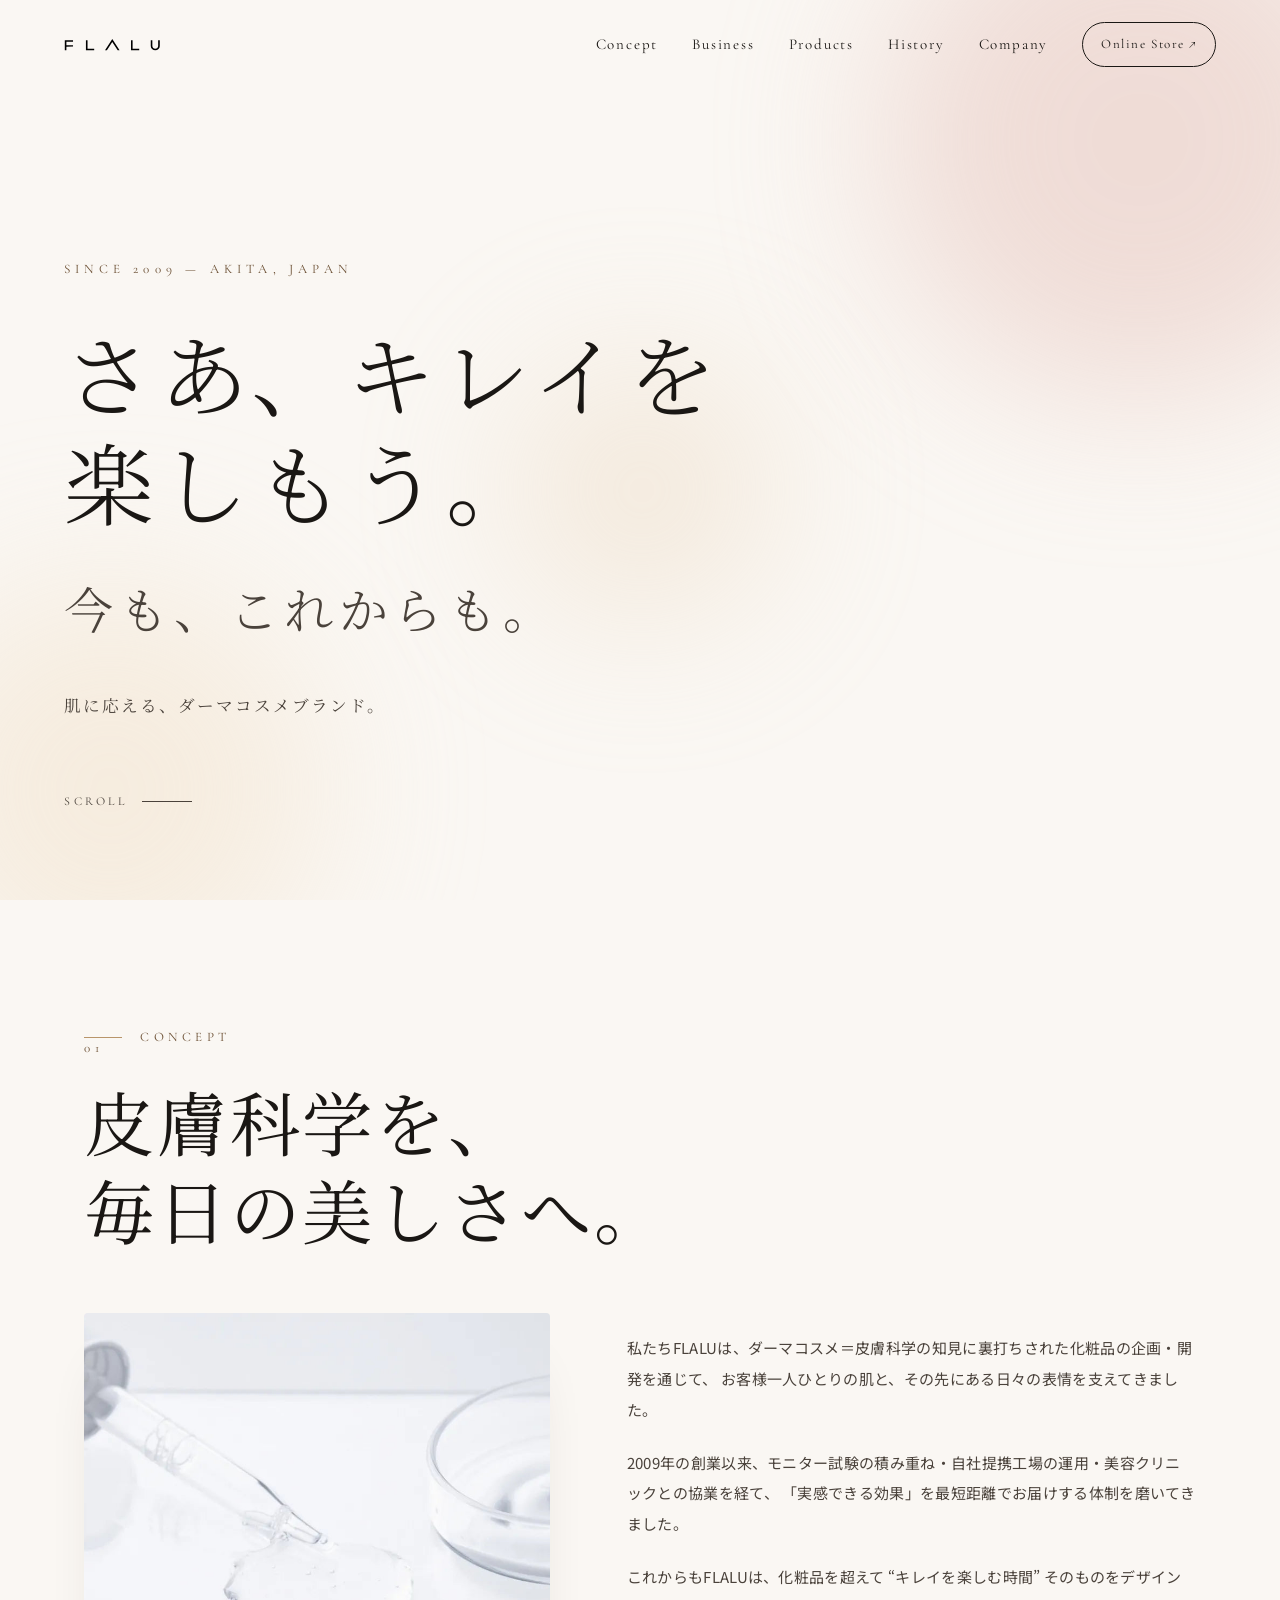
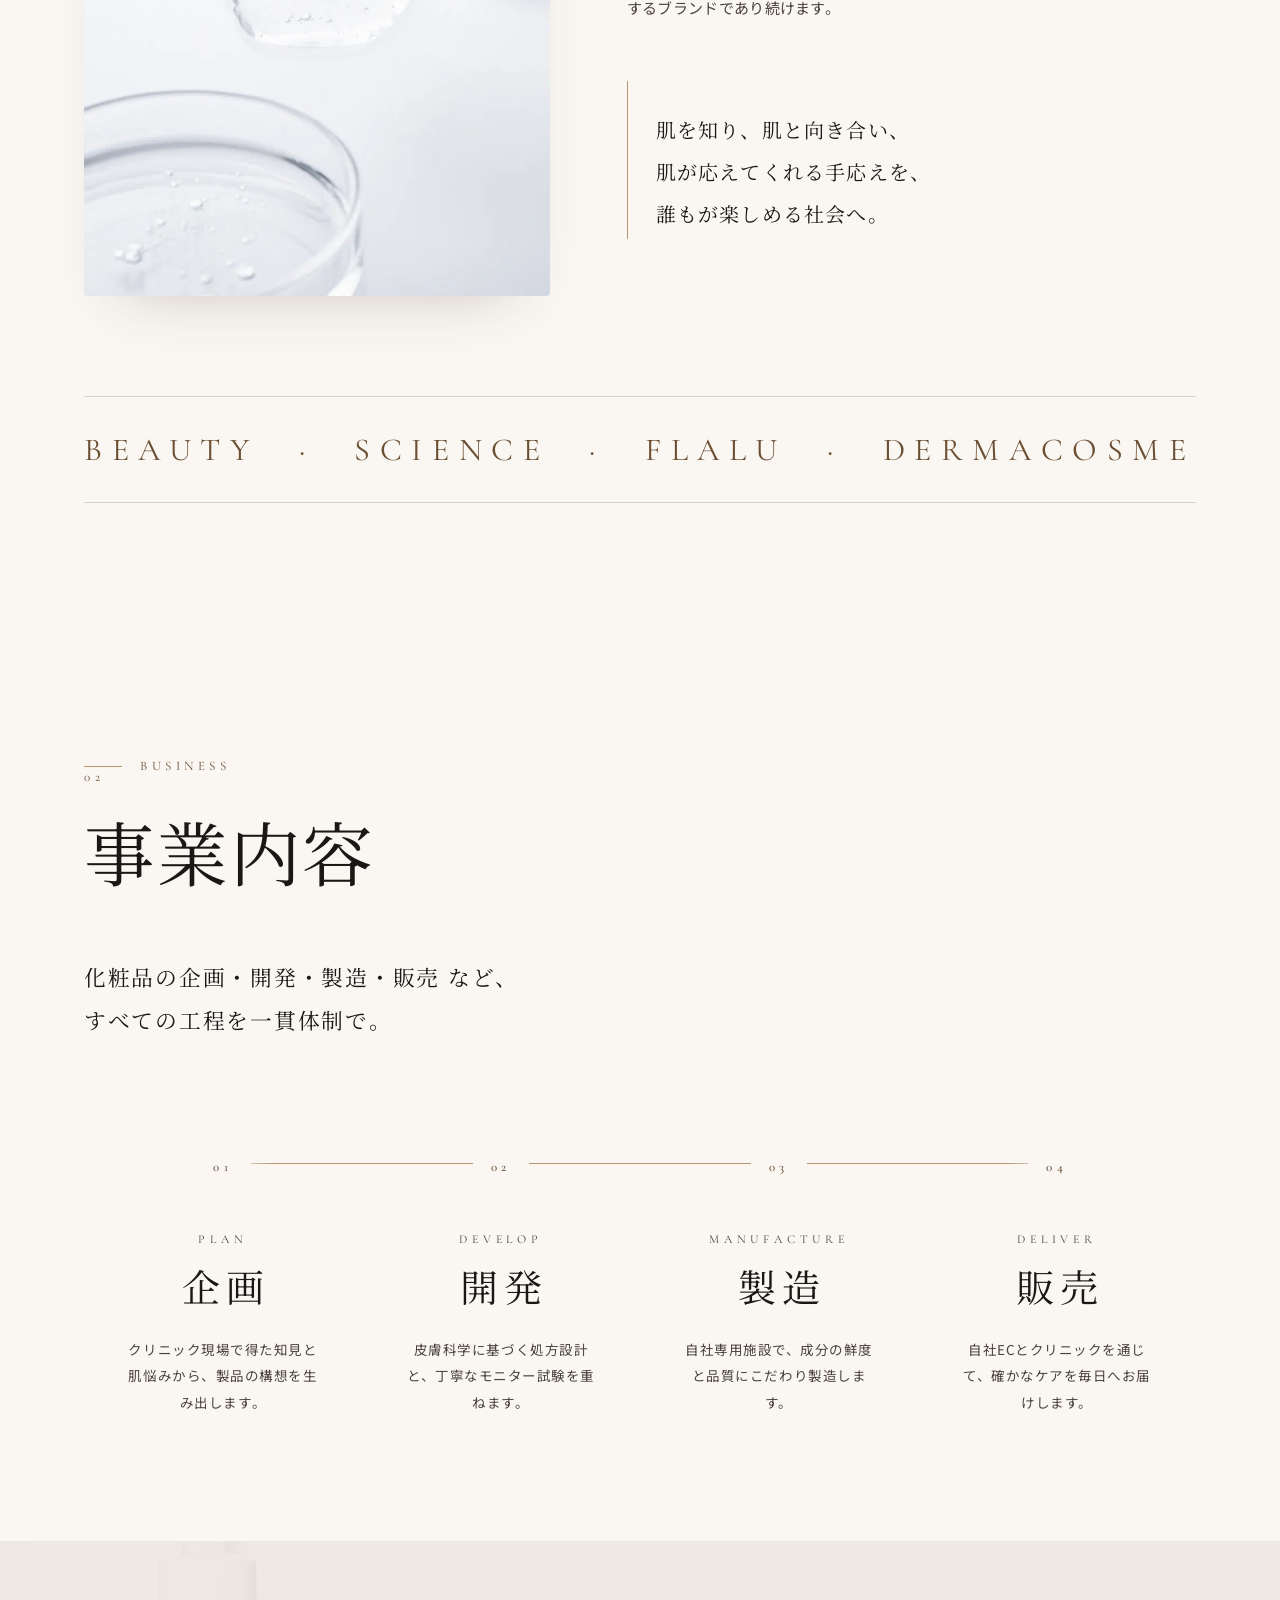
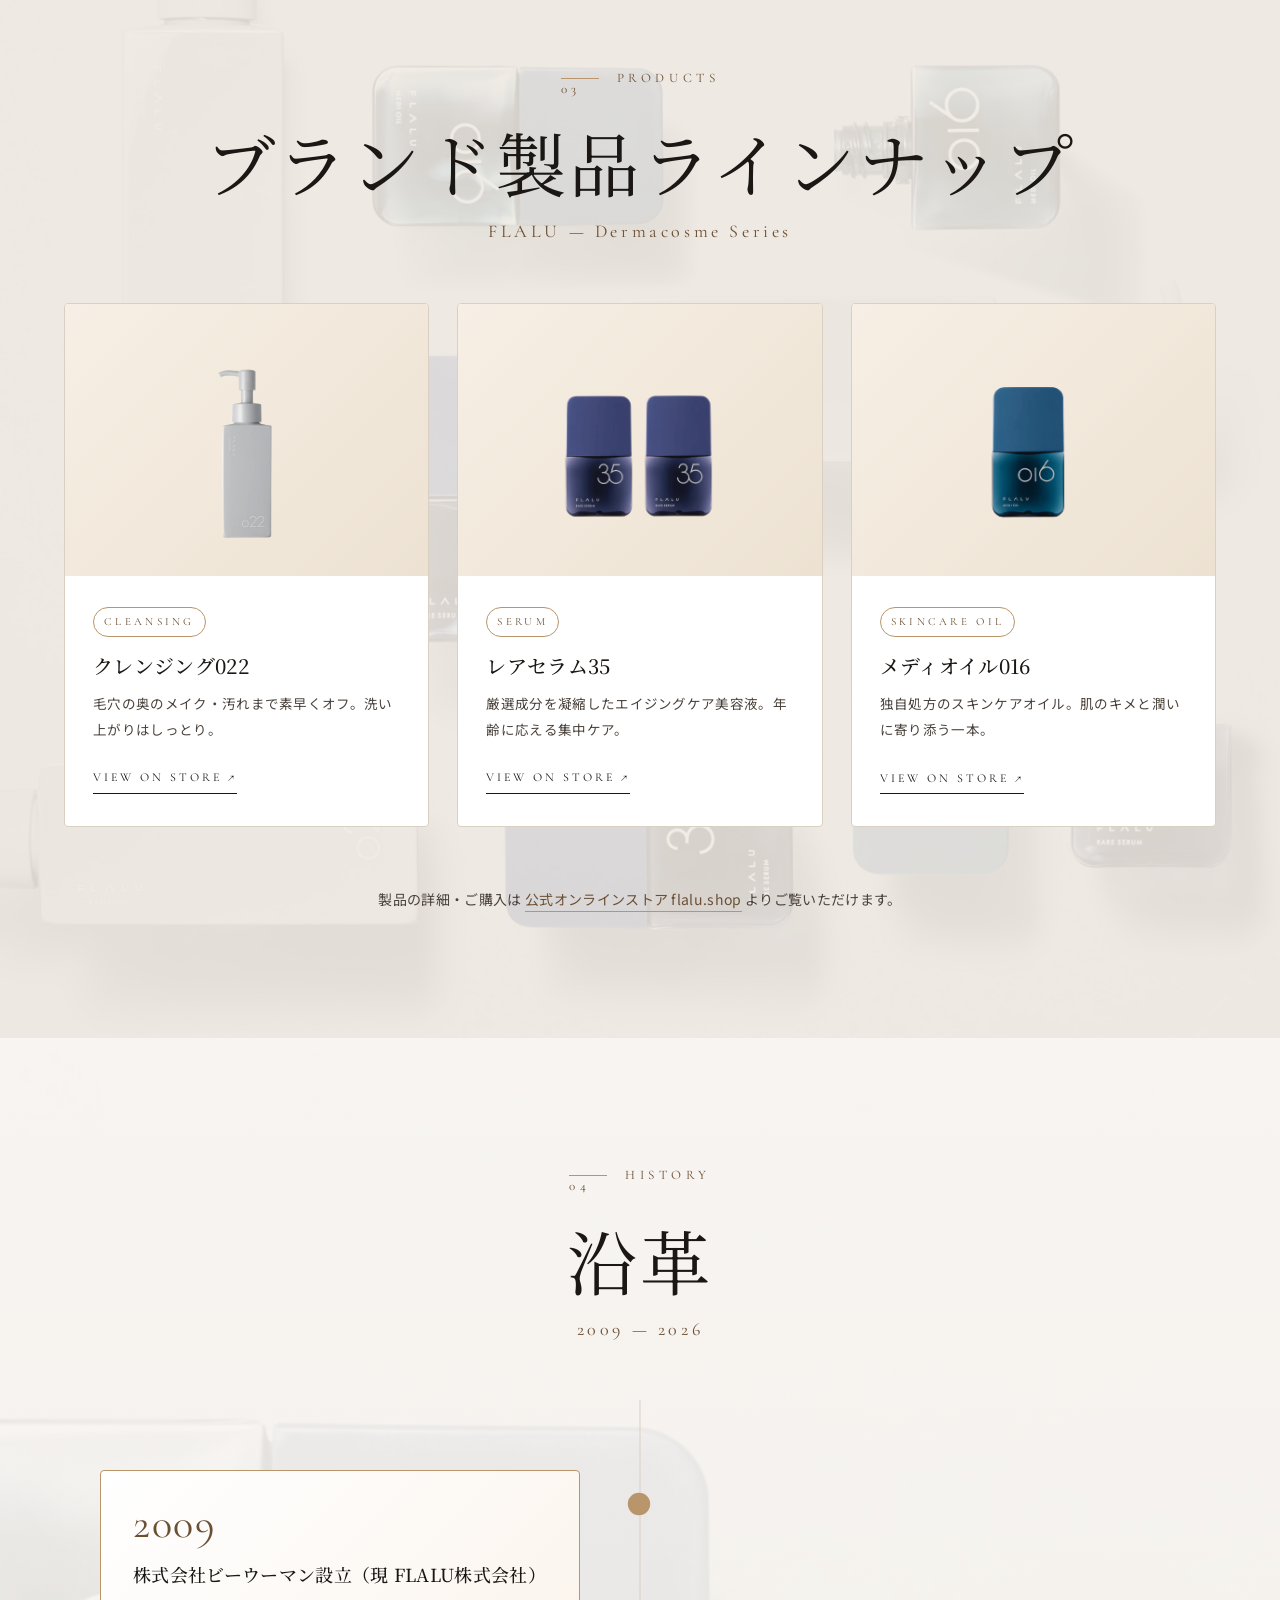
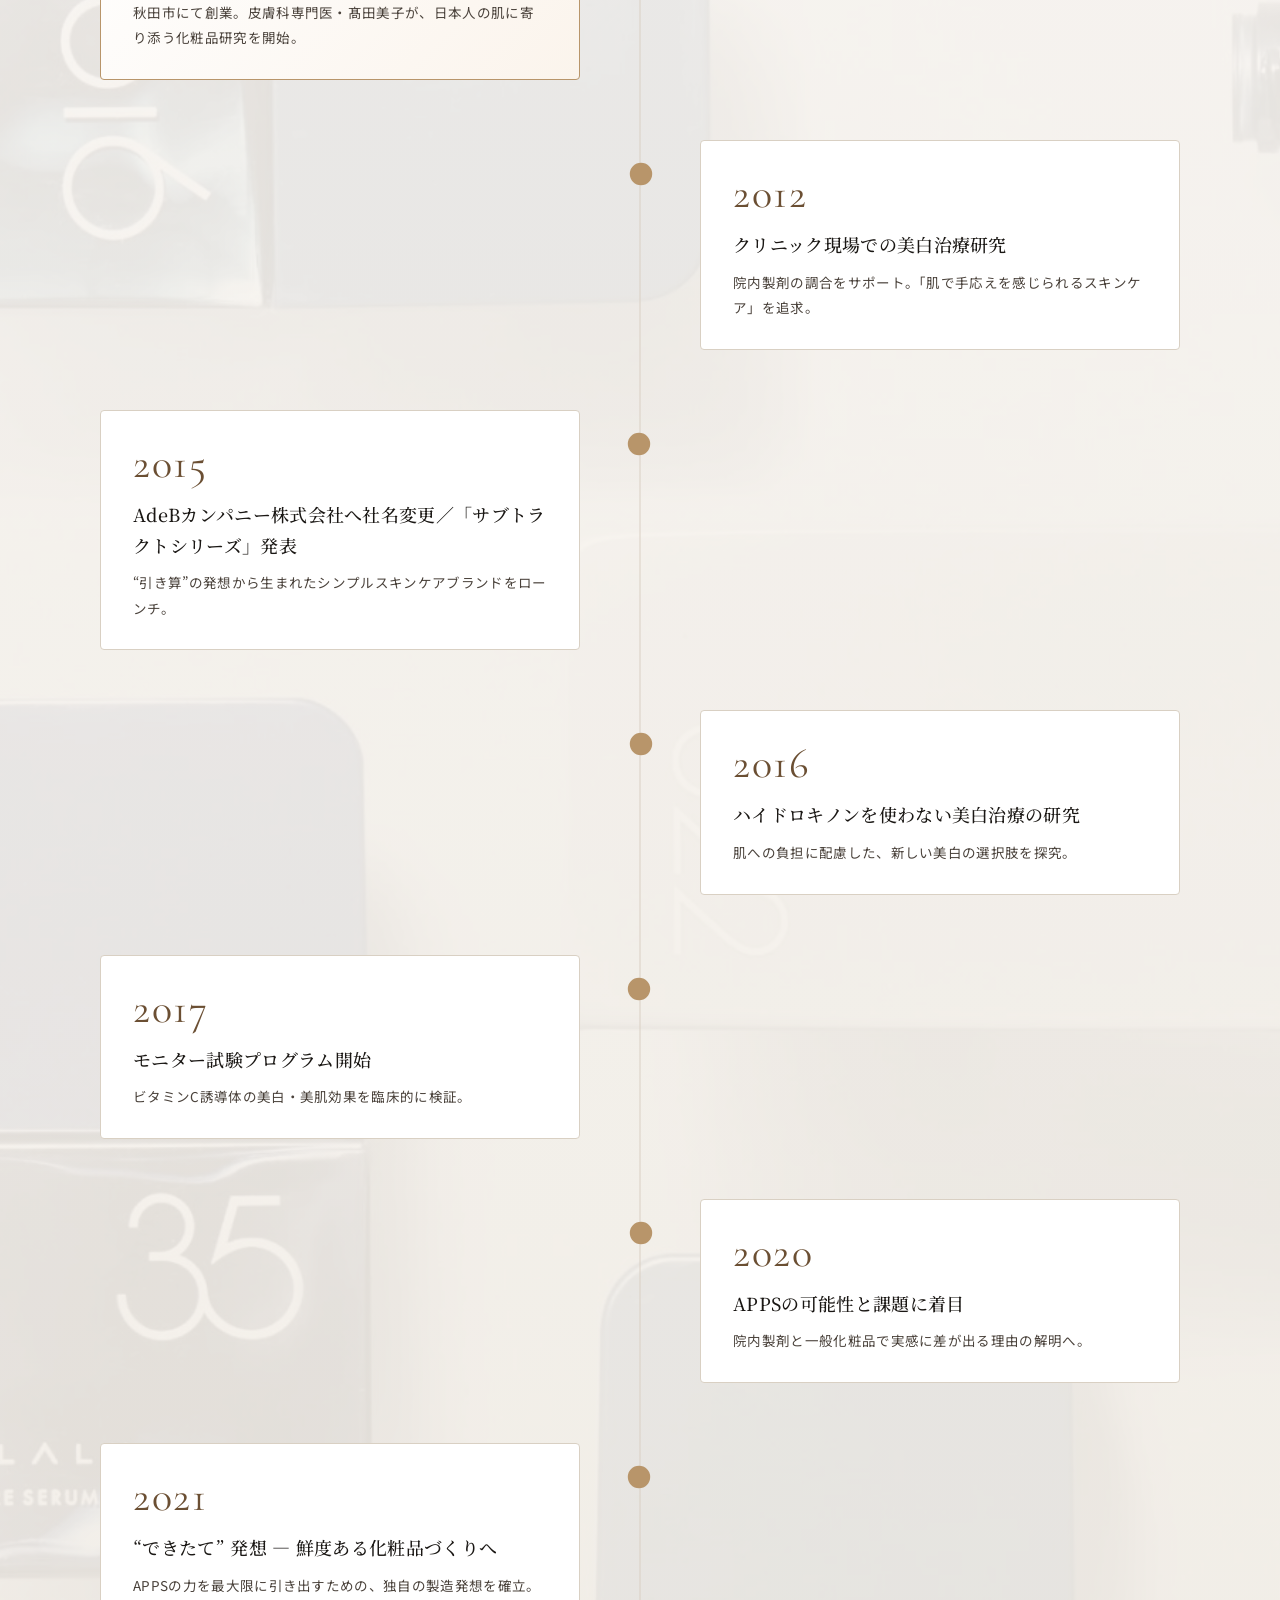
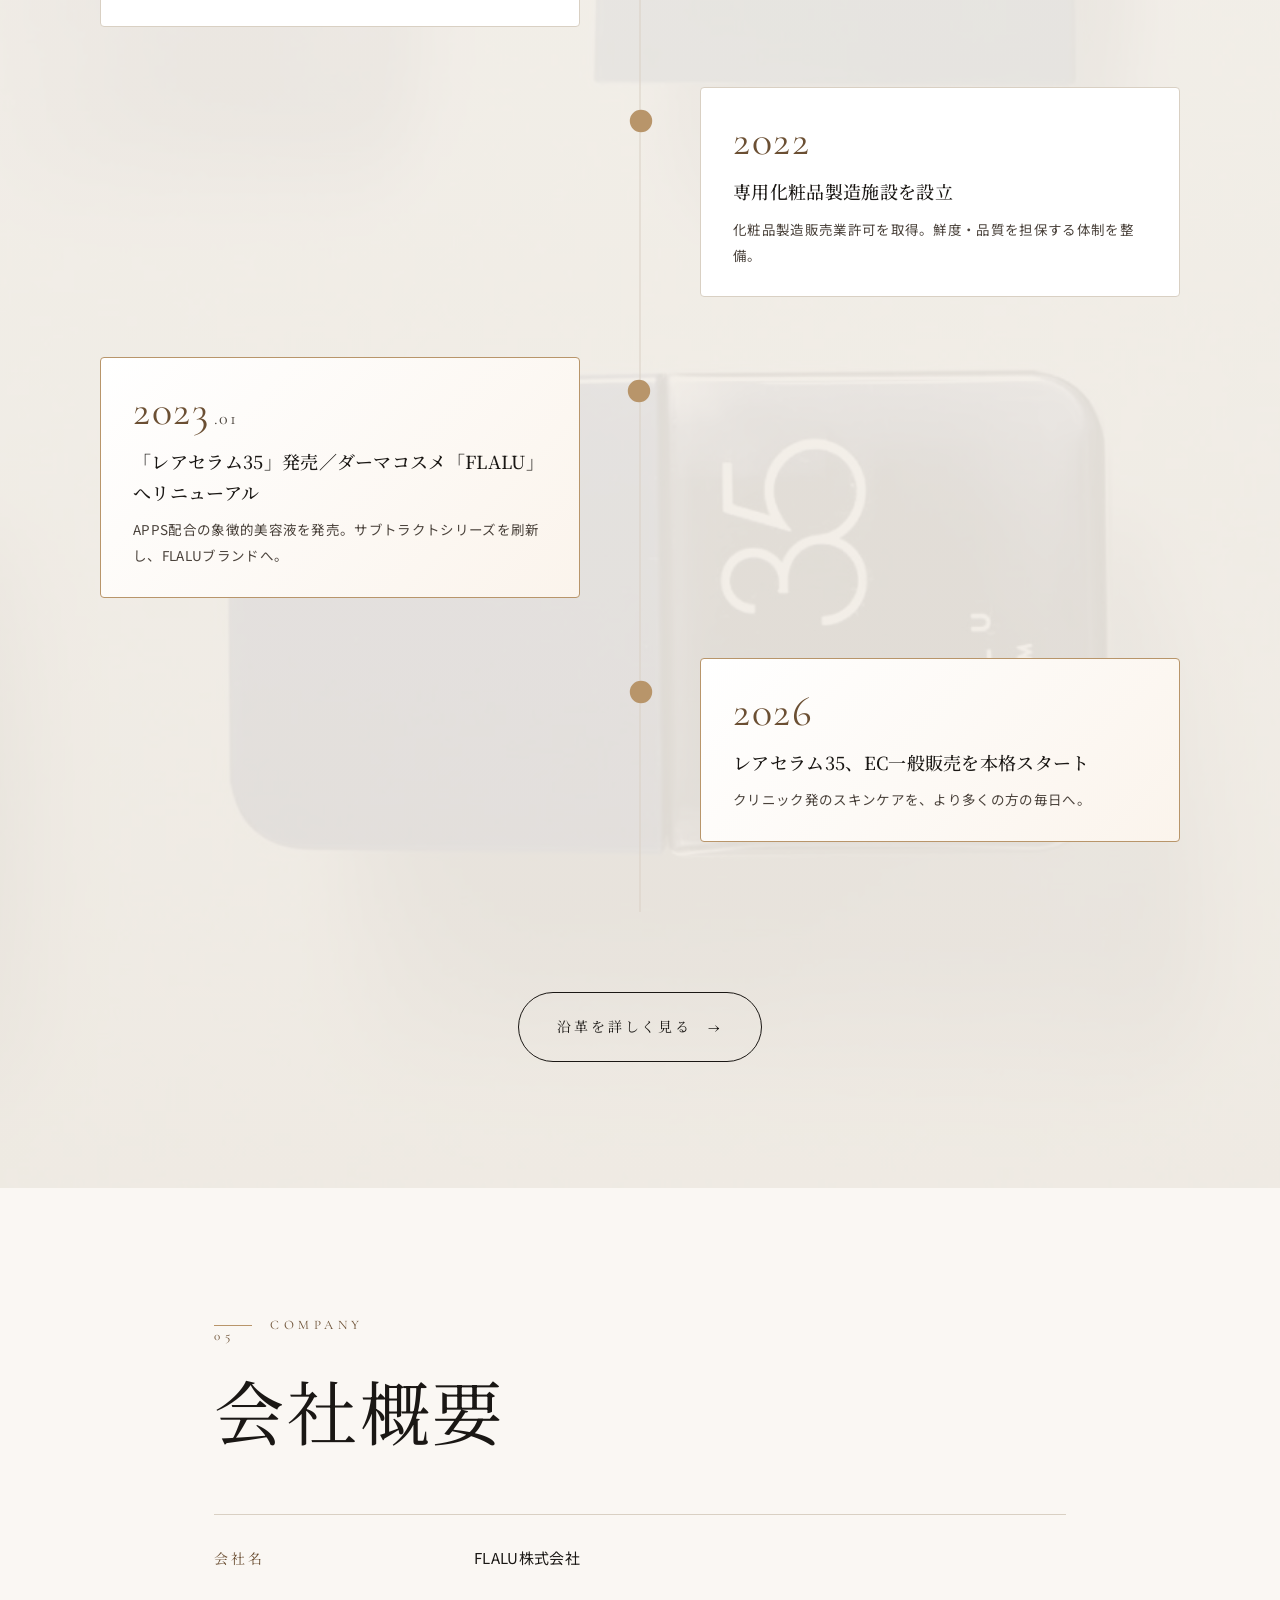
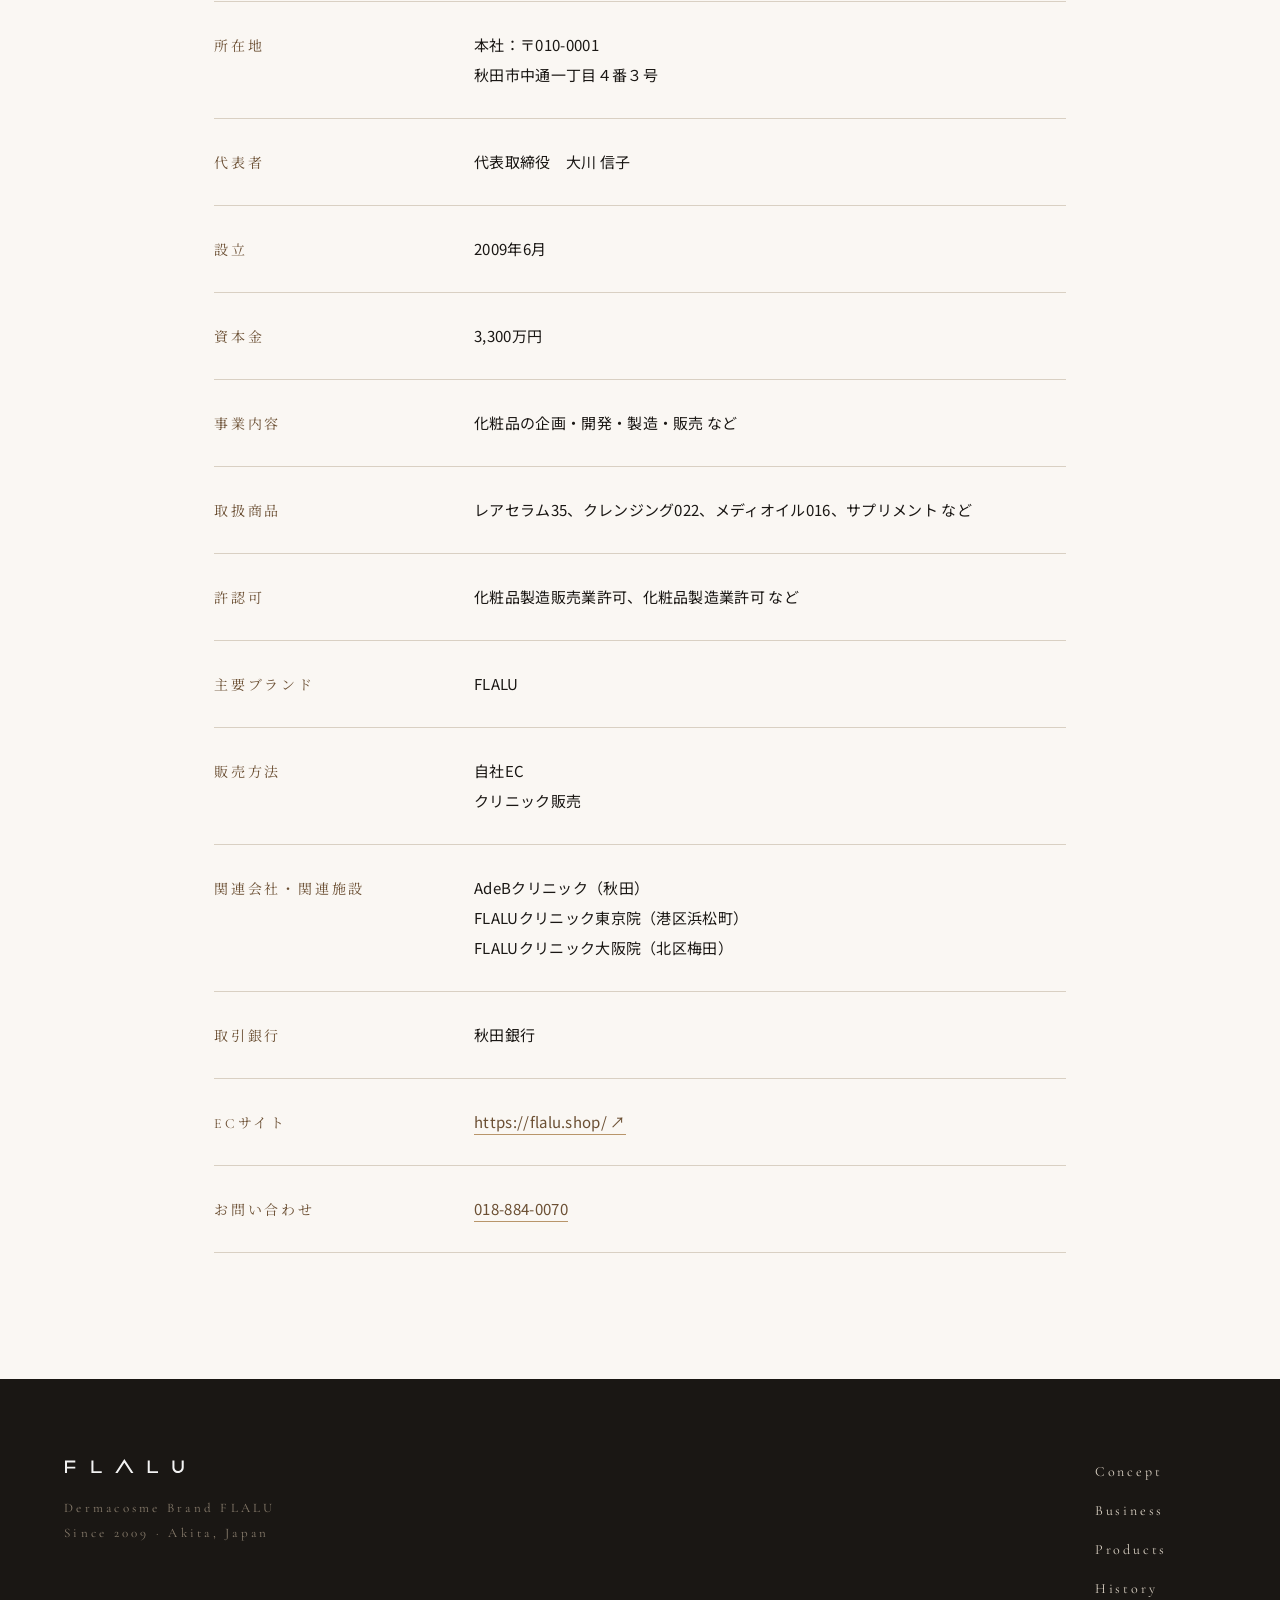
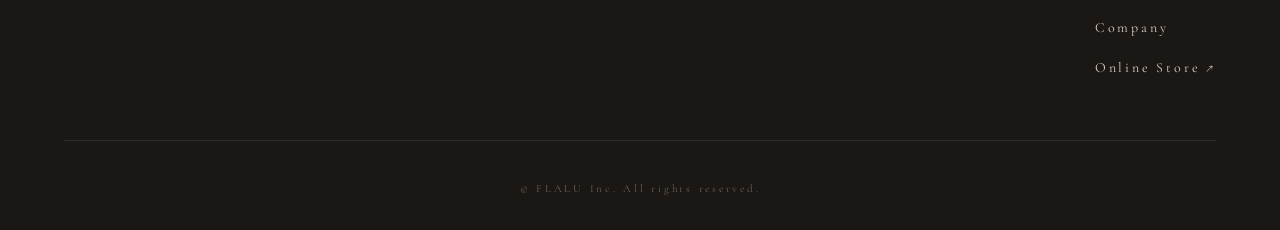
==== commit 403005b9: "Redesign Business section as 4-step process flow (Plan/Develop/Manufacture/Deliver)" ====
--- a/index.html
+++ b/index.html
@@ -126,22 +126,41 @@
   <h2 class="section-heading" data-reveal>
     事業内容
   </h2>
-  <div class="business-grid">
-    <article class="biz-card" data-reveal>
-      <div class="biz-num">A</div>
-      <h3>化粧品・医薬部外品<br />企画開発・販売</h3>
-      <p>皮膚科学に基づき、有効成分・処方・使い心地までを統合的に設計。自社ブランド「FLALU」を中心に展開しています。</p>
-    </article>
-    <article class="biz-card" data-reveal data-delay="120">
-      <div class="biz-num">B</div>
-      <h3>各種美容商品の<br />仕入・販売</h3>
-      <p>国内外の優れた美容商材を厳選しキュレーション。サロン・クリニック・ECチャネルへ広く展開しています。</p>
-    </article>
-    <article class="biz-card" data-reveal data-delay="240">
-      <div class="biz-num">C</div>
-      <h3>美容クリニック<br />経営コンサルティング</h3>
-      <p>院内オペレーション設計から物販導線・スタッフ教育まで、現場で成果が出る仕組みづくりを支援します。</p>
-    </article>
+  <p class="business-lead" data-reveal>
+    化粧品の企画・開発・製造・販売 など、<br />
+    すべての工程を一貫体制で。
+  </p>
+
+  <div class="business-flow" data-reveal>
+    <div class="flow-line" aria-hidden="true"></div>
+
+    <div class="flow-stage">
+      <div class="stage-marker">01</div>
+      <div class="stage-en">Plan</div>
+      <h3>企画</h3>
+      <p>クリニック現場で得た知見と肌悩みから、製品の構想を生み出します。</p>
+    </div>
+
+    <div class="flow-stage">
+      <div class="stage-marker">02</div>
+      <div class="stage-en">Develop</div>
+      <h3>開発</h3>
+      <p>皮膚科学に基づく処方設計と、丁寧なモニター試験を重ねます。</p>
+    </div>
+
+    <div class="flow-stage">
+      <div class="stage-marker">03</div>
+      <div class="stage-en">Manufacture</div>
+      <h3>製造</h3>
+      <p>自社専用施設で、成分の鮮度と品質にこだわり製造します。</p>
+    </div>
+
+    <div class="flow-stage">
+      <div class="stage-marker">04</div>
+      <div class="stage-en">Deliver</div>
+      <h3>販売</h3>
+      <p>自社ECとクリニックを通じて、確かなケアを毎日へお届けします。</p>
+    </div>
   </div>
 </section>
 
--- a/styles.css
+++ b/styles.css
@@ -318,51 +318,80 @@
   max-width: var(--max);
   margin: 0 auto;
 }
-.business-grid{
+.business-lead{
+  font-family: var(--serif);
+  font-size: clamp(18px, 1.7vw, 24px);
+  line-height: 2;
+  letter-spacing: .08em;
+  color: var(--ink);
+  max-width: 720px;
+  margin-bottom: clamp(70px, 12vh, 120px);
+}
+.business-flow{
+  position: relative;
   display: grid;
-  grid-template-columns: repeat(3, 1fr);
-  gap: 28px;
-}
-.biz-card{
-  background: var(--white);
-  padding: 50px 40px;
-  border-radius: 4px;
-  border: 1px solid var(--line);
-  transition: transform .5s var(--ease-out), box-shadow .5s var(--ease-out), border-color .5s var(--ease-out);
+  grid-template-columns: repeat(4, 1fr);
+}
+.flow-line{
+  position: absolute;
+  top: 13px;
+  left: 12.5%;
+  right: 12.5%;
+  height: 1px;
+  background: linear-gradient(90deg, transparent 0%, var(--accent) 6%, var(--accent) 94%, transparent 100%);
+  z-index: 0;
+  transform-origin: left;
+  animation: flowLineDraw 1.8s var(--ease-out) .3s both;
+}
+@keyframes flowLineDraw{
+  from{ transform: scaleX(0); }
+  to  { transform: scaleX(1); }
+}
+.flow-stage{
   position: relative;
-  overflow: hidden;
-}
-.biz-card::before{
-  content:""; position:absolute; top:0; left:0; right:0; height:2px;
-  background: linear-gradient(90deg, var(--accent), var(--accent-2));
-  transform: scaleX(0); transform-origin: left;
-  transition: transform .6s var(--ease-out);
-}
-.biz-card:hover{
-  transform: translateY(-6px);
-  box-shadow: 0 30px 60px -30px rgba(60,40,20,.18);
-  border-color: transparent;
-}
-.biz-card:hover::before{ transform: scaleX(1); }
-.biz-num{
-  font-family: var(--display);
-  font-size: 60px;
-  font-weight: 300;
-  color: var(--accent);
-  line-height:1;
-  margin-bottom: 30px;
-}
-.biz-card h3{
-  font-family: var(--serif);
+  z-index: 1;
+  text-align: center;
+  padding: 0 16px;
+  transition: transform .5s var(--ease-out);
+}
+.flow-stage:hover{ transform: translateY(-4px); }
+.stage-marker{
+  display: inline-block;
+  font-family: var(--display);
+  font-size: 13px;
   font-weight: 500;
-  font-size: 22px;
-  line-height: 1.6;
-  margin-bottom: 18px;
-}
-.biz-card p{
-  font-size: 14px;
+  letter-spacing: .35em;
+  color: var(--accent-dk);
+  background: var(--bg);
+  padding: 0 18px;
+  margin-bottom: 50px;
+}
+.stage-en{
+  font-family: var(--display);
+  font-size: 12px;
+  font-weight: 400;
+  letter-spacing: .4em;
+  text-transform: uppercase;
+  color: var(--ink-2);
+  margin-bottom: 10px;
+}
+.flow-stage h3{
+  font-family: var(--serif);
+  font-weight: 400;
+  font-size: clamp(28px, 3vw, 38px);
+  line-height: 1.3;
+  letter-spacing: .18em;
+  color: var(--ink);
+  margin-bottom: 26px;
+  padding-left: .18em;
+}
+.flow-stage p{
+  font-size: 13.5px;
   line-height: 1.95;
   color: var(--ink-2);
+  max-width: 200px;
+  margin: 0 auto;
+  letter-spacing: .04em;
 }
 
 /* ===== Products ===== */
@@ -891,8 +920,13 @@
 
   .concept-grid{ grid-template-columns: 1fr; gap: 40px; }
   .cv-wide{ aspect-ratio: 4 / 3; }
-  .business-grid{ grid-template-columns: 1fr; }
   .product-grid{ grid-template-columns: 1fr; }
+
+  /* Business flow → 2x2 grid on tablet, 1col on phone */
+  .business-flow{ grid-template-columns: 1fr 1fr; row-gap: 60px; }
+  .flow-line{ display: none; }
+  .stage-marker{ margin-bottom: 28px; }
+  .business-lead{ margin-bottom: 70px; }
 
   /* Timeline mobile: all left-aligned */
   .timeline-line{ left: 20px; transform: none; }
@@ -929,7 +963,7 @@
 
 @media (max-width: 480px){
   .marquee-track{ font-size: 22px; }
-  .biz-card{ padding: 36px 28px; }
+  .business-flow{ grid-template-columns: 1fr; row-gap: 50px; }
   .t-card{ padding: 24px 22px; }
   .t-year{ font-size: 34px; }
 }
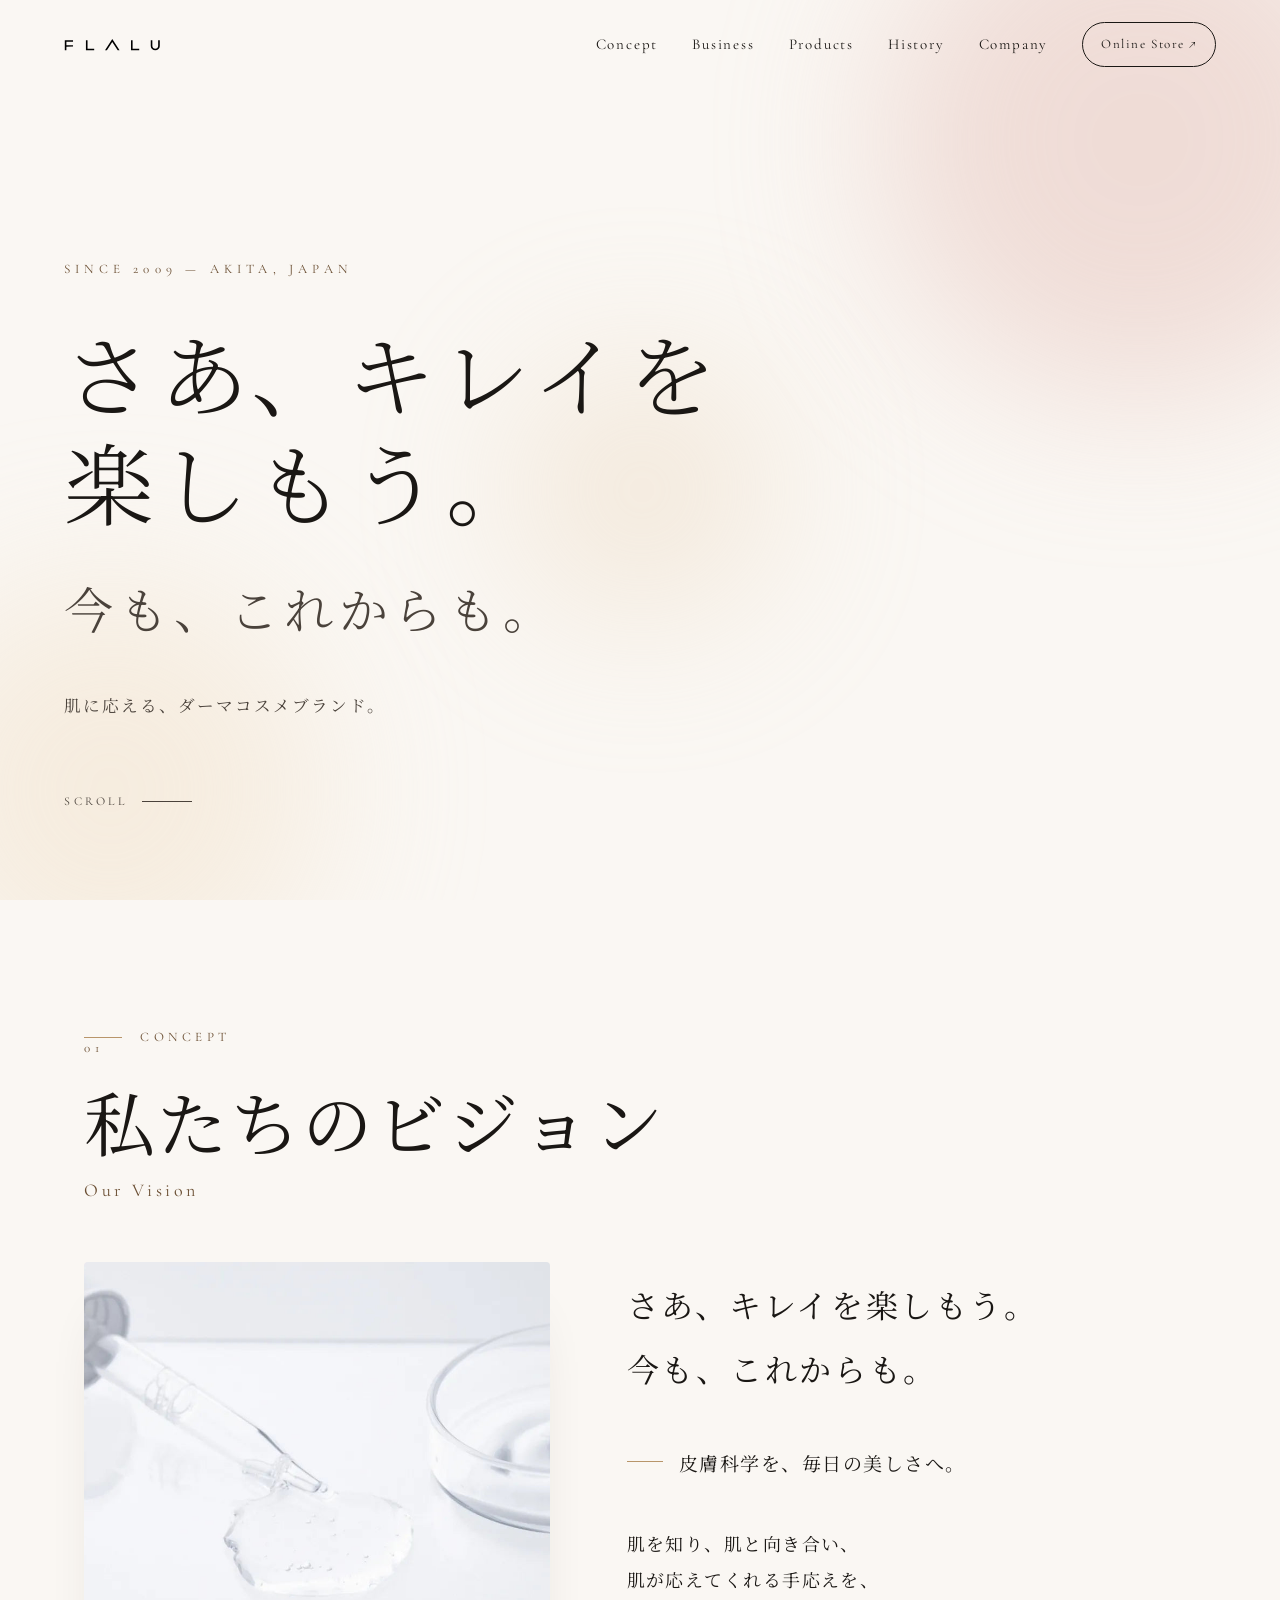
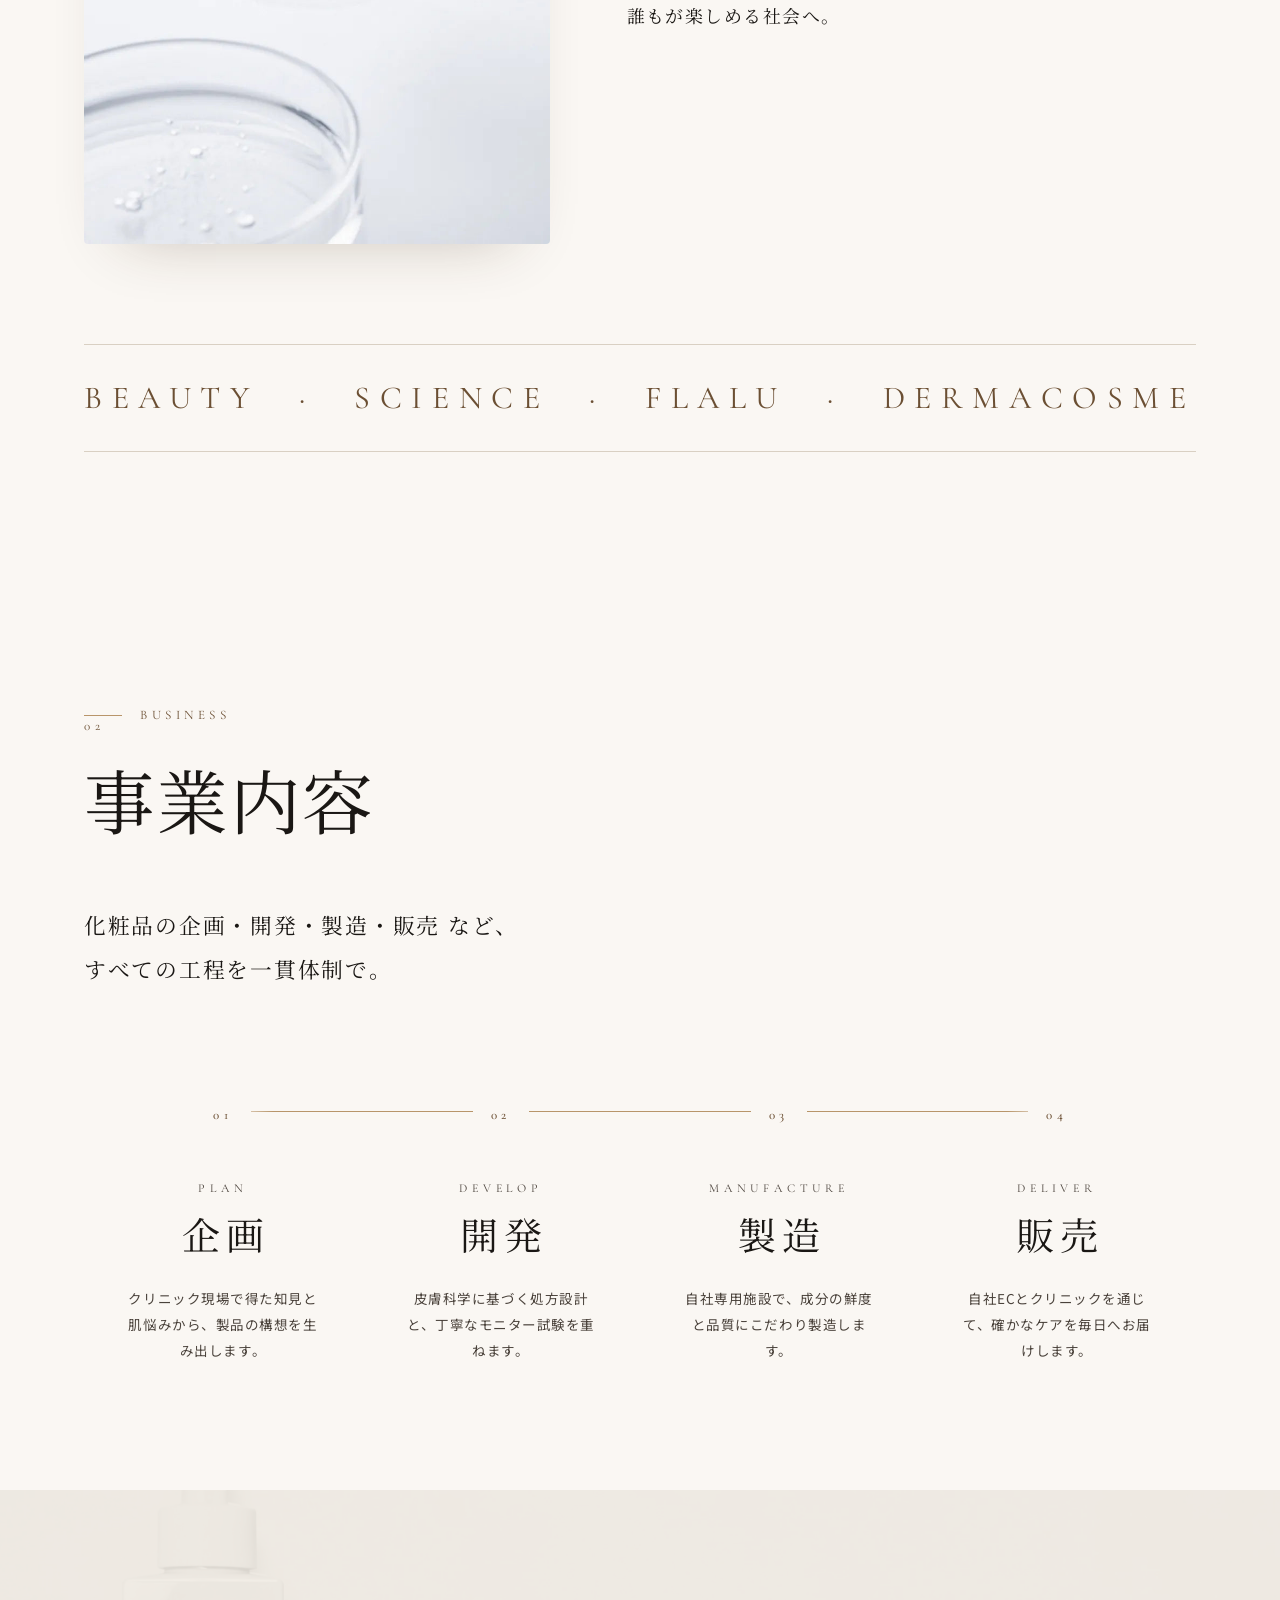
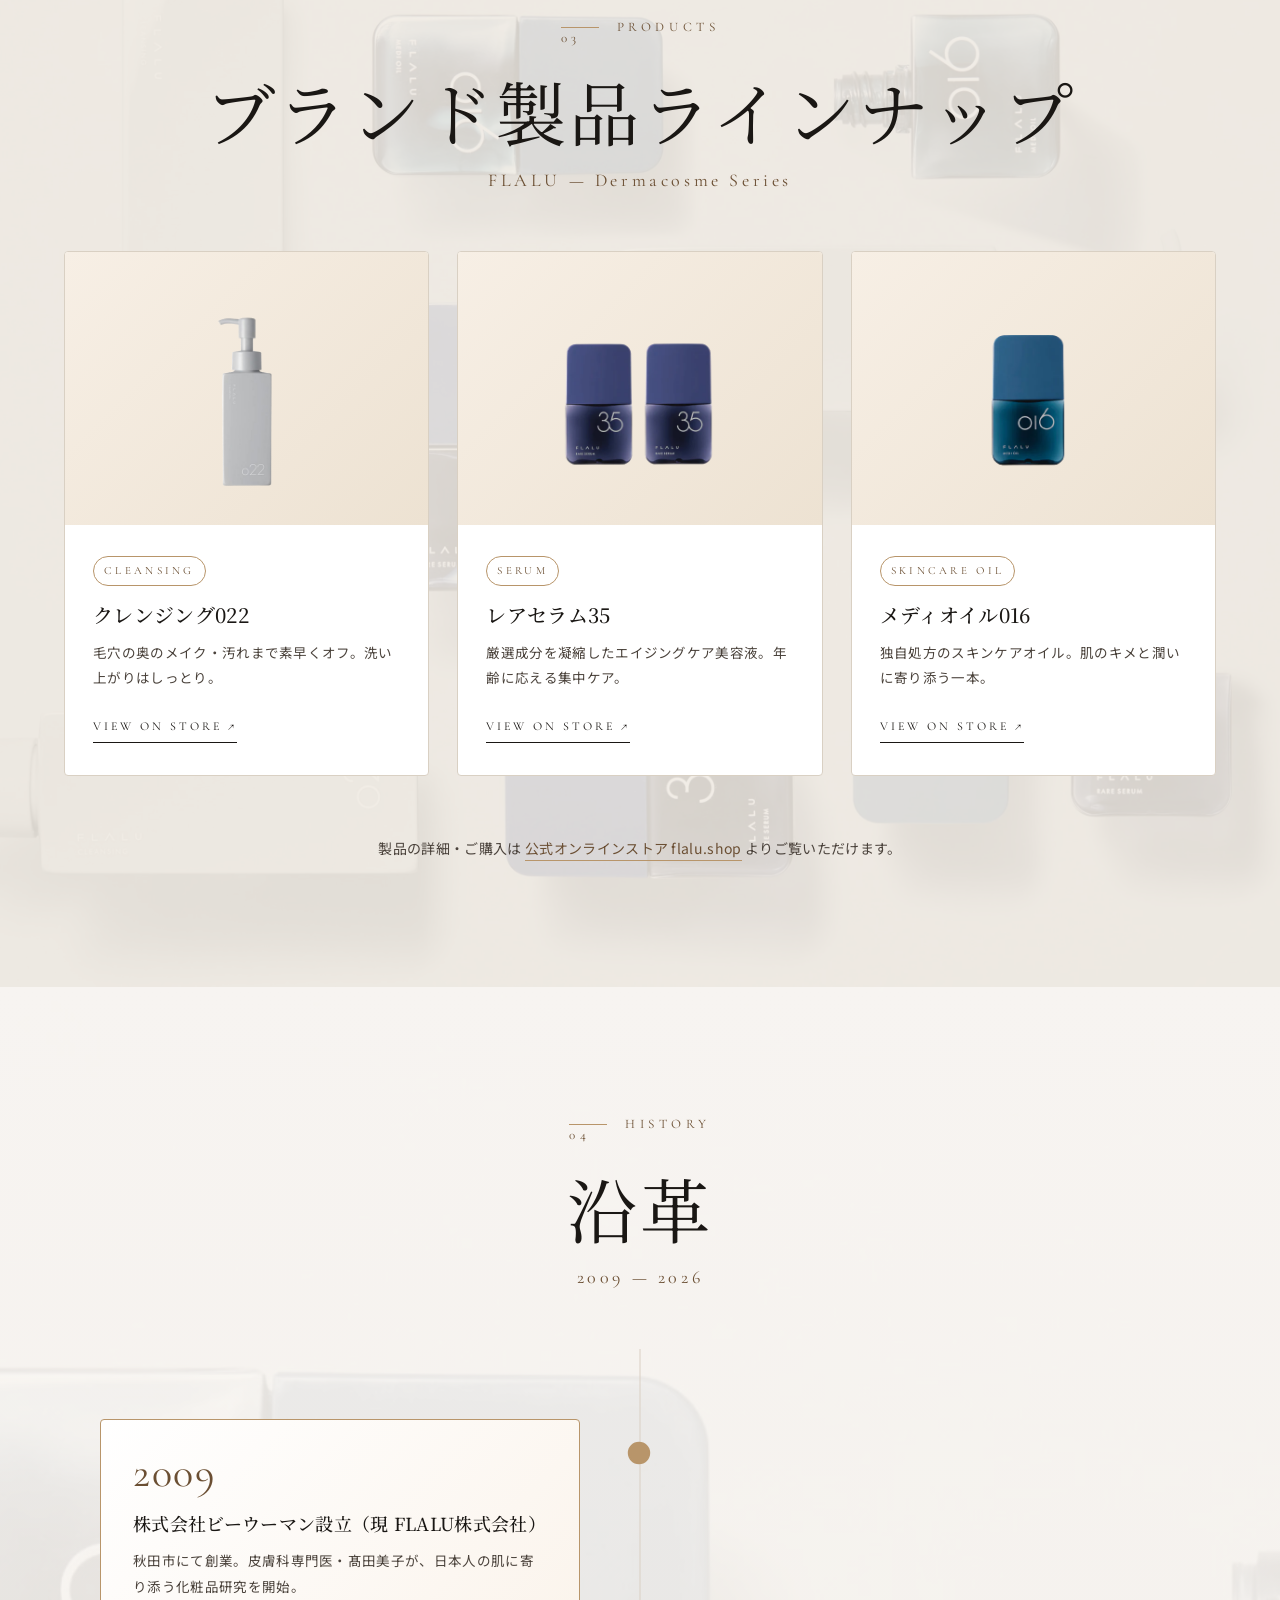
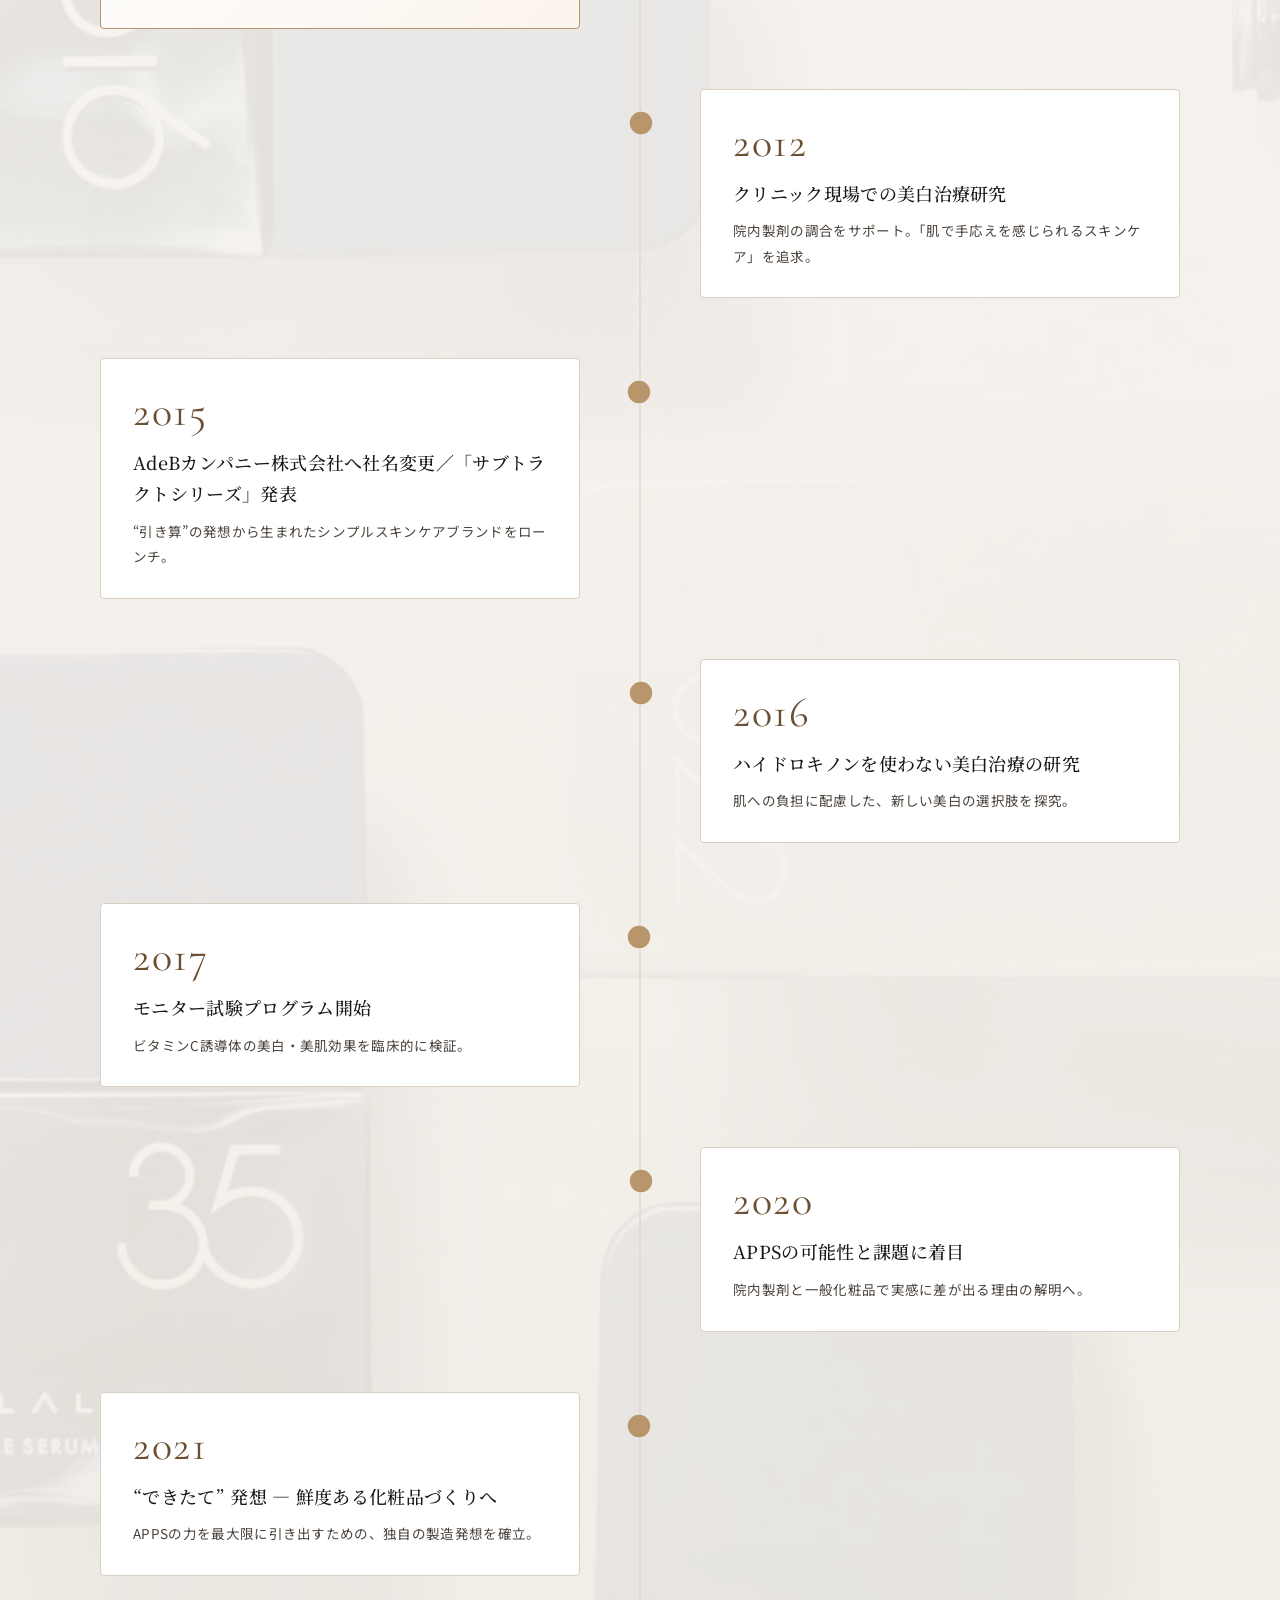
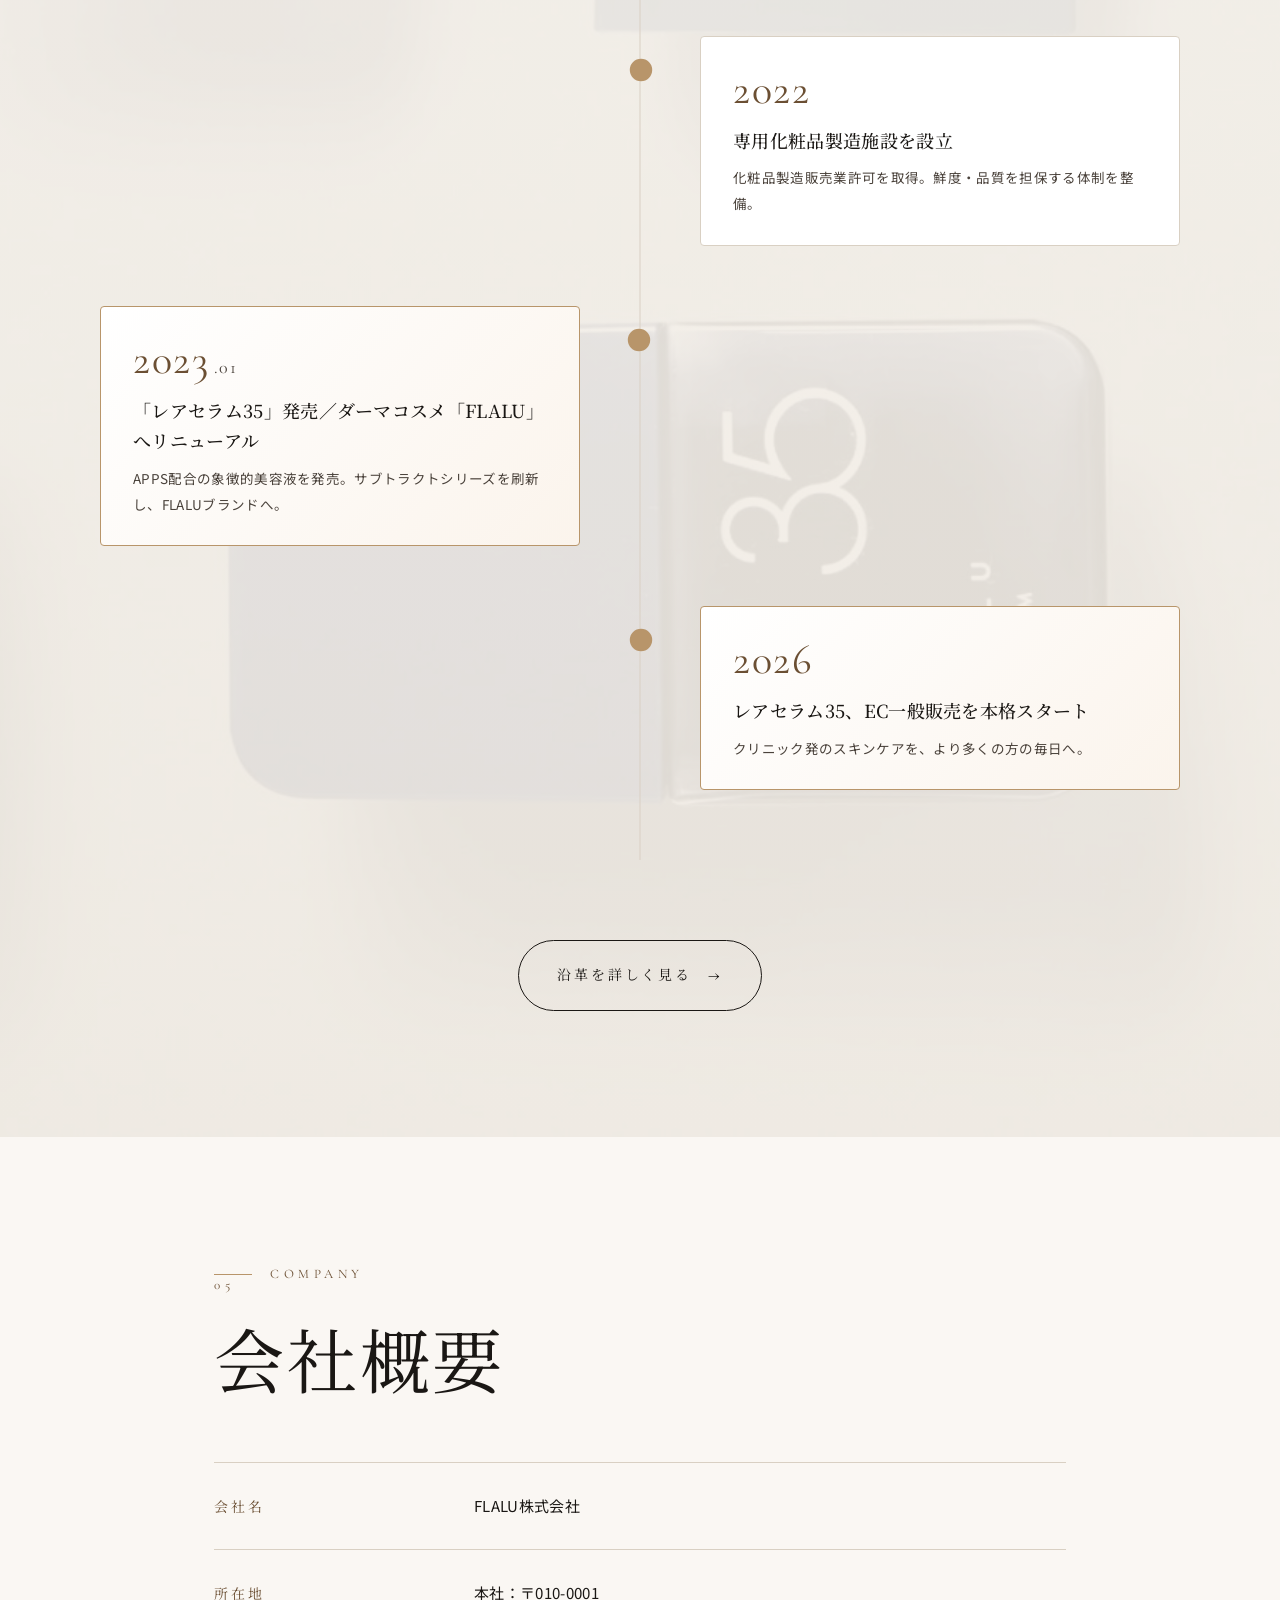
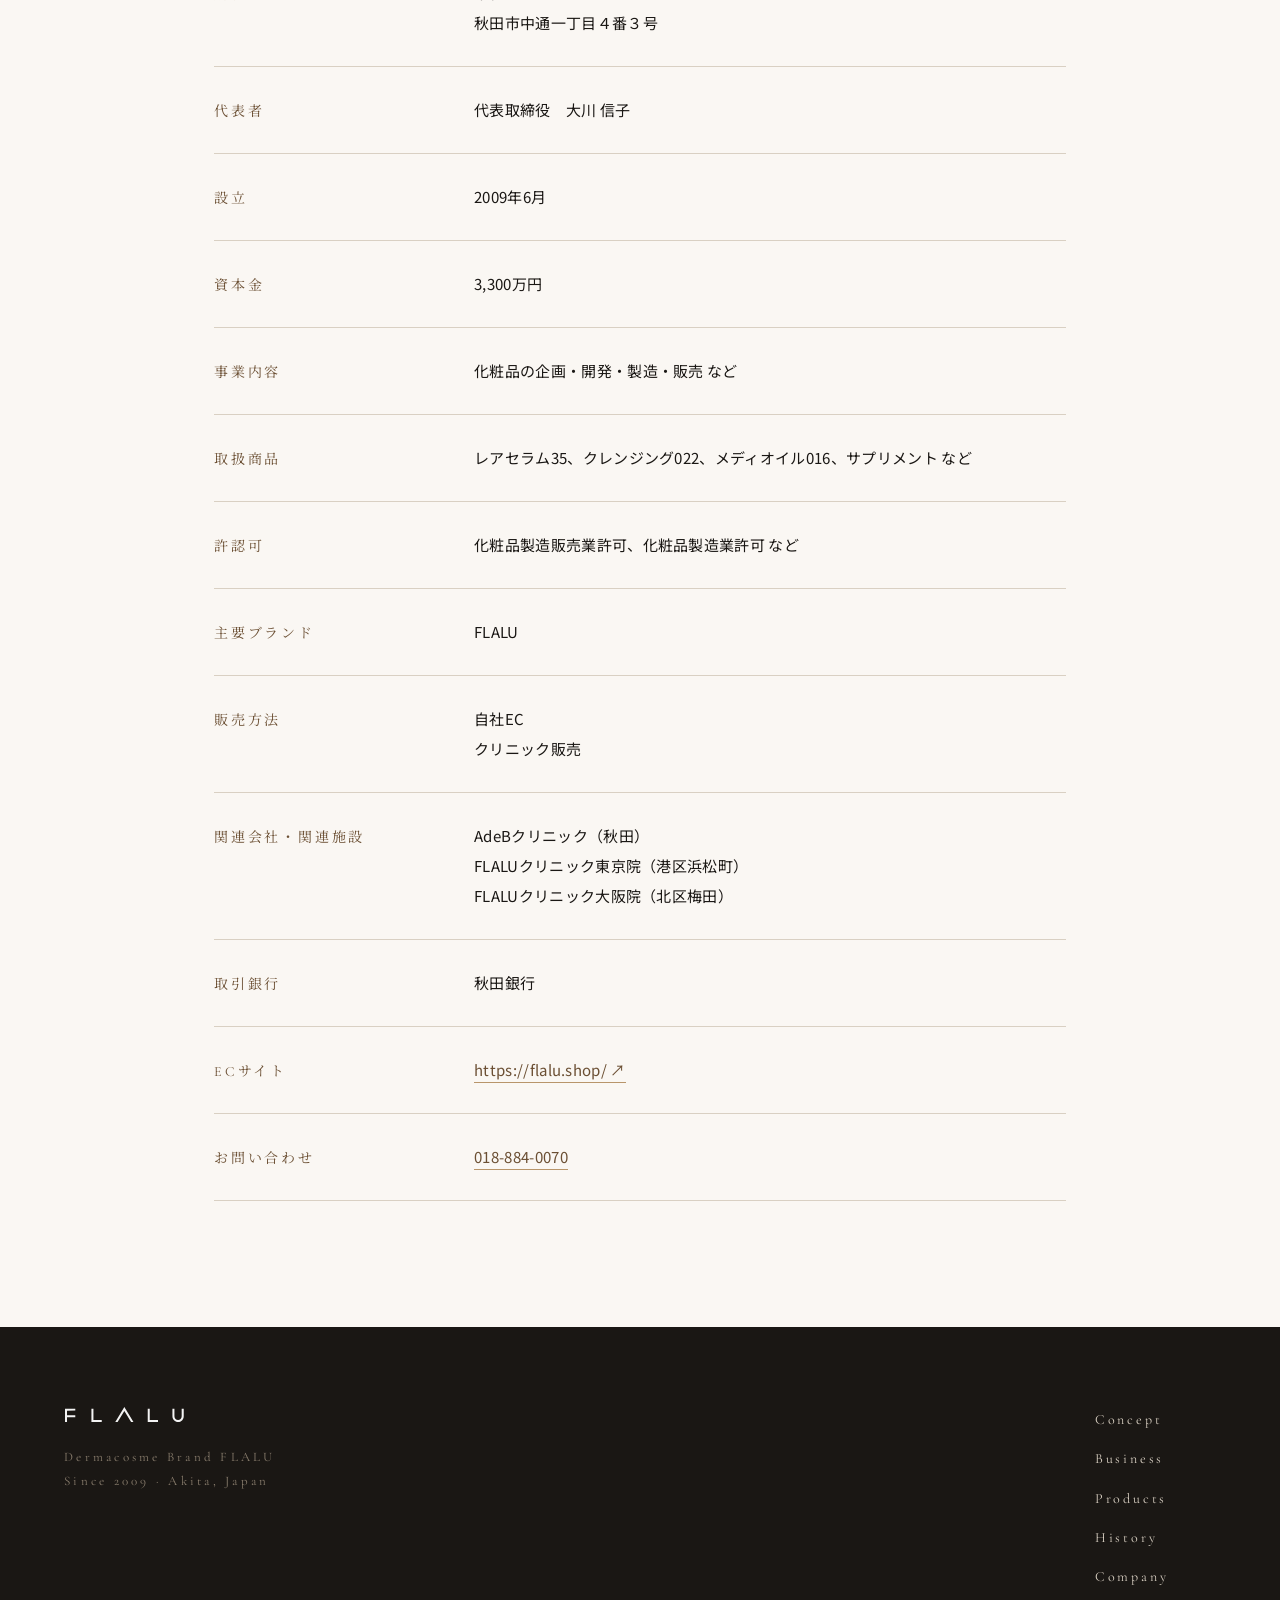
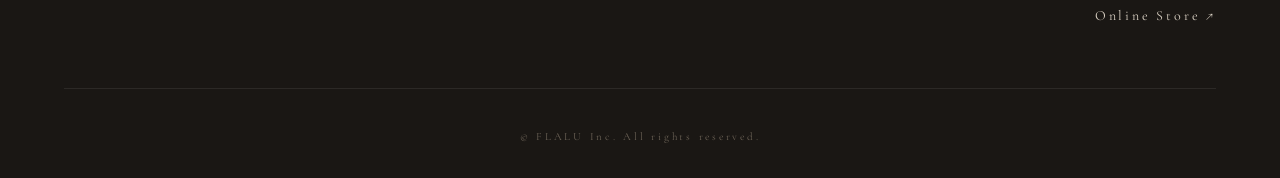
==== commit 46090431: "Replace Concept body with finalized Vision (3-verse poetic hierarchy)" ====
--- a/index.html
+++ b/index.html
@@ -73,8 +73,8 @@
     <em>Concept</em>
   </div>
   <h2 class="section-heading" data-reveal>
-    皮膚科学を、<br />
-    毎日の美しさへ。
+    私たちのビジョン
+    <small>Our Vision</small>
   </h2>
   <div class="concept-grid">
     <div class="concept-visuals" data-reveal>
@@ -82,23 +82,19 @@
         <img src="assets/images/about_im02.webp" alt="" loading="lazy" />
       </figure>
     </div>
-    <div class="concept-body">
-      <p data-reveal>
-        私たちFLALUは、ダーマコスメ＝皮膚科学の知見に裏打ちされた化粧品の企画・開発を通じて、
-        お客様一人ひとりの肌と、その先にある日々の表情を支えてきました。
+    <div class="concept-vision">
+      <p class="vision-call" data-reveal>
+        さあ、キレイを楽しもう。<br />
+        今も、これからも。
       </p>
-      <p data-reveal data-delay="120">
-        2009年の創業以来、モニター試験の積み重ね・自社提携工場の運用・美容クリニックとの協業を経て、
-        「実感できる効果」を最短距離でお届けする体制を磨いてきました。
+      <p class="vision-bridge" data-reveal data-delay="160">
+        皮膚科学を、毎日の美しさへ。
       </p>
-      <p data-reveal data-delay="240">
-        これからもFLALUは、化粧品を超えて “キレイを楽しむ時間” そのものをデザインするブランドであり続けます。
-      </p>
-      <blockquote class="concept-quote" data-reveal data-delay="360">
+      <p class="vision-manifesto" data-reveal data-delay="320">
         肌を知り、肌と向き合い、<br />
         肌が応えてくれる手応えを、<br />
         誰もが楽しめる社会へ。
-      </blockquote>
+      </p>
     </div>
   </div>
   <div class="concept-marquee" aria-hidden="true">
--- a/styles.css
+++ b/styles.css
@@ -269,27 +269,47 @@
 .cv-wide{
   aspect-ratio: 4 / 5;
 }
-.concept-body{
+.concept-vision{
   display: flex;
   flex-direction: column;
-  gap: 22px;
-  padding-top: 20px;
-}
-.concept-body p{
-  font-size: 15px;
-  line-height: 2.05;
-  color: var(--ink-2);
-}
-.concept-quote{
-  margin-top: 36px;
-  padding: 28px 0 4px 28px;
-  border-left: 1px solid var(--accent);
-  font-family: var(--serif);
-  font-size: clamp(17px, 1.6vw, 20px);
+  gap: clamp(28px, 3.5vw, 44px);
+  padding-top: 10px;
+}
+.concept-vision p{
+  font-family: var(--serif);
   font-weight: 400;
+  line-height: 2;
+  letter-spacing: .08em;
+  color: var(--ink);
+  margin: 0;
+}
+.vision-call{
+  font-size: clamp(22px, 2.6vw, 32px);
+  line-height: 1.7;
+  letter-spacing: .1em;
+  color: var(--ink);
+}
+.vision-bridge{
+  position: relative;
+  font-size: clamp(16px, 1.55vw, 19px);
+  letter-spacing: .14em;
+  color: var(--accent-dk);
+  padding-left: 52px;
+}
+.vision-bridge::before{
+  content: "";
+  position: absolute;
+  left: 0;
+  top: .9em;
+  width: 36px;
+  height: 1px;
+  background: var(--accent);
+}
+.vision-manifesto{
+  font-size: clamp(15px, 1.4vw, 18px);
   line-height: 2.1;
-  letter-spacing: .06em;
-  color: var(--ink);
+  letter-spacing: .1em;
+  color: var(--ink-2);
 }
 .concept-marquee{
   margin-top: 100px;
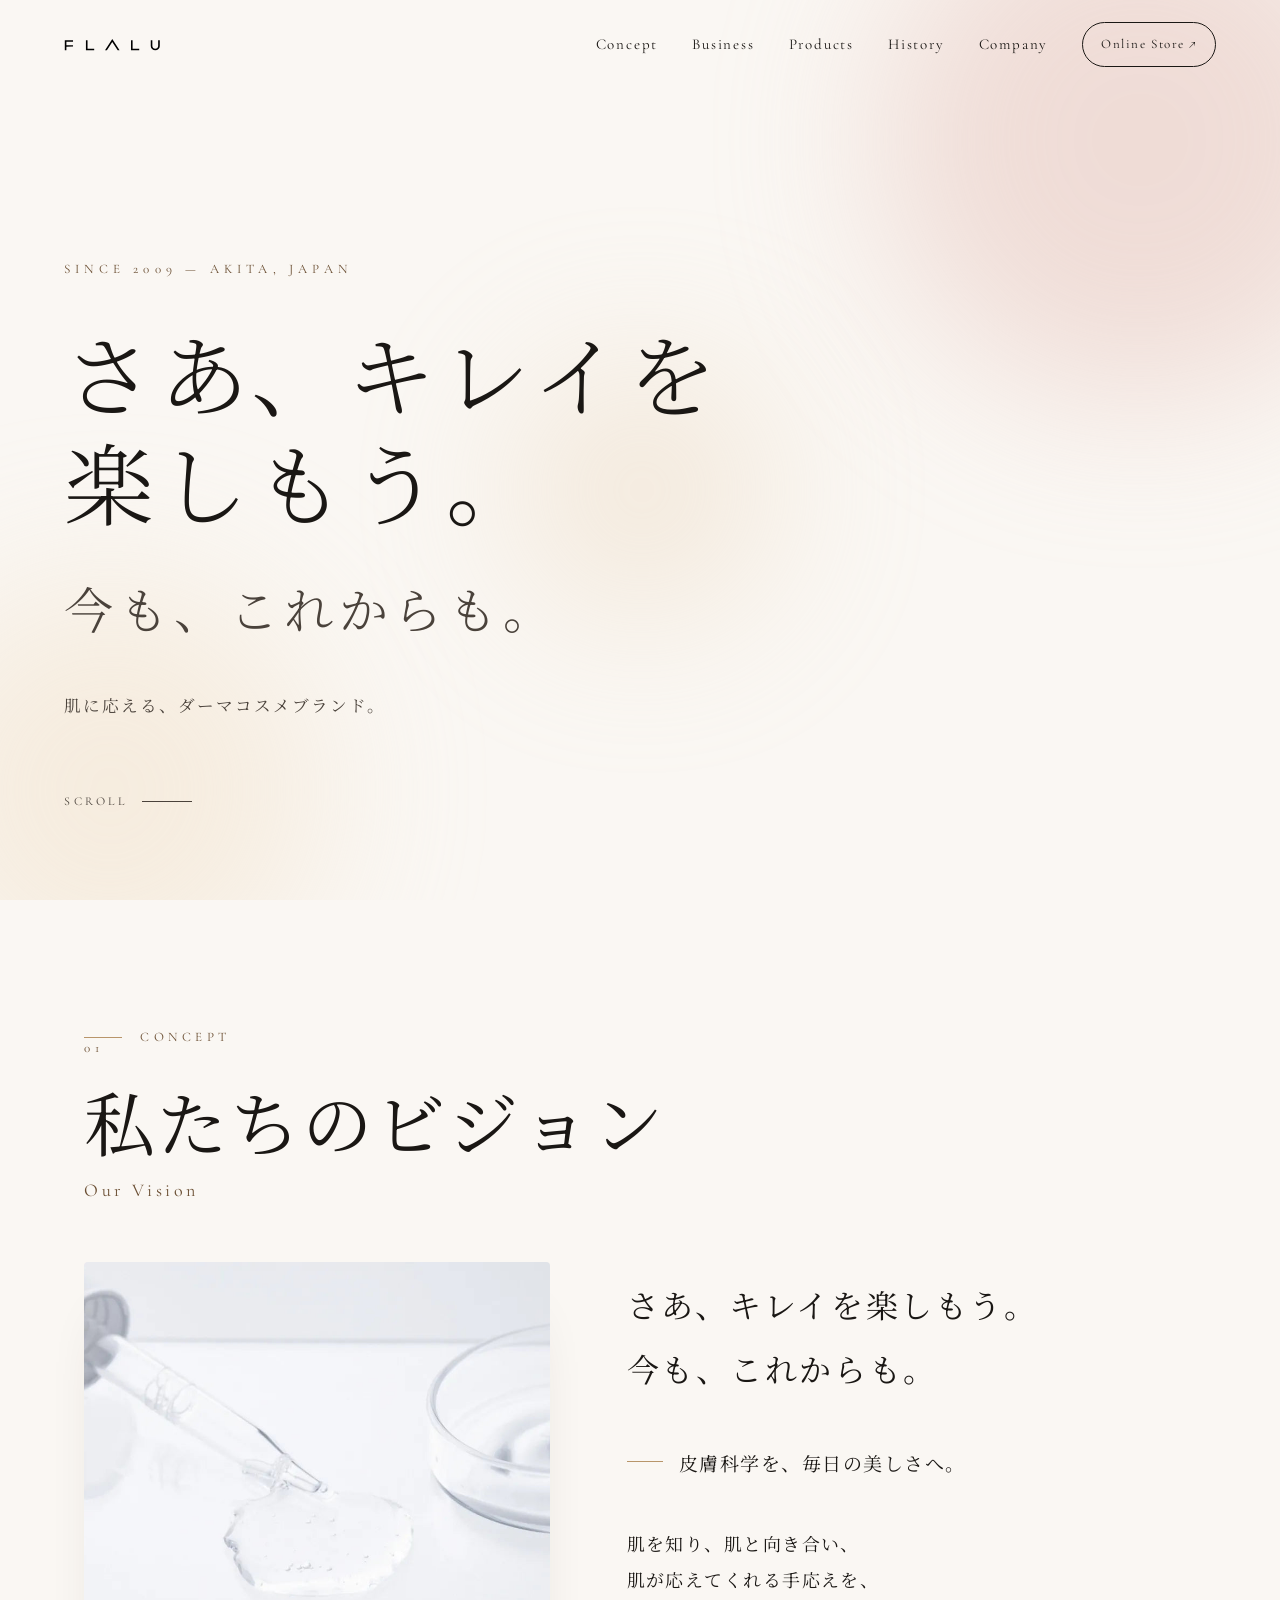
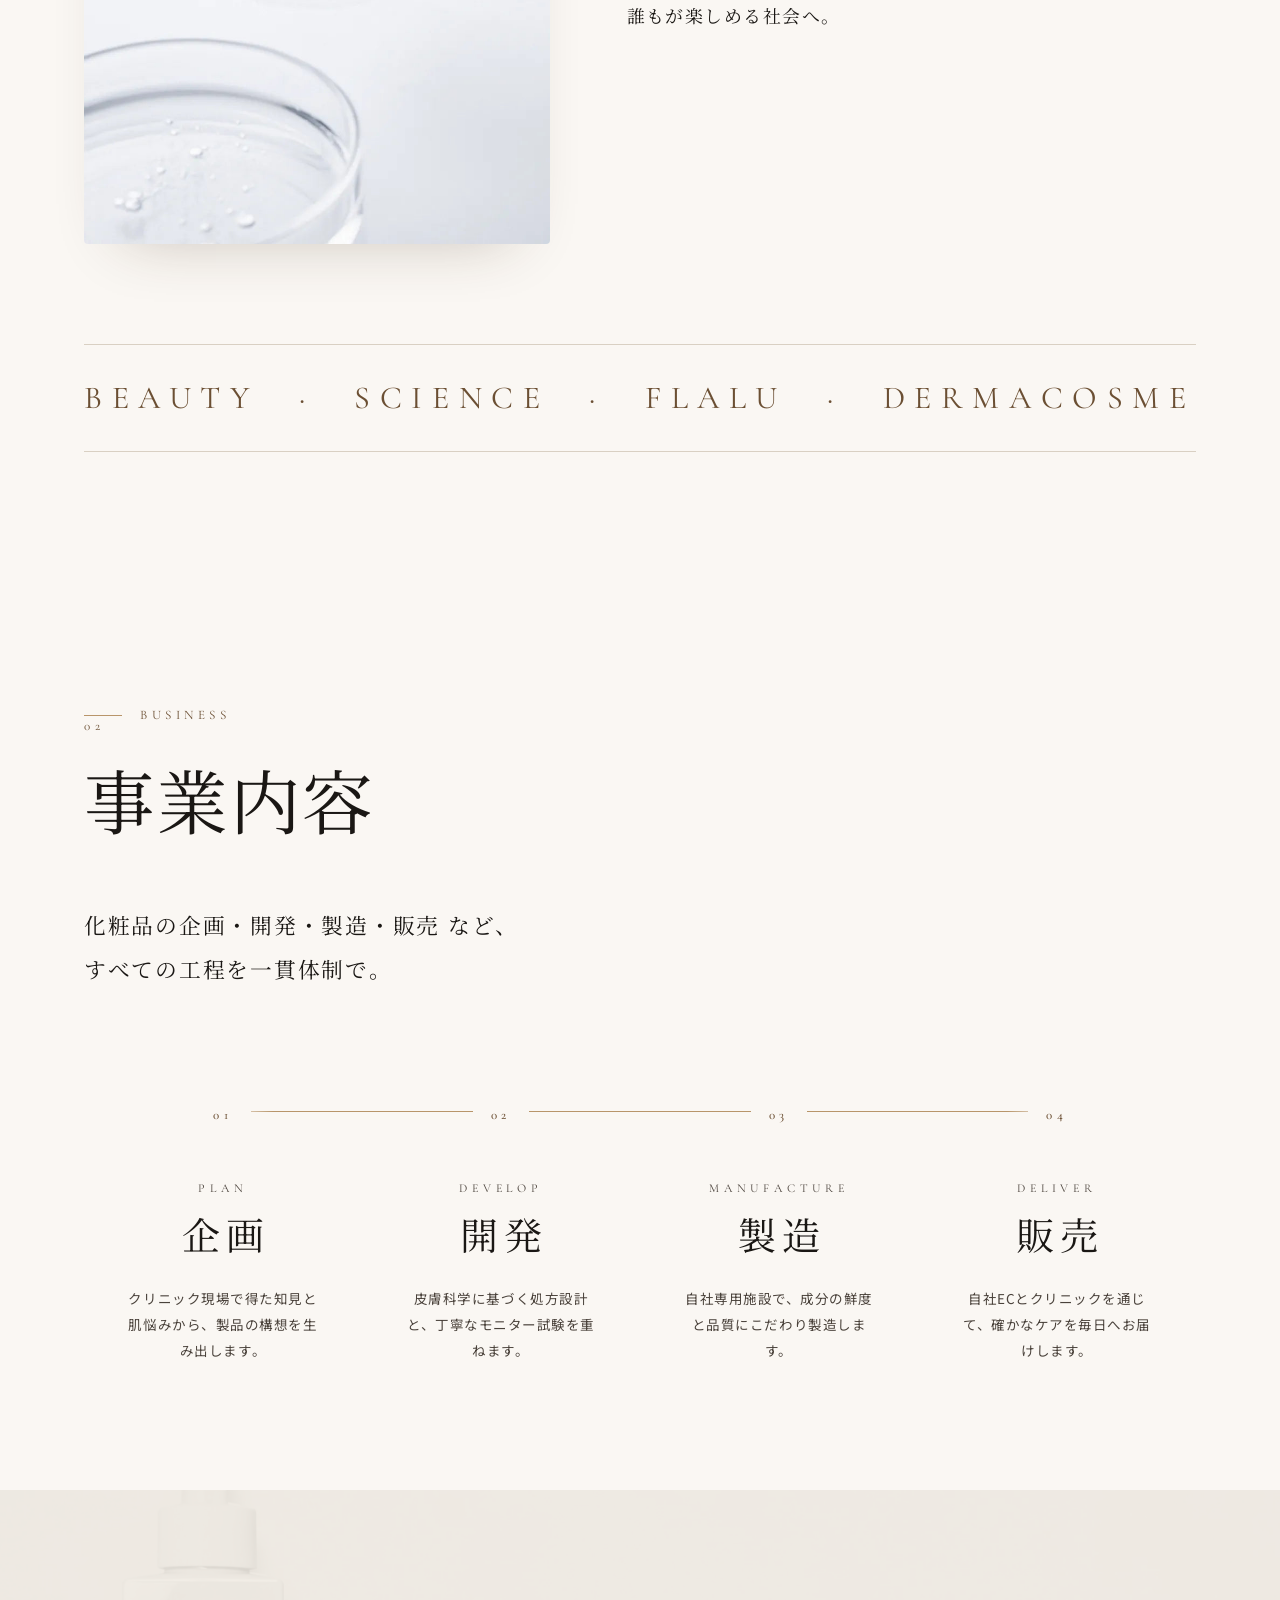
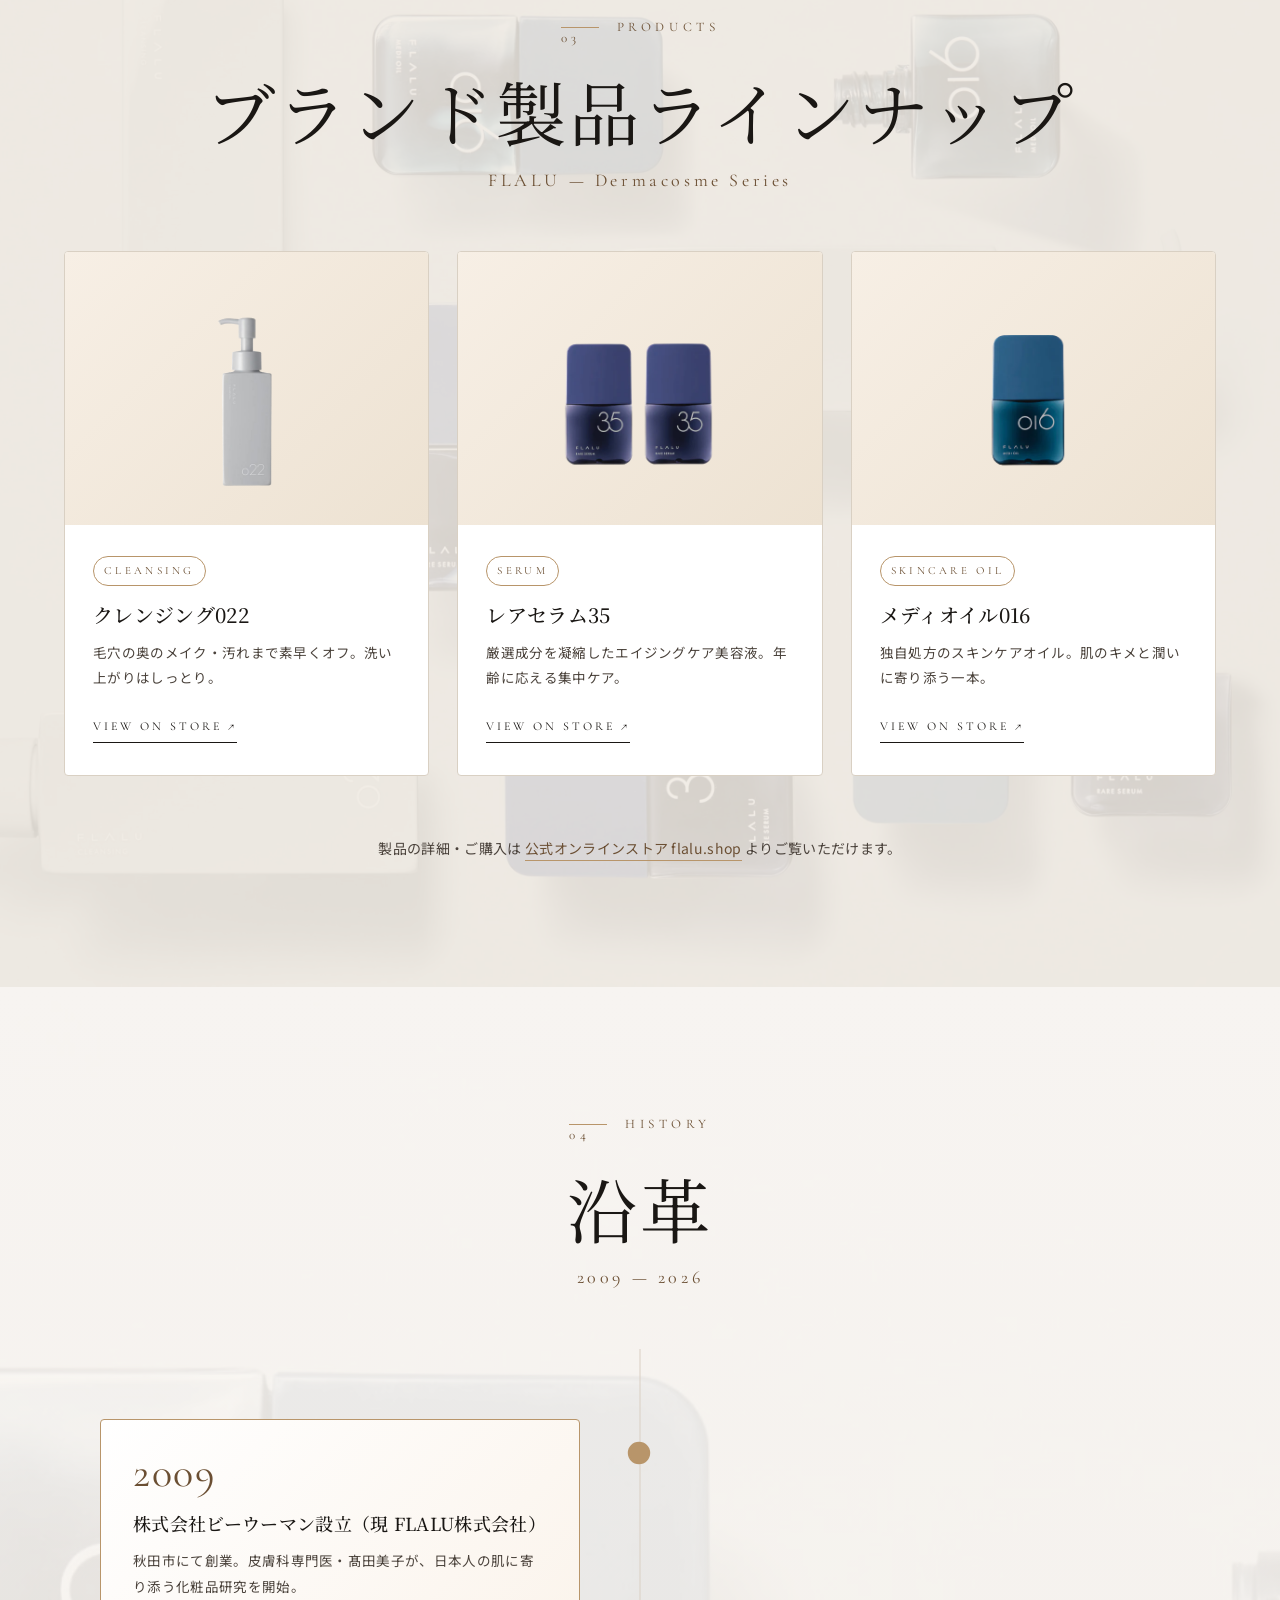
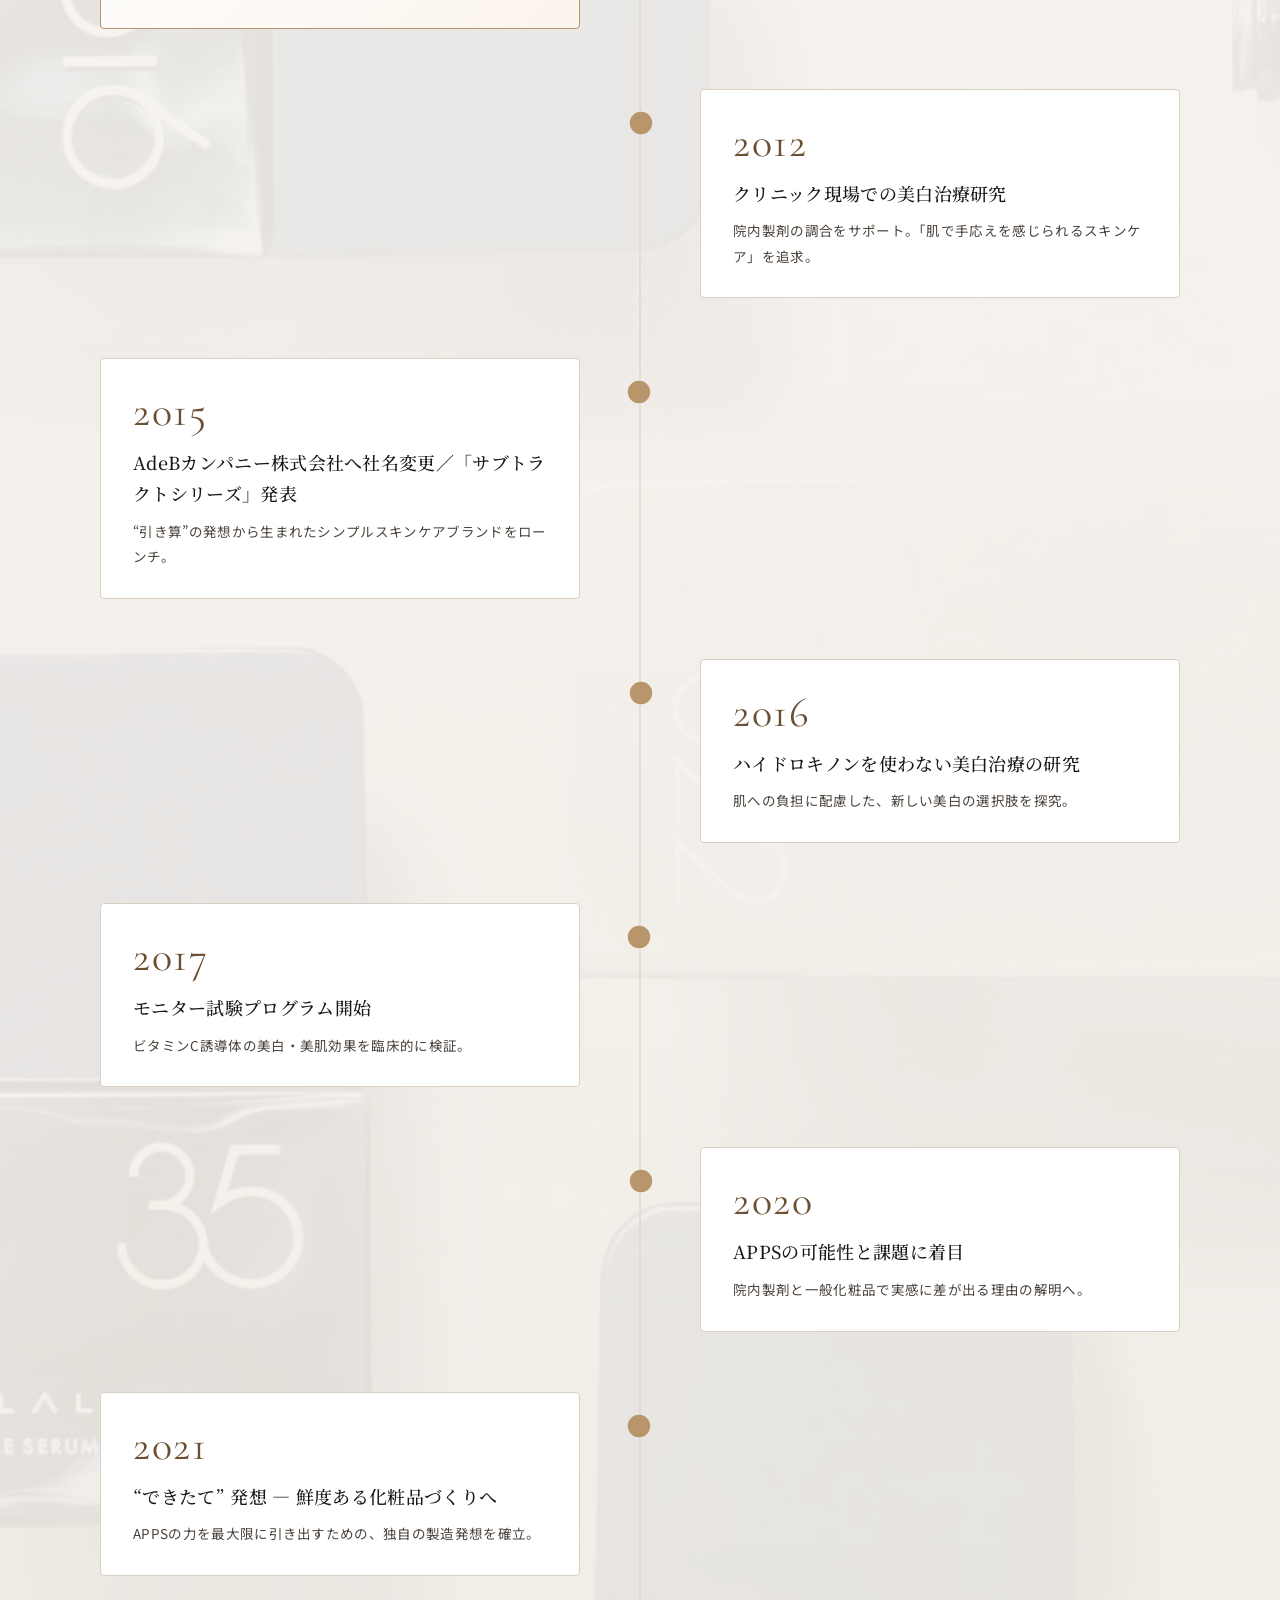
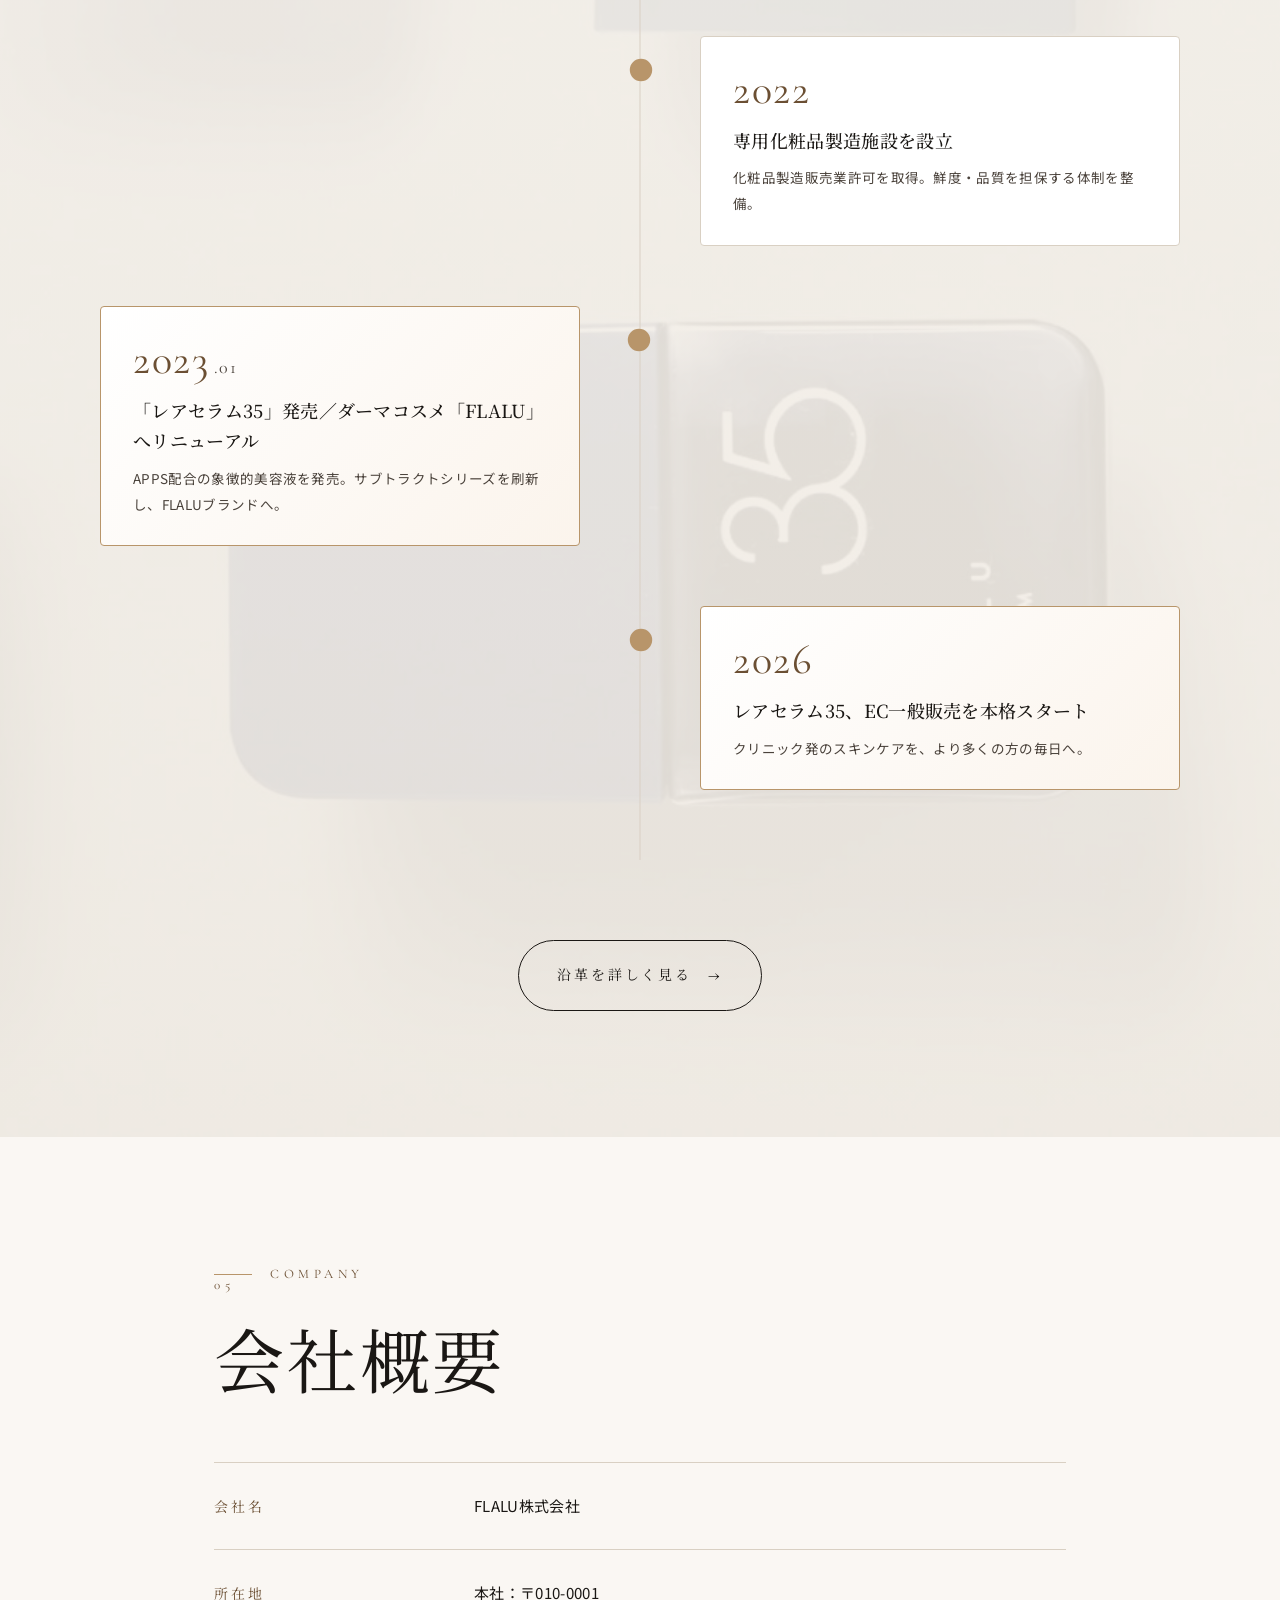
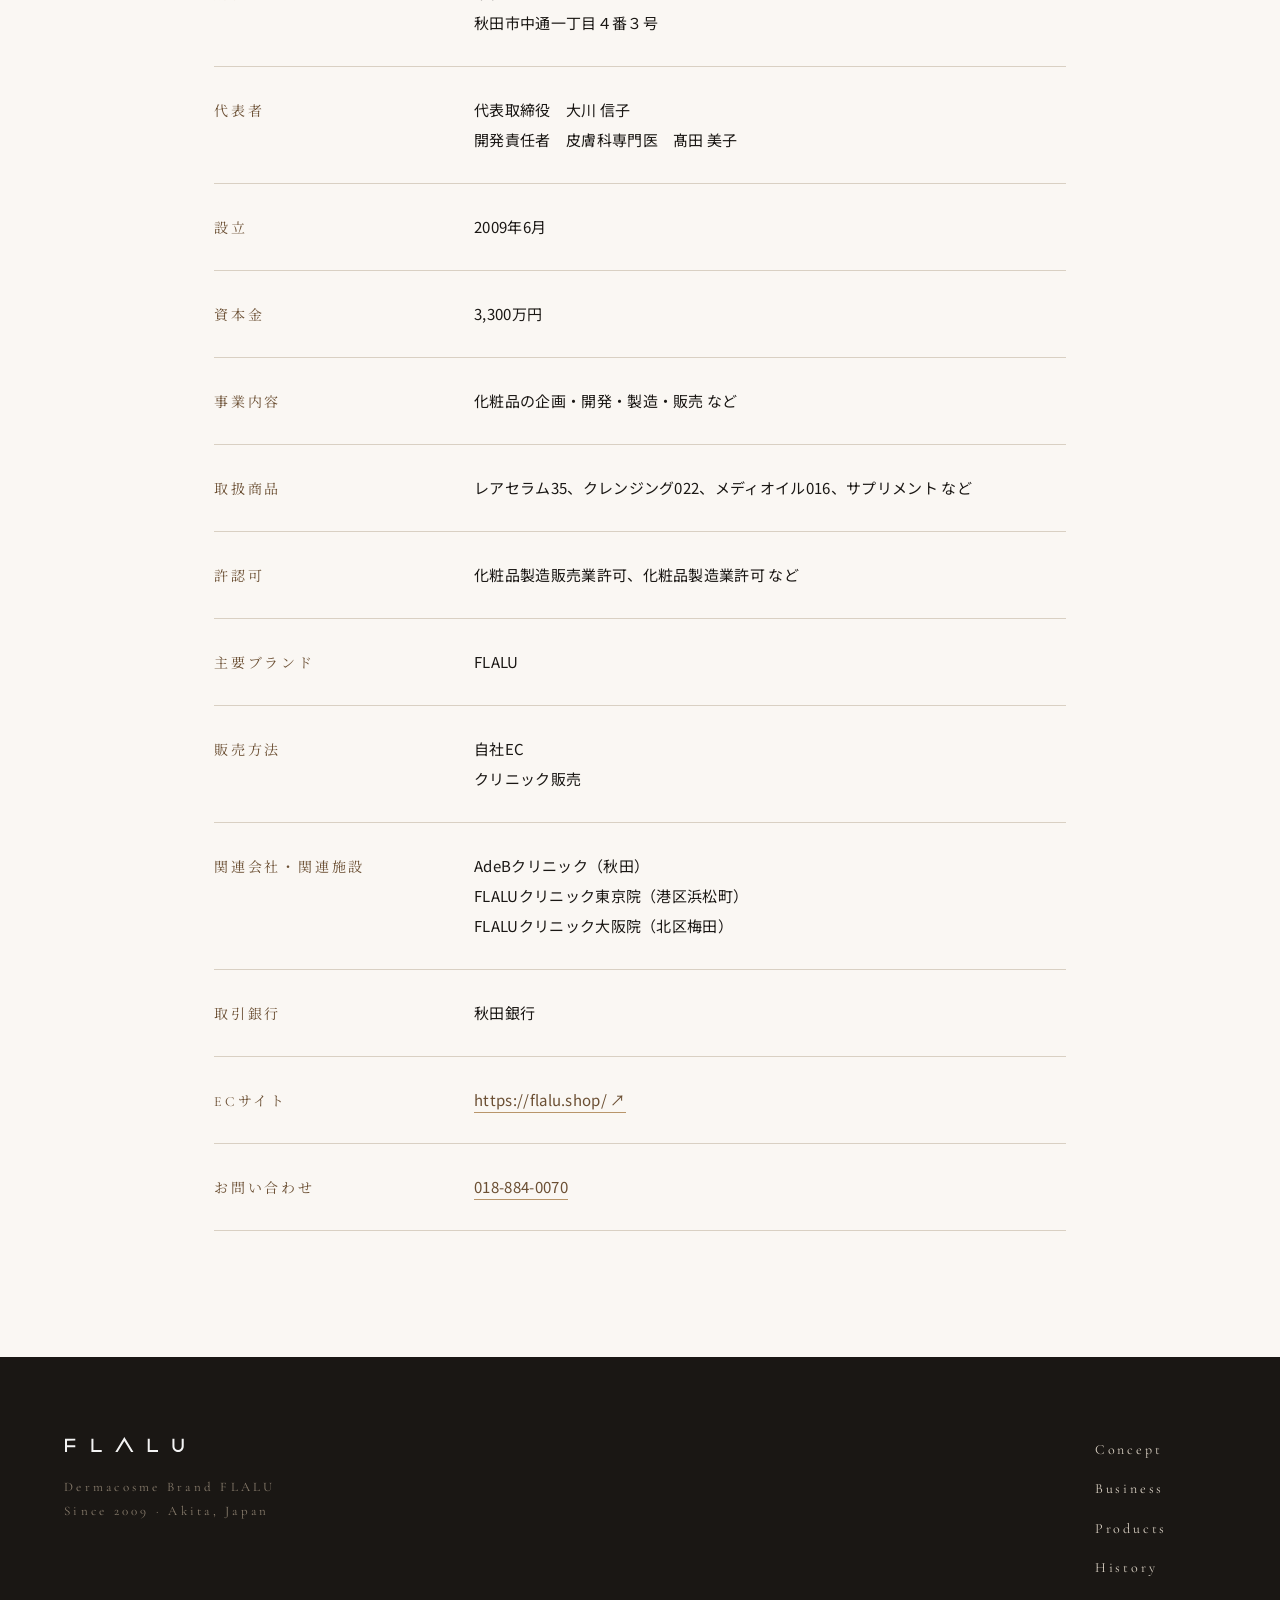
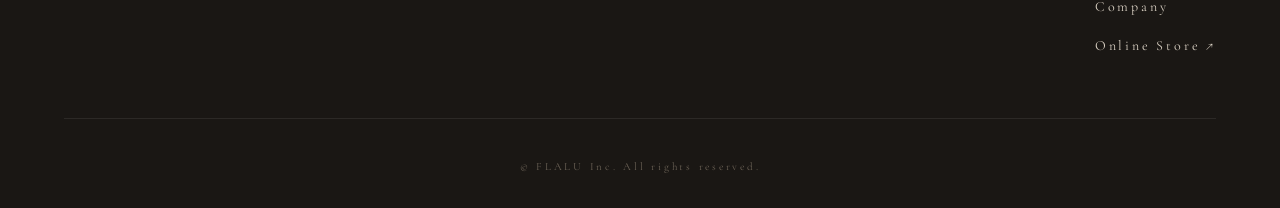
==== commit f65e4e14: "Add 開発責任者 髙田美子 under 代表取締役 in Company section" ====
--- a/index.html
+++ b/index.html
@@ -339,7 +339,10 @@
       本社：〒010-0001<br />
       秋田市中通一丁目４番３号
     </dd></div>
-    <div data-reveal><dt>代表者</dt><dd>代表取締役　大川 信子</dd></div>
+    <div data-reveal><dt>代表者</dt><dd>
+      代表取締役　大川 信子<br />
+      開発責任者　皮膚科専門医　髙田 美子
+    </dd></div>
     <div data-reveal><dt>設立</dt><dd>2009年6月</dd></div>
     <div data-reveal><dt>資本金</dt><dd>3,300万円</dd></div>
     <div data-reveal><dt>事業内容</dt><dd>化粧品の企画・開発・製造・販売 など</dd></div>
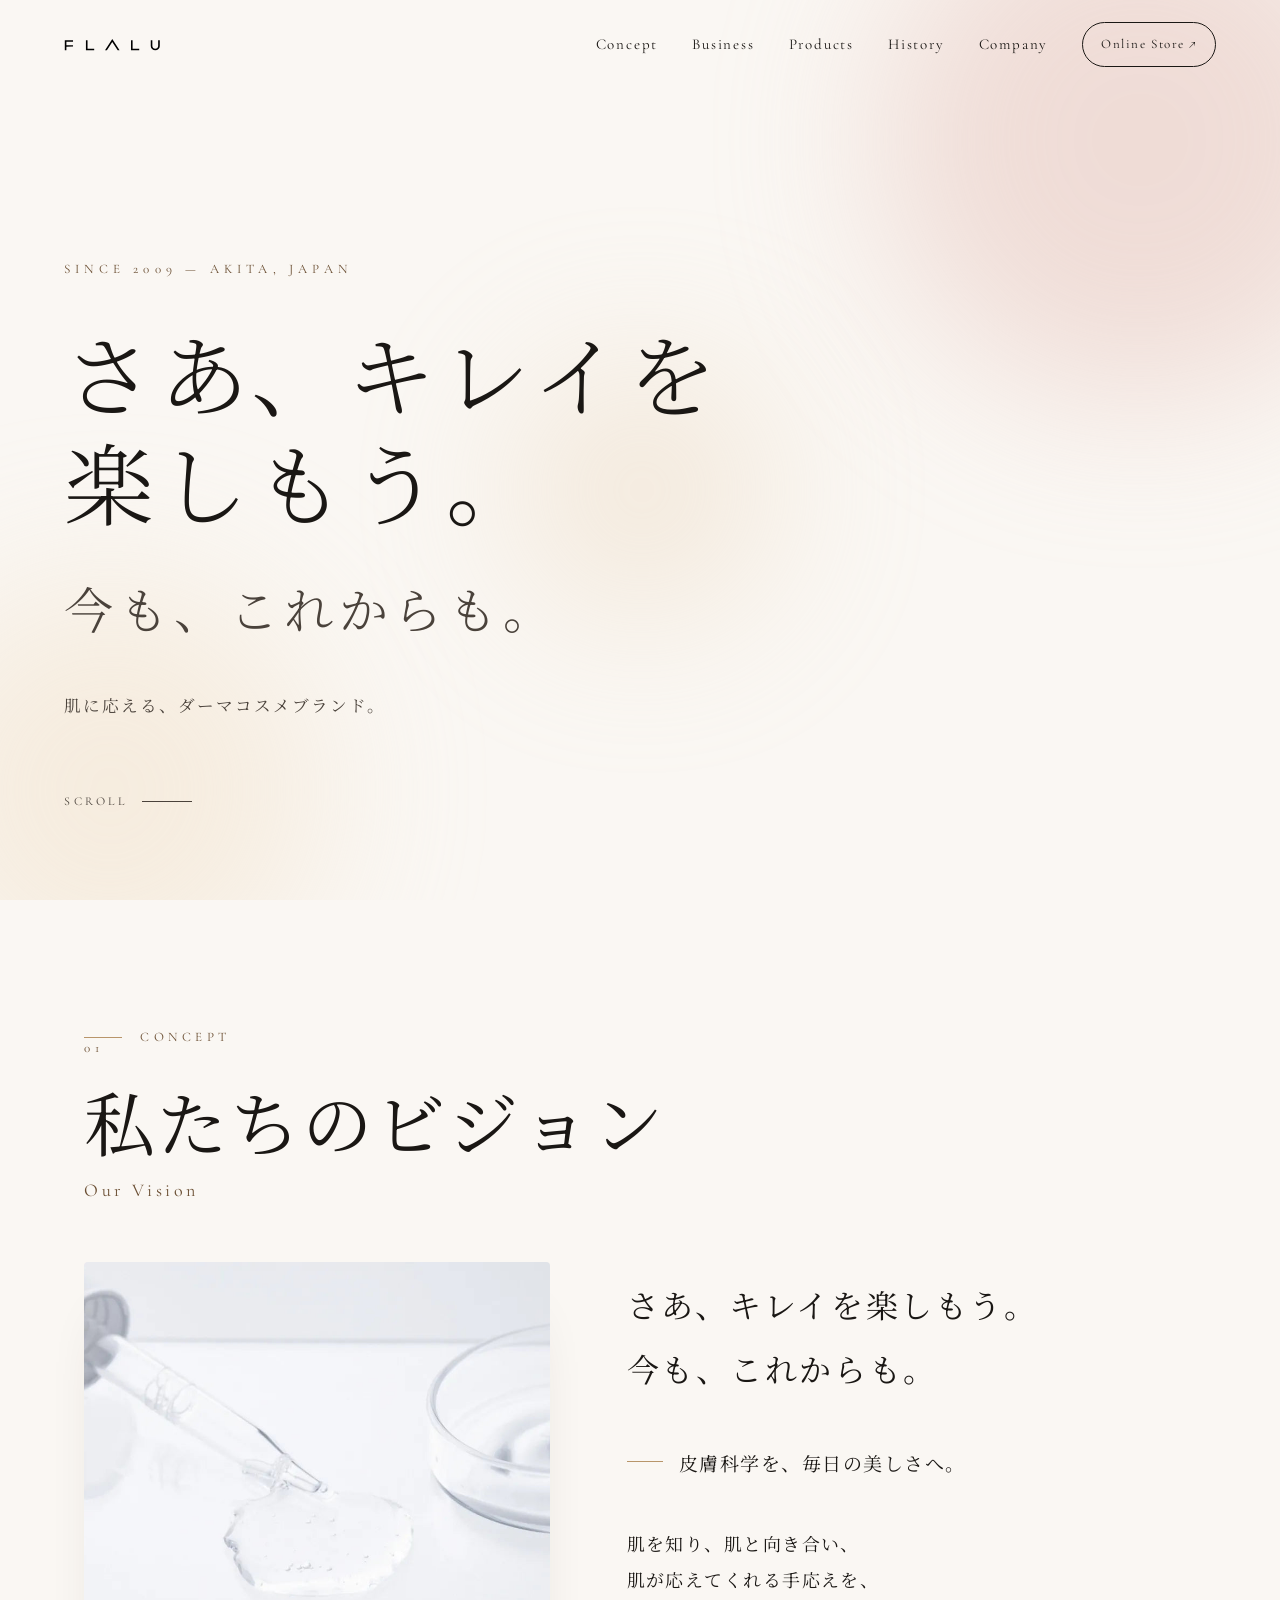
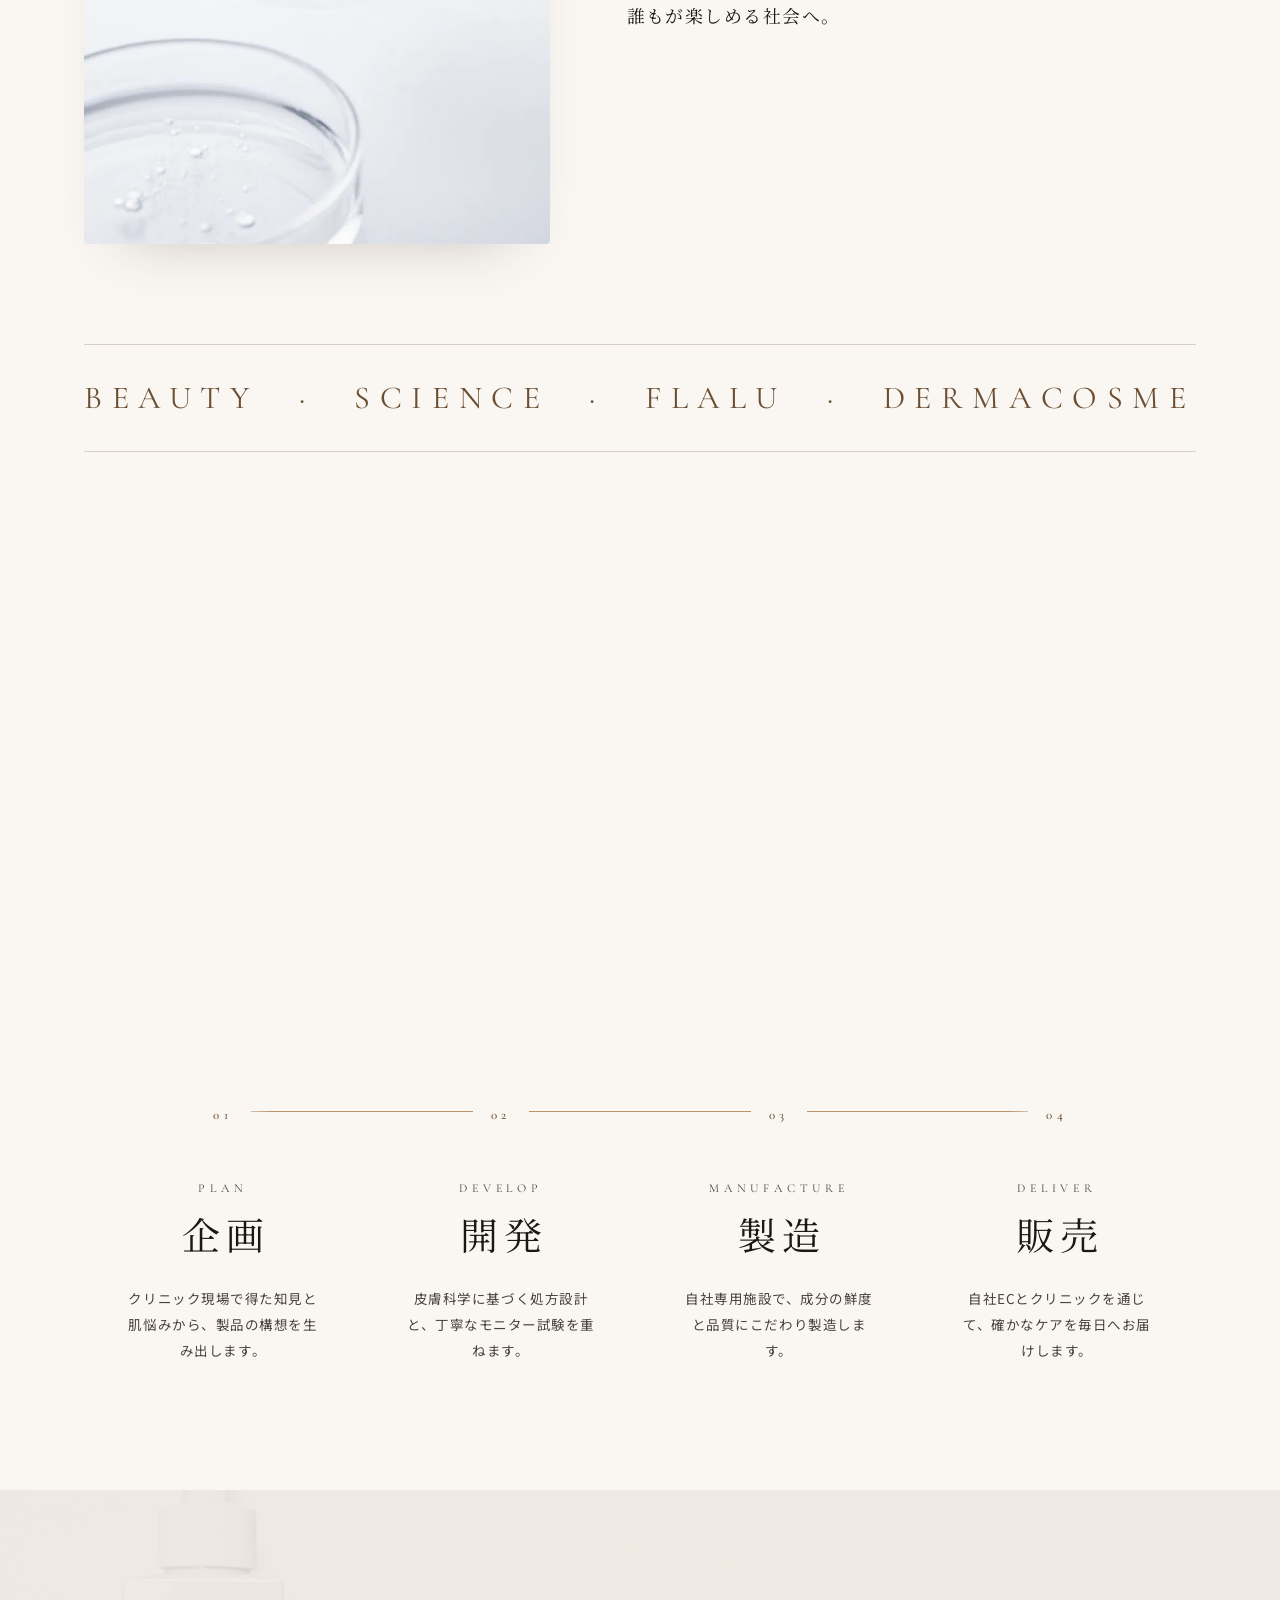
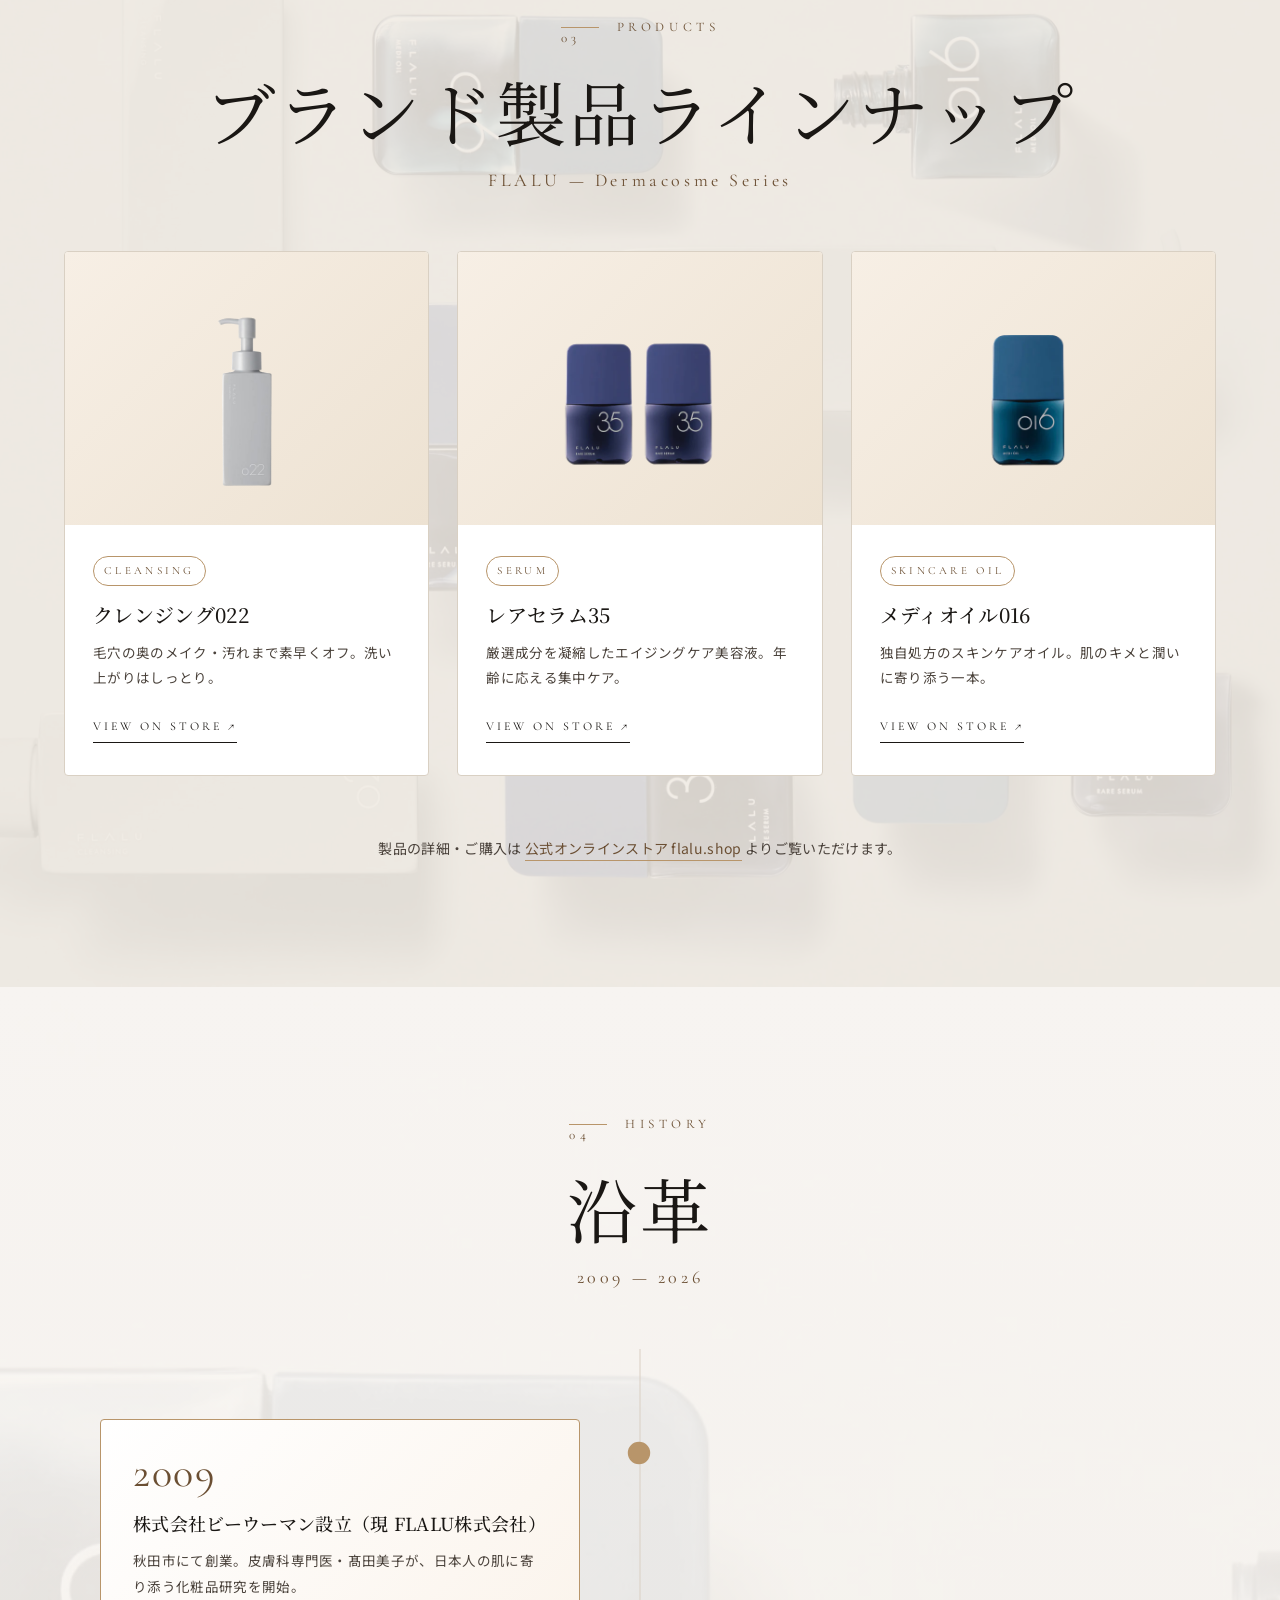
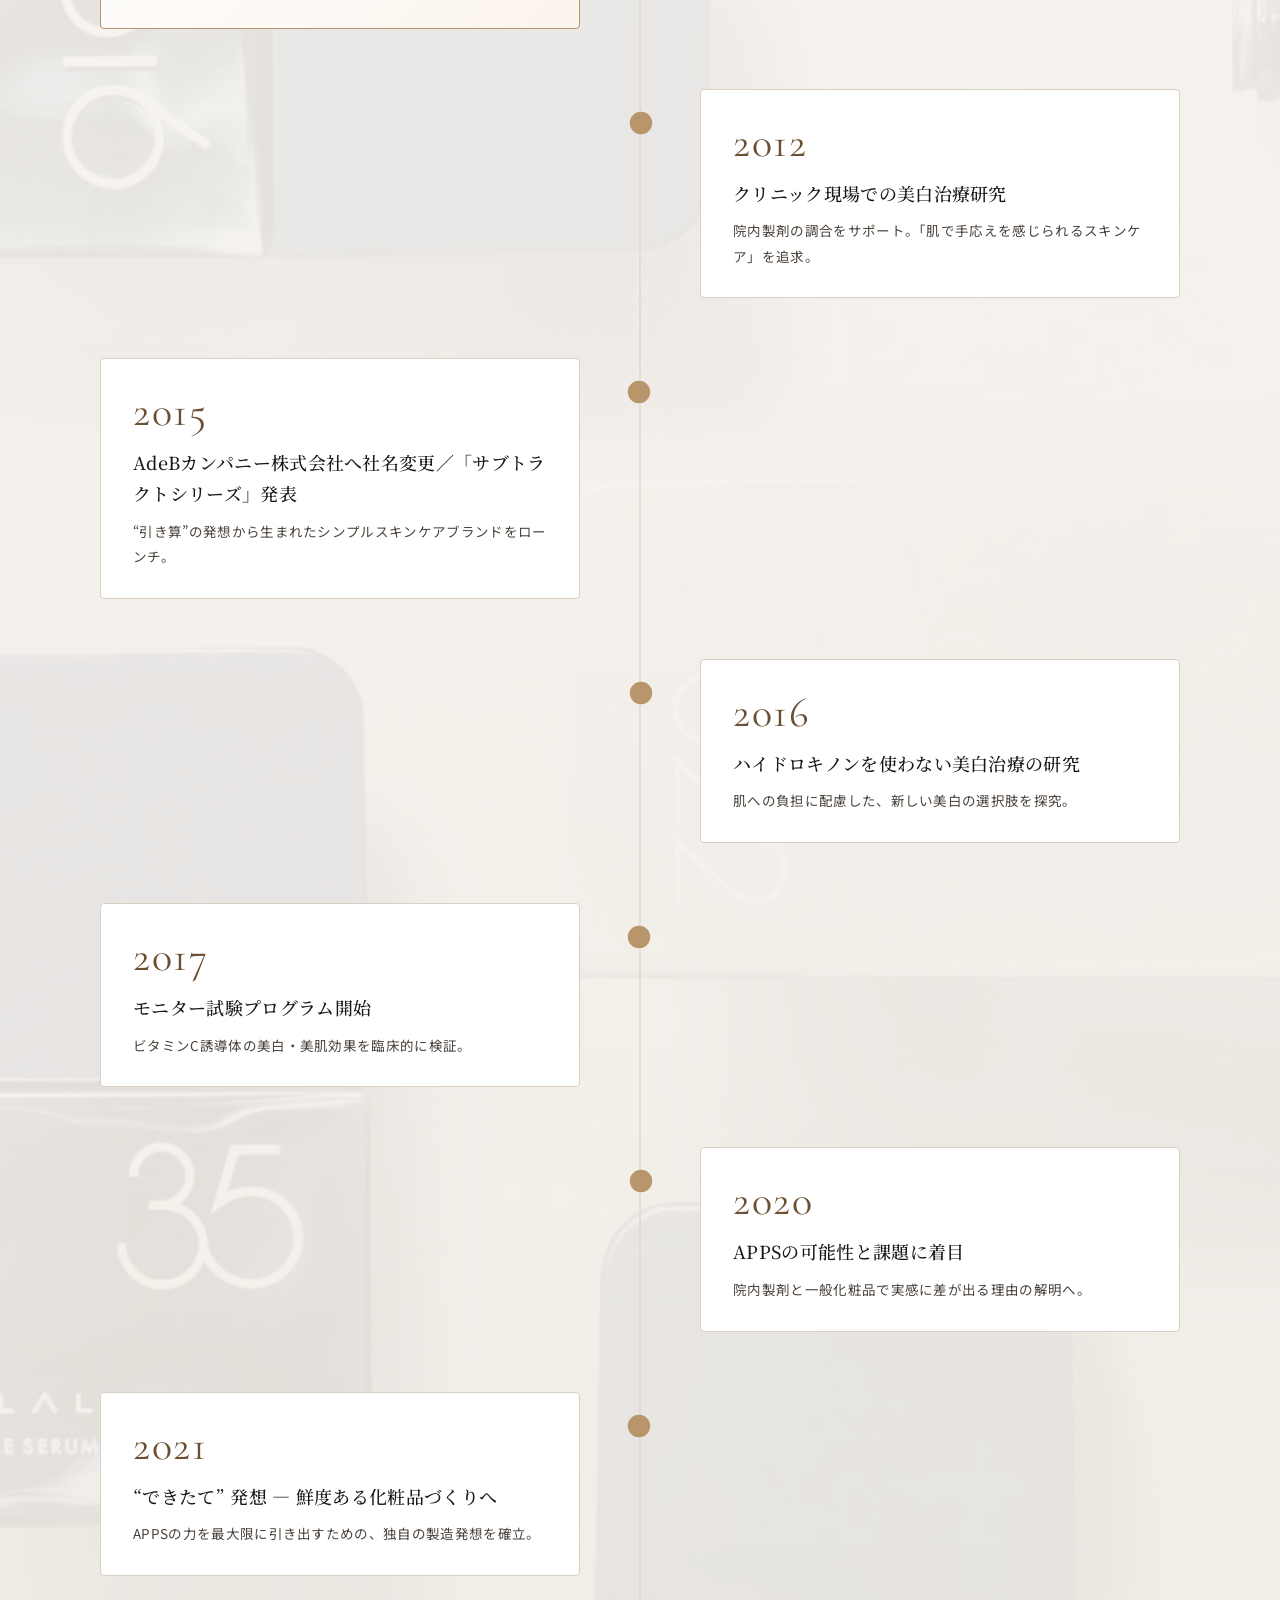
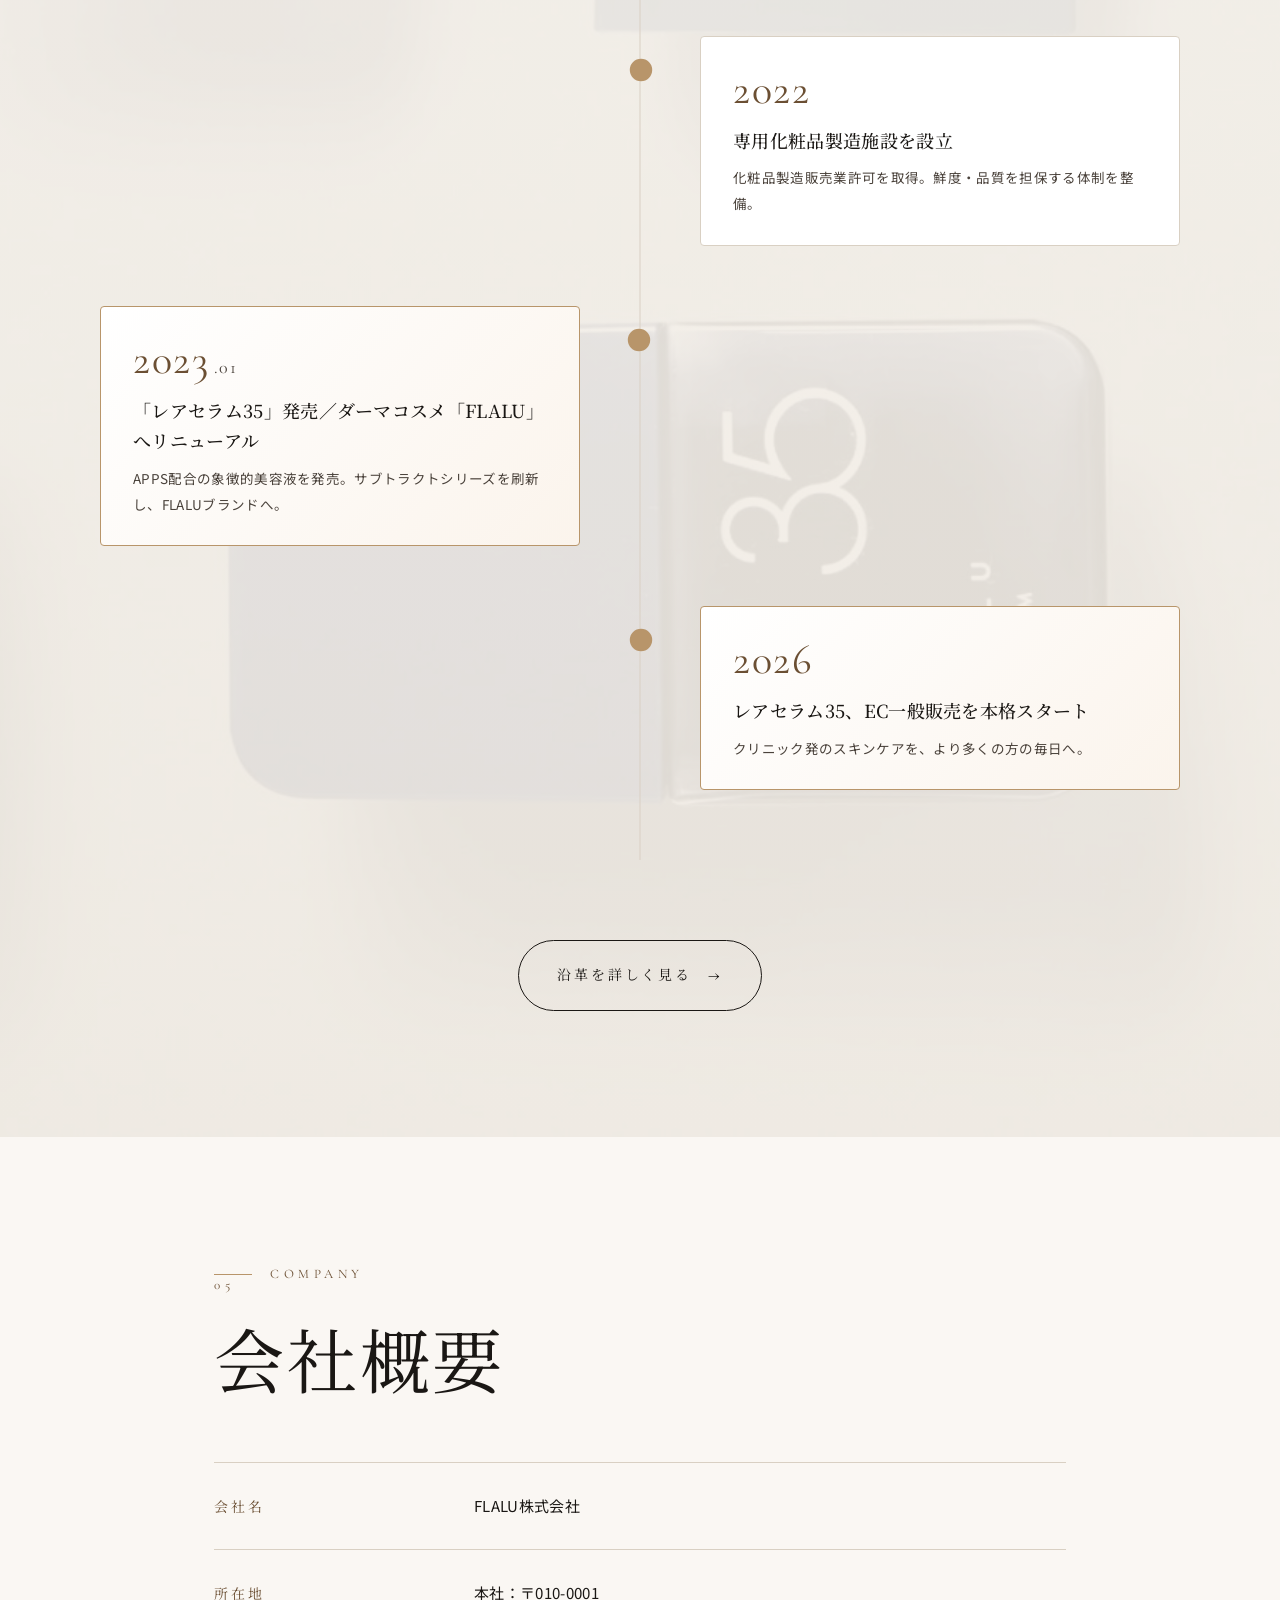
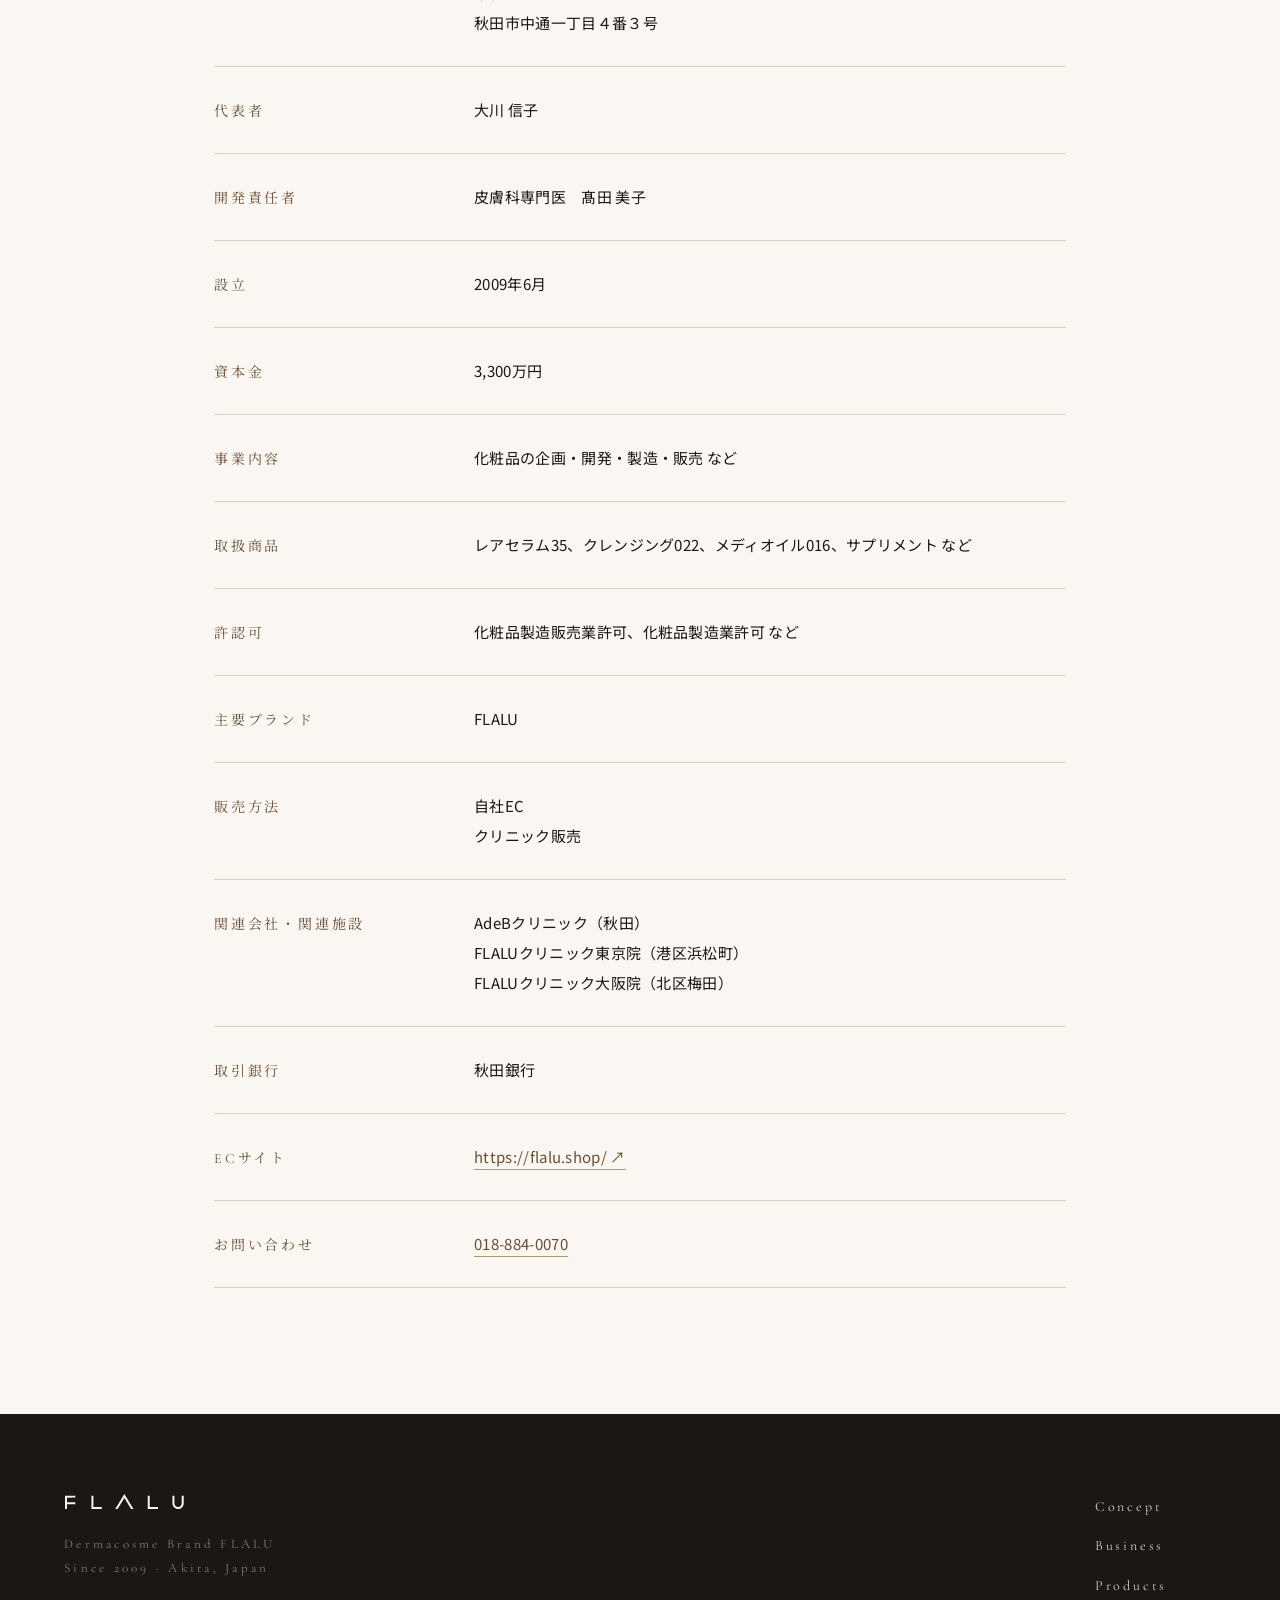
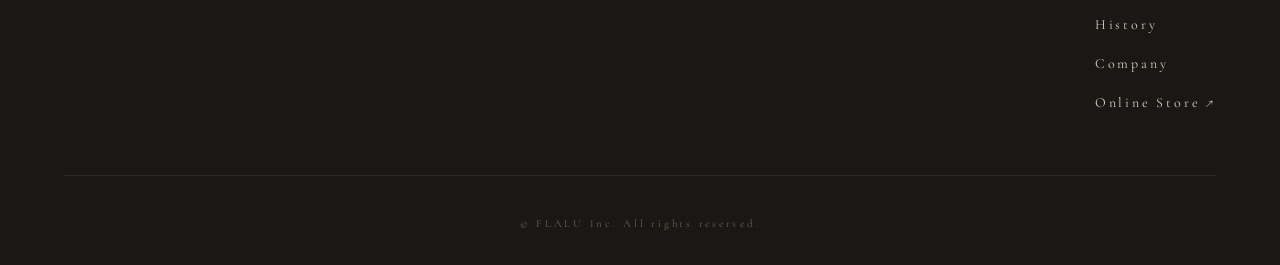
==== commit 03382831: "Split 代表者 and 開発責任者 into separate rows" ====
--- a/index.html
+++ b/index.html
@@ -339,10 +339,8 @@
       本社：〒010-0001<br />
       秋田市中通一丁目４番３号
     </dd></div>
-    <div data-reveal><dt>代表者</dt><dd>
-      代表取締役　大川 信子<br />
-      開発責任者　皮膚科専門医　髙田 美子
-    </dd></div>
+    <div data-reveal><dt>代表者</dt><dd>大川 信子</dd></div>
+    <div data-reveal><dt>開発責任者</dt><dd>皮膚科専門医　髙田 美子</dd></div>
     <div data-reveal><dt>設立</dt><dd>2009年6月</dd></div>
     <div data-reveal><dt>資本金</dt><dd>3,300万円</dd></div>
     <div data-reveal><dt>事業内容</dt><dd>化粧品の企画・開発・製造・販売 など</dd></div>
